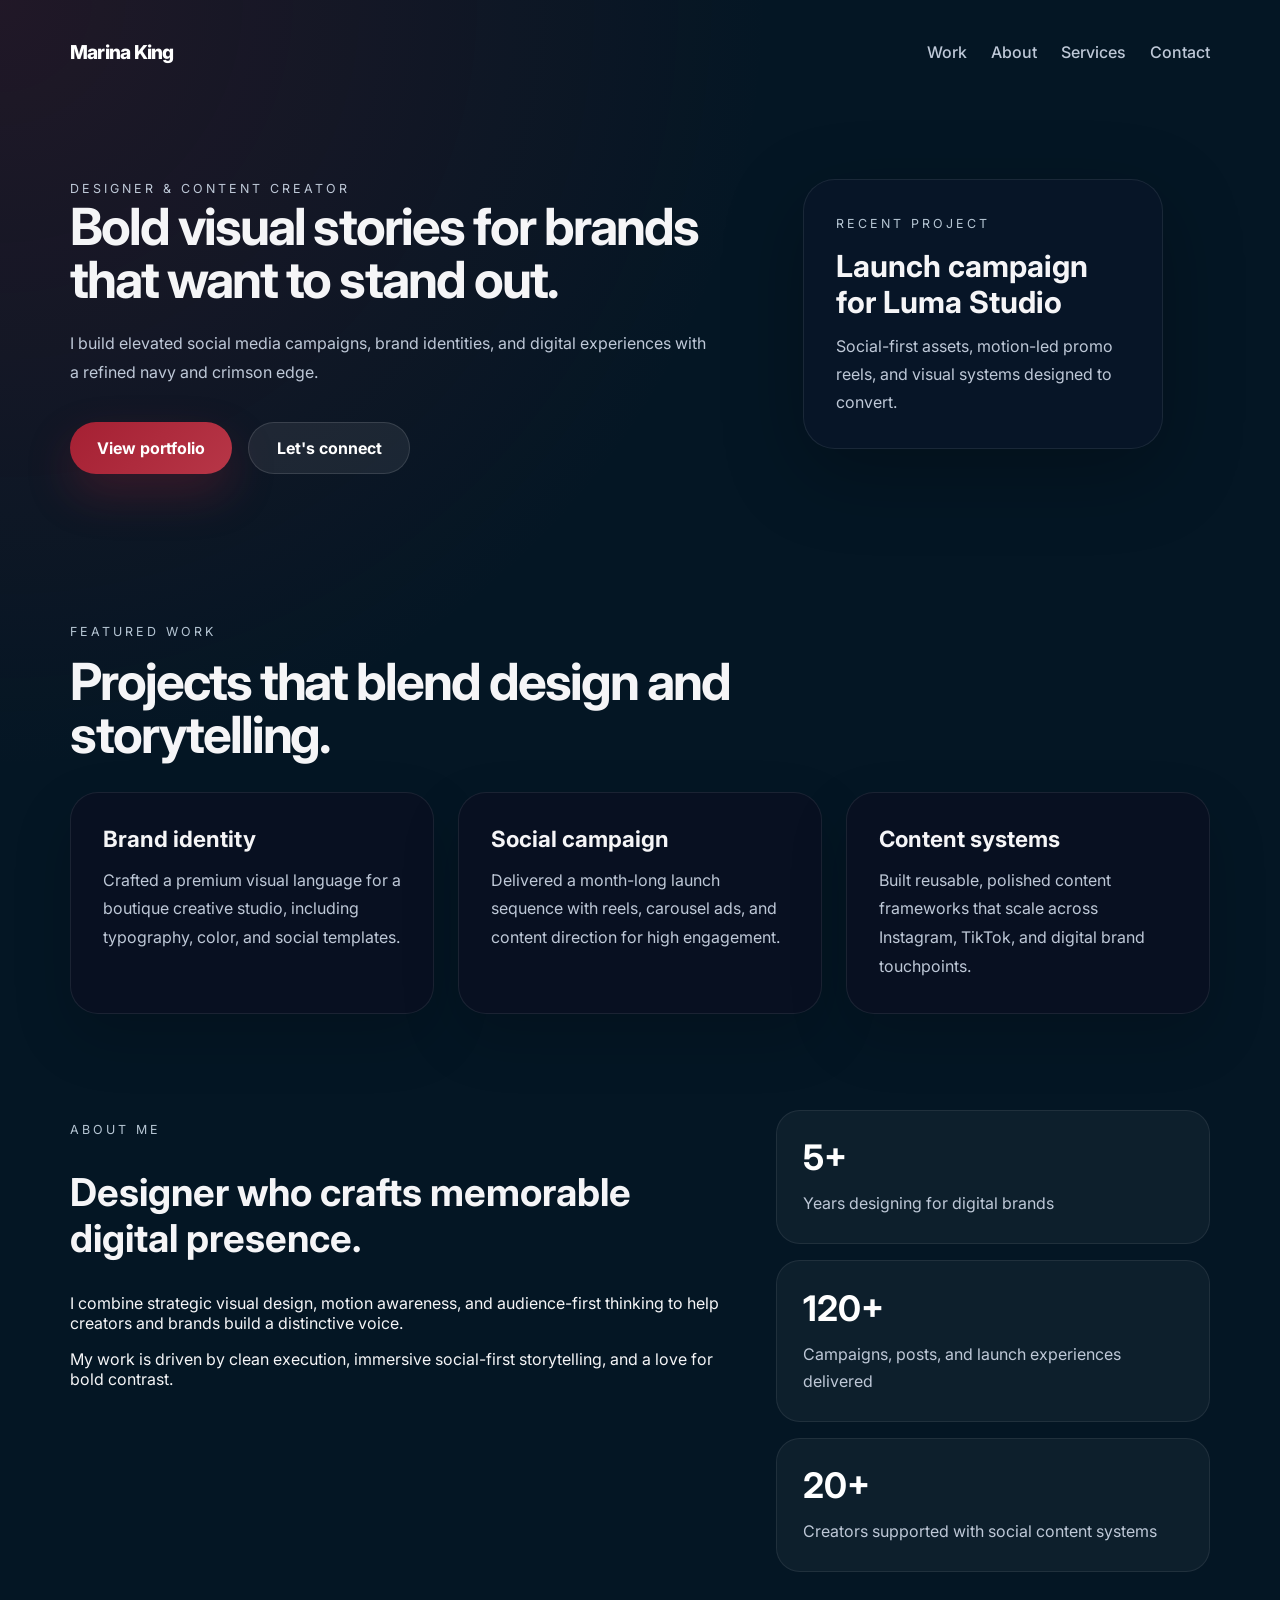
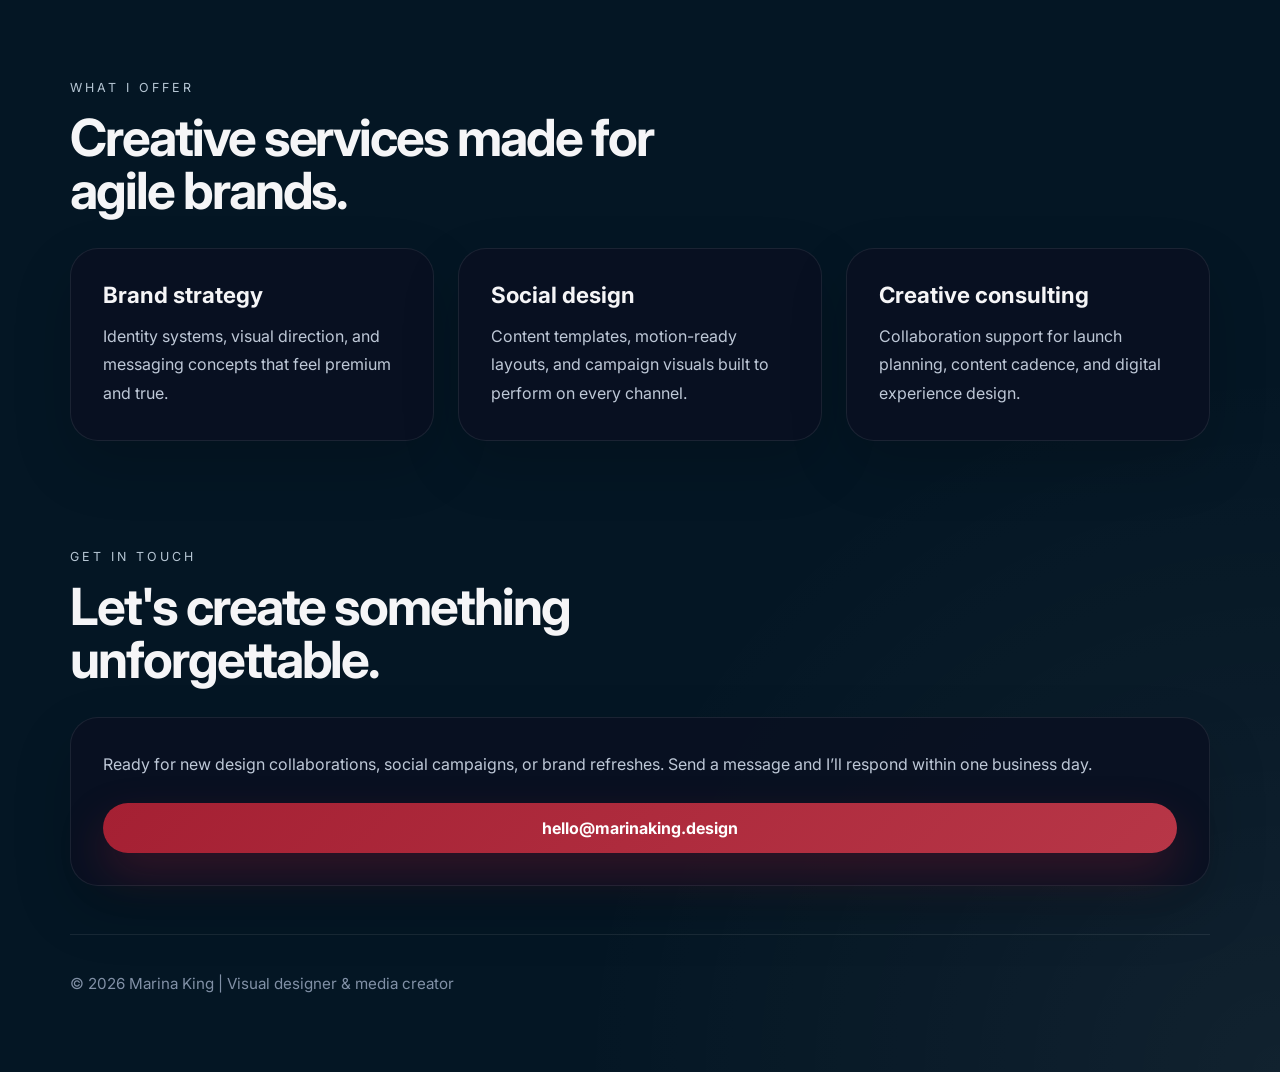
==== index.html @ f8dbf06d "Add navy and crimson designer portfolio website" ====
<!DOCTYPE html>
<html lang="en">
  <head>
    <meta charset="UTF-8" />
    <meta name="viewport" content="width=device-width, initial-scale=1.0" />
    <title>Marina King | Designer & Content Creator</title>
    <link rel="preconnect" href="https://fonts.googleapis.com" />
    <link rel="preconnect" href="https://fonts.gstatic.com" crossorigin />
    <link
      href="https://fonts.googleapis.com/css2?family=Inter:wght@400;500;600;700;800&display=swap"
      rel="stylesheet"
    />
    <link rel="stylesheet" href="styles.css" />
  </head>
  <body>
    <div class="page-shell">
      <header class="topbar">
        <a class="brand" href="#home">Marina King</a>
        <nav class="nav-links" aria-label="Primary navigation">
          <a href="#work">Work</a>
          <a href="#about">About</a>
          <a href="#services">Services</a>
          <a href="#contact">Contact</a>
        </nav>
      </header>

      <main>
        <section class="hero" id="home">
          <div class="hero-copy">
            <p class="eyebrow">Designer & content creator</p>
            <h1>Bold visual stories for brands that want to stand out.</h1>
            <p>
              I build elevated social media campaigns, brand identities, and
              digital experiences with a refined navy and crimson edge.
            </p>
            <div class="hero-actions">
              <a class="btn btn-primary" href="#work">View portfolio</a>
              <a class="btn btn-secondary" href="#contact">Let's connect</a>
            </div>
          </div>
          <div class="hero-splash">
            <div class="splash-card">
              <span>Recent project</span>
              <h2>Launch campaign for Luma Studio</h2>
              <p>
                Social-first assets, motion-led promo reels, and visual systems
                designed to convert.
              </p>
            </div>
          </div>
        </section>

        <section class="section" id="work">
          <div class="section-heading">
            <p class="section-eyebrow">Featured work</p>
            <h2>Projects that blend design and storytelling.</h2>
          </div>
          <div class="grid cards-grid">
            <article class="card">
              <h3>Brand identity</h3>
              <p>
                Crafted a premium visual language for a boutique creative studio,
                including typography, color, and social templates.
              </p>
            </article>
            <article class="card">
              <h3>Social campaign</h3>
              <p>
                Delivered a month-long launch sequence with reels, carousel ads,
                and content direction for high engagement.
              </p>
            </article>
            <article class="card">
              <h3>Content systems</h3>
              <p>
                Built reusable, polished content frameworks that scale across
                Instagram, TikTok, and digital brand touchpoints.
              </p>
            </article>
          </div>
        </section>

        <section class="section" id="about">
          <div class="about-layout">
            <div>
              <p class="section-eyebrow">About me</p>
              <h2>Designer who crafts memorable digital presence.</h2>
              <p>
                I combine strategic visual design, motion awareness, and
                audience-first thinking to help creators and brands build a
                distinctive voice.
              </p>
              <p>
                My work is driven by clean execution, immersive social-first
                storytelling, and a love for bold contrast.
              </p>
            </div>
            <div class="about-stats">
              <div>
                <span>5+</span>
                <p>Years designing for digital brands</p>
              </div>
              <div>
                <span>120+</span>
                <p>Campaigns, posts, and launch experiences delivered</p>
              </div>
              <div>
                <span>20+</span>
                <p>Creators supported with social content systems</p>
              </div>
            </div>
          </div>
        </section>

        <section class="section" id="services">
          <div class="section-heading">
            <p class="section-eyebrow">What I offer</p>
            <h2>Creative services made for agile brands.</h2>
          </div>
          <div class="grid services-grid">
            <article class="service-card">
              <h3>Brand strategy</h3>
              <p>
                Identity systems, visual direction, and messaging concepts that
                feel premium and true.
              </p>
            </article>
            <article class="service-card">
              <h3>Social design</h3>
              <p>
                Content templates, motion-ready layouts, and campaign visuals
                built to perform on every channel.
              </p>
            </article>
            <article class="service-card">
              <h3>Creative consulting</h3>
              <p>
                Collaboration support for launch planning, content cadence, and
                digital experience design.
              </p>
            </article>
          </div>
        </section>

        <section class="section contact-section" id="contact">
          <div class="section-heading">
            <p class="section-eyebrow">Get in touch</p>
            <h2>Let's create something unforgettable.</h2>
          </div>
          <div class="contact-card">
            <p>
              Ready for new design collaborations, social campaigns, or brand
              refreshes. Send a message and I’ll respond within one business day.
            </p>
            <a class="btn btn-primary" href="mailto:hello@marinaking.design">hello@marinaking.design</a>
          </div>
        </section>
      </main>

      <footer class="footer">
        <p>© 2026 Marina King | Visual designer & media creator</p>
      </footer>
    </div>
  </body>
</html>
---- styles.css ----
:root {
  color-scheme: dark;
  font-family: "Inter", system-ui, sans-serif;
  font-size: 16px;
  background: #041624;
  color: #f5f5f7;
  --bg: #041624;
  --panel: rgba(10, 28, 51, 0.92);
  --nav: rgba(21, 47, 75, 0.92);
  --border: rgba(255, 255, 255, 0.08);
  --primary: #a52033;
  --primary-soft: rgba(165, 32, 51, 0.16);
  --muted: #bec8d7;
  --shadow: 0 24px 80px rgba(0, 0, 0, 0.25);
}

* {
  box-sizing: border-box;
}

html {
  scroll-behavior: smooth;
}

body {
  margin: 0;
  min-height: 100vh;
  background: radial-gradient(circle at top left, rgba(165, 32, 51, 0.18), transparent 26%),
    radial-gradient(circle at bottom right, rgba(255, 255, 255, 0.05), transparent 24%),
    var(--bg);
}

img,
svg {
  display: block;
  max-width: 100%;
}

.page-shell {
  width: min(1140px, calc(100% - 2rem));
  margin: 0 auto;
  padding: 1.5rem 0 4rem;
}

.topbar {
  display: flex;
  align-items: center;
  justify-content: space-between;
  gap: 1rem;
  padding: 1rem 0;
}

.brand {
  font-weight: 800;
  letter-spacing: -0.04em;
  font-size: 1.2rem;
  text-decoration: none;
  color: #ffffff;
}

.nav-links {
  display: flex;
  align-items: center;
  gap: 1.5rem;
  flex-wrap: wrap;
}

.nav-links a {
  color: var(--muted);
  text-decoration: none;
  font-weight: 500;
}

.nav-links a:hover {
  color: #ffffff;
}

.hero {
  display: grid;
  grid-template-columns: 1.3fr 0.9fr;
  gap: 2rem;
  align-items: center;
  padding: 4rem 0 5rem;
}

.hero-copy {
  max-width: 640px;
}

.eyebrow,
.section-eyebrow {
  text-transform: uppercase;
  letter-spacing: 0.24em;
  font-size: 0.78rem;
  color: #b6c6d4;
  margin-bottom: 1rem;
}

.hero h1,
.section-heading h2 {
  margin: 0;
  font-size: clamp(2.4rem, 4vw, 4.4rem);
  line-height: 1.02;
  letter-spacing: -0.04em;
}

.hero-copy p {
  max-width: 44rem;
  line-height: 1.8;
  margin: 1.5rem 0 0;
  color: var(--muted);
}

.hero-actions {
  display: flex;
  flex-wrap: wrap;
  gap: 1rem;
  margin-top: 2.2rem;
}

.btn {
  display: inline-flex;
  align-items: center;
  justify-content: center;
  border-radius: 999px;
  padding: 0.95rem 1.7rem;
  font-weight: 700;
  text-decoration: none;
  transition: transform 0.25s ease, box-shadow 0.25s ease, background-color 0.25s ease;
}

.btn:hover {
  transform: translateY(-2px);
}

.btn-primary {
  background: linear-gradient(135deg, #a52033 0%, #b73647 100%);
  color: white;
  box-shadow: 0 20px 45px rgba(165, 32, 51, 0.28);
}

.btn-secondary {
  background: rgba(255, 255, 255, 0.07);
  color: #ffffff;
  border: 1px solid rgba(255, 255, 255, 0.12);
}

.hero-splash {
  position: relative;
  min-height: 340px;
  display: grid;
  place-items: center;
}

.splash-card {
  width: 100%;
  max-width: 360px;
  padding: 2rem;
  border-radius: 32px;
  border: 1px solid var(--border);
  background: rgba(9, 22, 41, 0.84);
  box-shadow: var(--shadow);
}

.splash-card span {
  text-transform: uppercase;
  color: #b6c6d4;
  font-size: 0.78rem;
  letter-spacing: 0.24em;
}

.splash-card h2 {
  margin: 1rem 0 0.8rem;
  font-size: 1.9rem;
}

.splash-card p {
  margin: 0;
  line-height: 1.75;
  color: var(--muted);
}

.section {
  padding: 3rem 0;
}

.section-heading {
  max-width: 680px;
  margin-bottom: 2rem;
}

.cards-grid,
.services-grid {
  display: grid;
  gap: 1.5rem;
}

.cards-grid {
  grid-template-columns: repeat(3, minmax(0, 1fr));
}

.card,
.service-card,
.contact-card {
  border-radius: 28px;
  padding: 2rem;
  background: rgba(10, 17, 33, 0.88);
  border: 1px solid var(--border);
  box-shadow: 0 24px 60px rgba(0, 0, 0, 0.16);
}

.card h3,
.service-card h3 {
  margin: 0 0 0.85rem;
  font-size: 1.4rem;
}

.card p,
.service-card p,
.contact-card p {
  margin: 0;
  line-height: 1.8;
  color: var(--muted);
}

.about-layout {
  display: grid;
  grid-template-columns: 1.4fr 0.9fr;
  gap: 2rem;
  align-items: flex-start;
}

.about-layout h2 {
  font-size: clamp(2rem, 3vw, 2.8rem);
}

.about-stats {
  display: grid;
  gap: 1rem;
}

.about-stats div {
  padding: 1.6rem;
  border-radius: 24px;
  background: rgba(255, 255, 255, 0.04);
  border: 1px solid rgba(255, 255, 255, 0.08);
}

.about-stats span {
  display: block;
  font-size: 2.2rem;
  font-weight: 700;
  color: #ffffff;
}

.about-stats p {
  margin: 0.75rem 0 0;
  color: var(--muted);
  line-height: 1.7;
}

.services-grid {
  grid-template-columns: repeat(3, minmax(0, 1fr));
}

.contact-section {
  padding-bottom: 1rem;
}

.contact-card {
  display: grid;
  gap: 1.5rem;
}

.footer {
  margin-top: 2rem;
  padding-top: 1.5rem;
  border-top: 1px solid rgba(255, 255, 255, 0.08);
  color: #8190a6;
  font-size: 0.95rem;
}

@media (max-width: 900px) {
  .hero,
  .about-layout,
  .cards-grid,
  .services-grid {
    grid-template-columns: 1fr;
  }

  .hero {
    gap: 3rem;
  }
}

@media (max-width: 640px) {
  .page-shell {
    width: min(100%, calc(100% - 1.5rem));
  }

  .topbar {
    flex-direction: column;
    align-items: flex-start;
  }

  .nav-links {
    gap: 1rem;
  }

  .splash-card {
    padding: 1.75rem;
  }

  .hero h1,
  .section-heading h2 {
    font-size: clamp(2.2rem, 9vw, 3rem);
  }

  .card,
  .service-card,
  .about-stats div {
    padding: 1.5rem;
  }
}
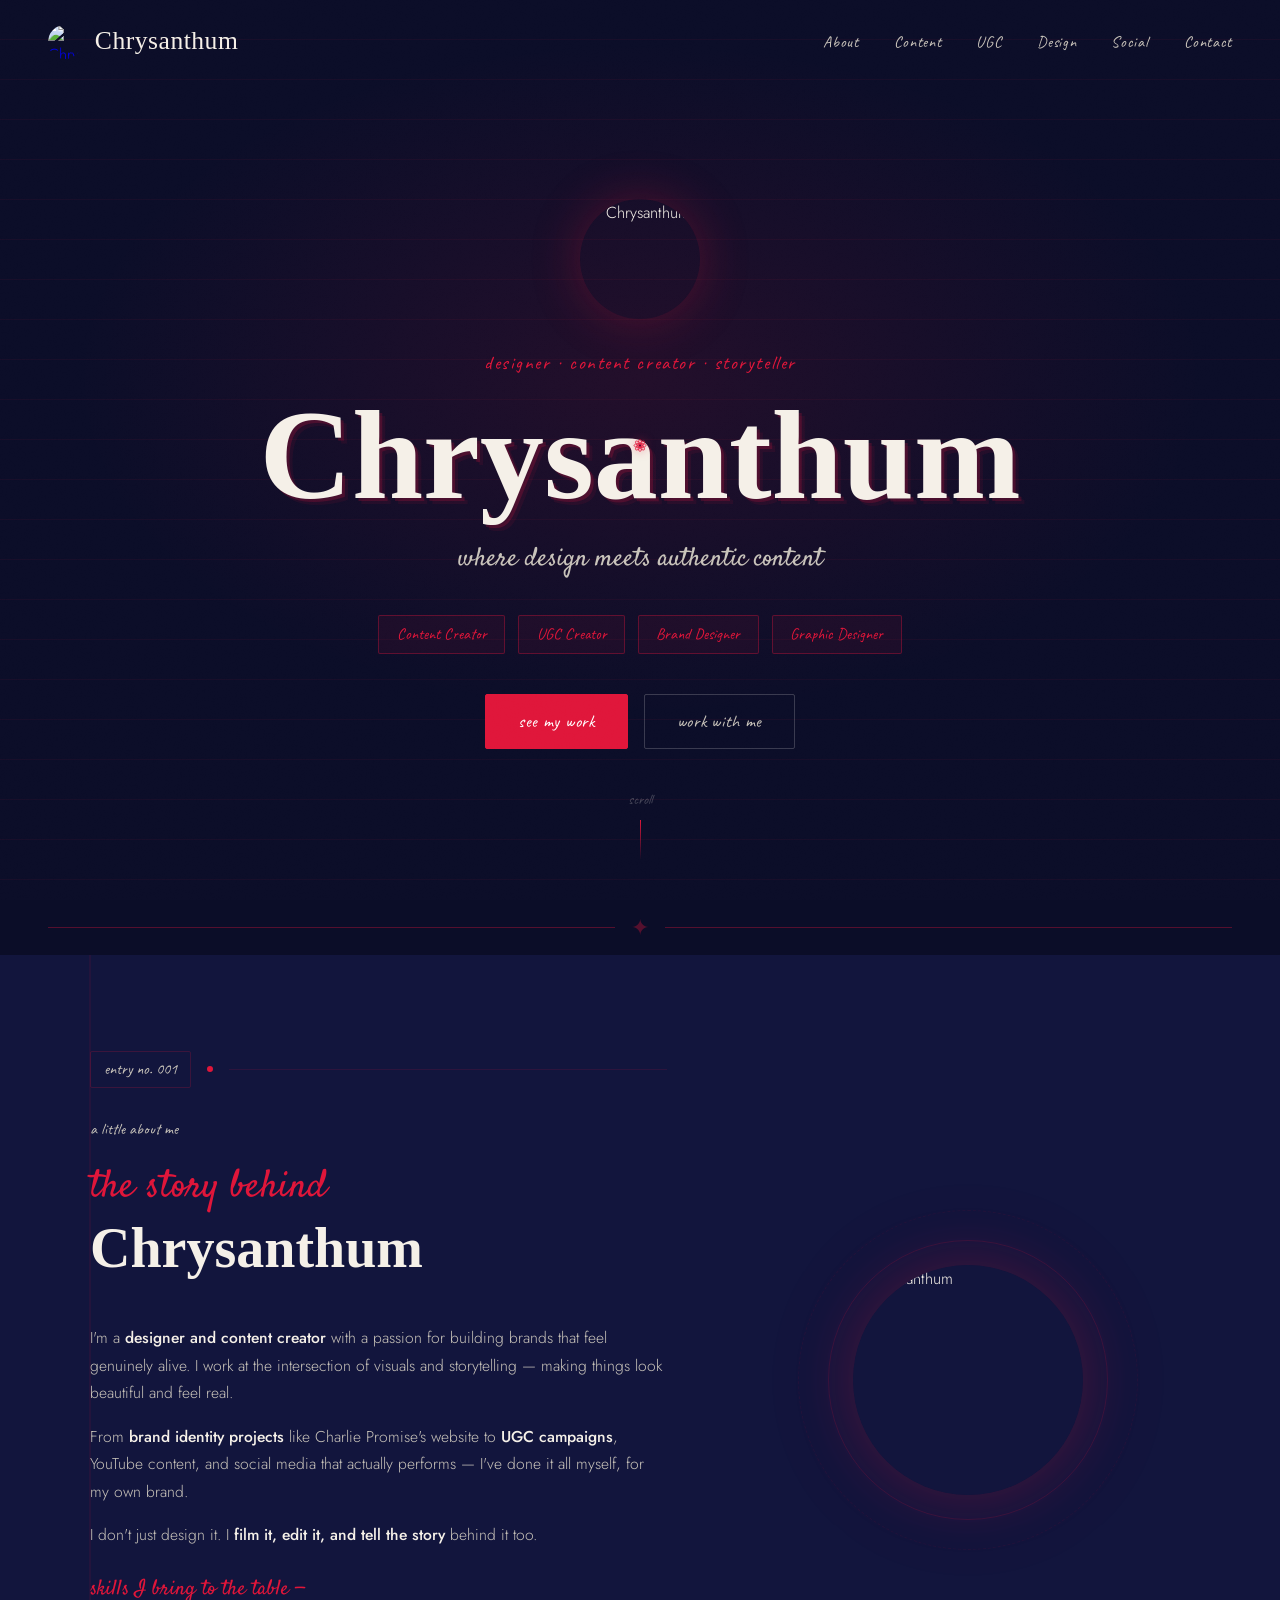
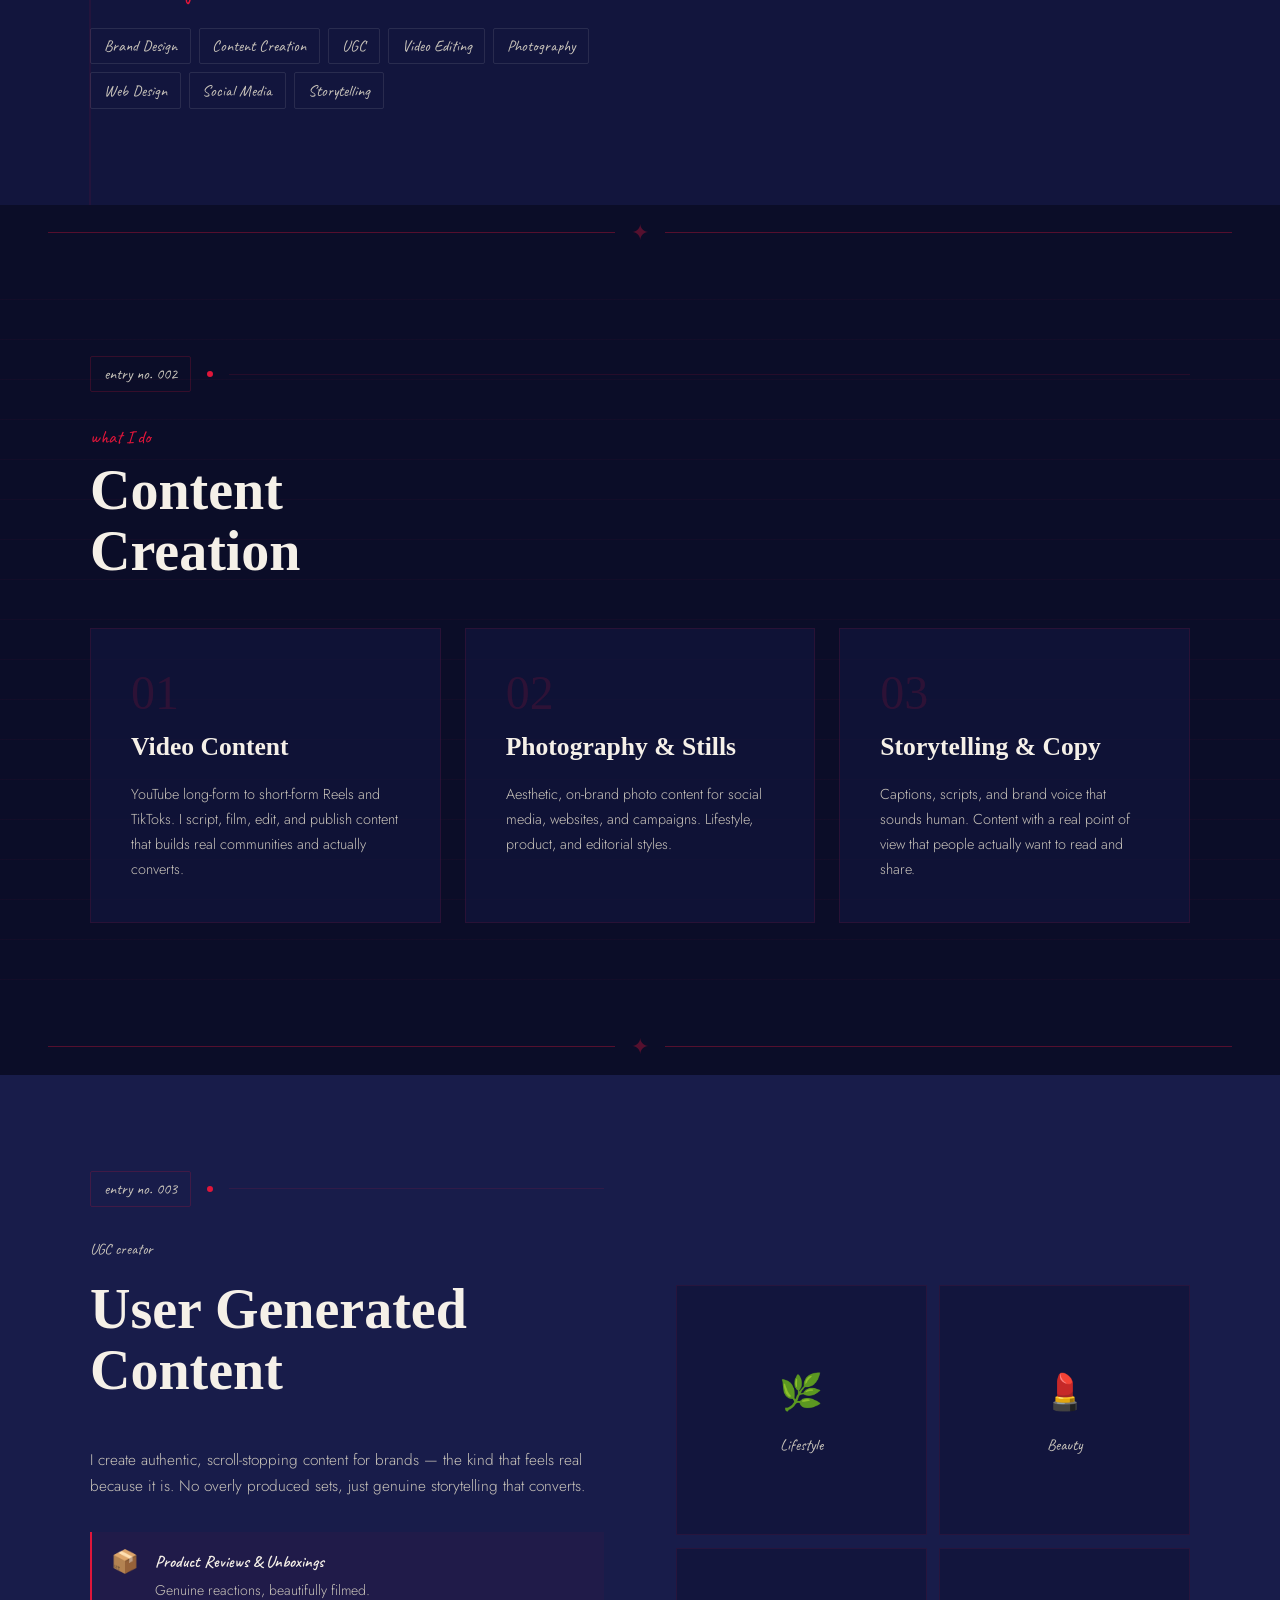
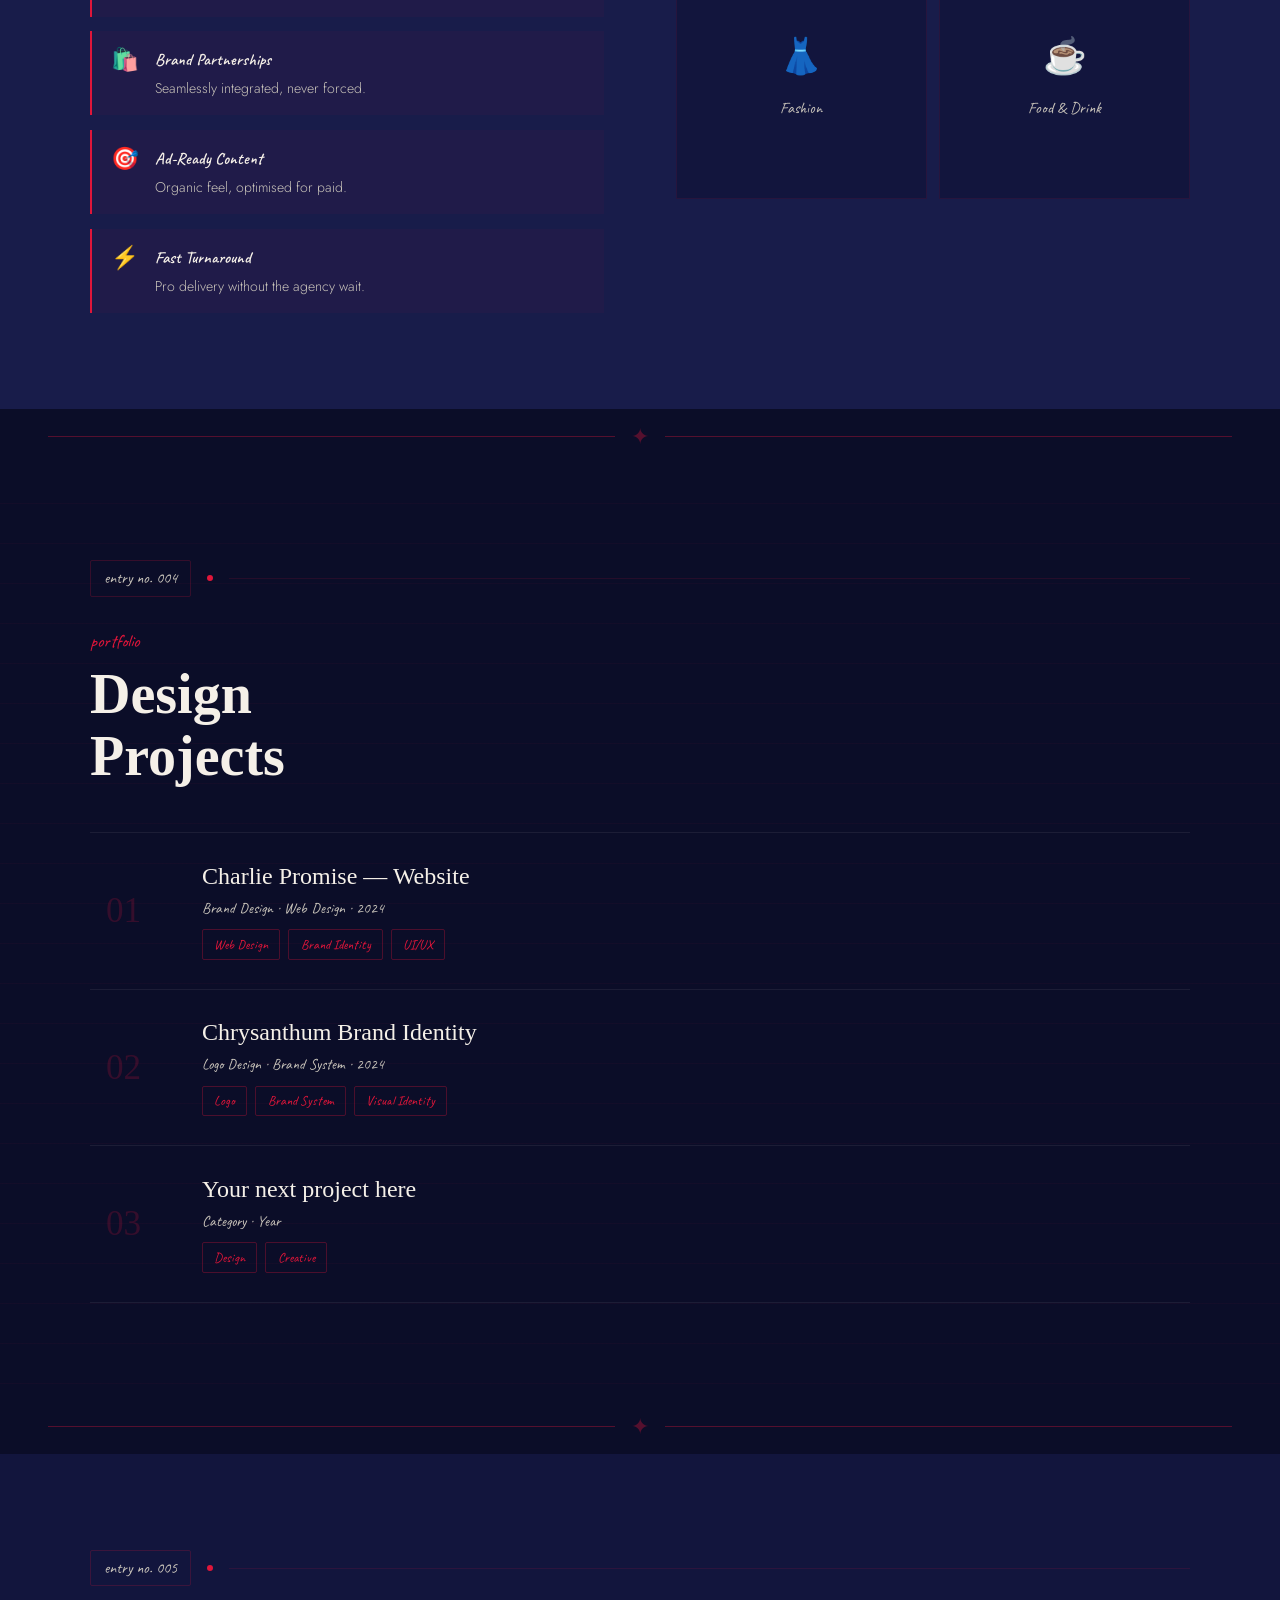
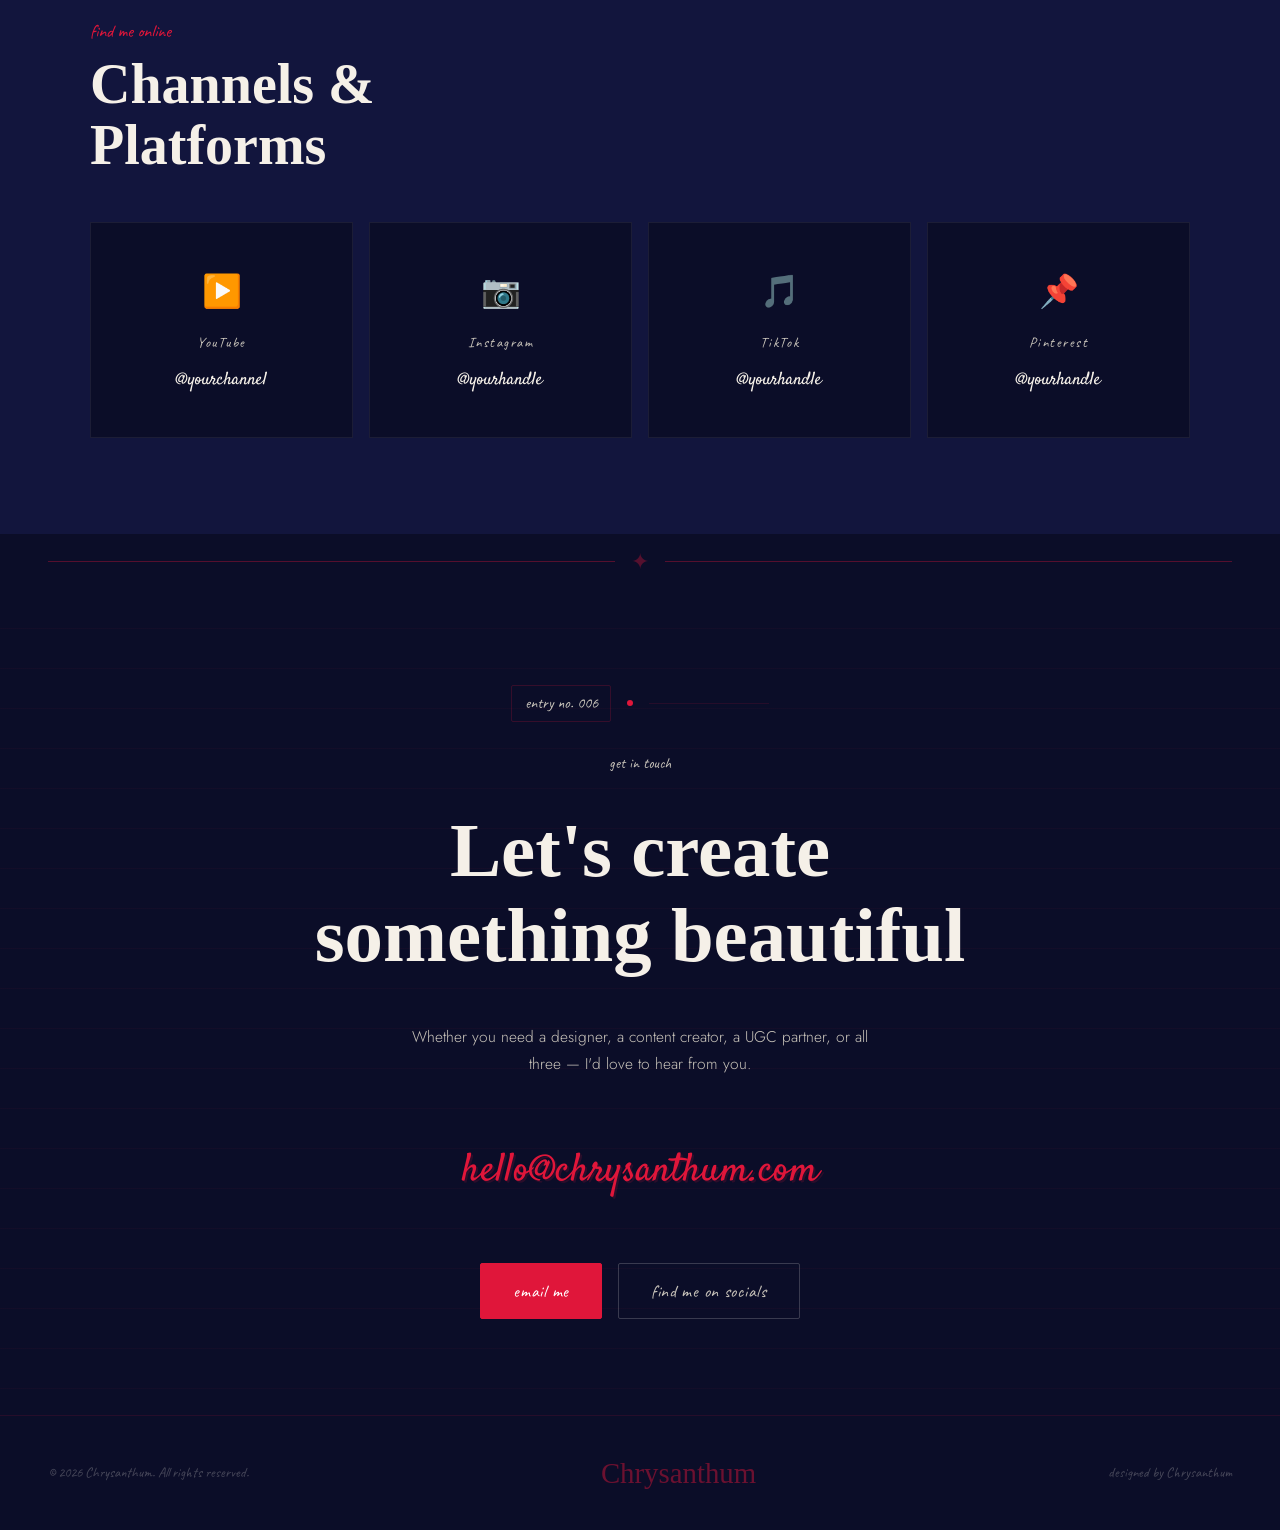
==== commit 83999aad: "Update portfolio site" ====
--- a/index.html
+++ b/index.html
@@ -1,165 +1,677 @@
 <!DOCTYPE html>
 <html lang="en">
-  <head>
-    <meta charset="UTF-8" />
-    <meta name="viewport" content="width=device-width, initial-scale=1.0" />
-    <title>Marina King | Designer & Content Creator</title>
-    <link rel="preconnect" href="https://fonts.googleapis.com" />
-    <link rel="preconnect" href="https://fonts.gstatic.com" crossorigin />
-    <link
-      href="https://fonts.googleapis.com/css2?family=Inter:wght@400;500;600;700;800&display=swap"
-      rel="stylesheet"
-    />
-    <link rel="stylesheet" href="styles.css" />
-  </head>
-  <body>
-    <div class="page-shell">
-      <header class="topbar">
-        <a class="brand" href="#home">Marina King</a>
-        <nav class="nav-links" aria-label="Primary navigation">
-          <a href="#work">Work</a>
-          <a href="#about">About</a>
-          <a href="#services">Services</a>
-          <a href="#contact">Contact</a>
-        </nav>
-      </header>
-
-      <main>
-        <section class="hero" id="home">
-          <div class="hero-copy">
-            <p class="eyebrow">Designer & content creator</p>
-            <h1>Bold visual stories for brands that want to stand out.</h1>
-            <p>
-              I build elevated social media campaigns, brand identities, and
-              digital experiences with a refined navy and crimson edge.
-            </p>
-            <div class="hero-actions">
-              <a class="btn btn-primary" href="#work">View portfolio</a>
-              <a class="btn btn-secondary" href="#contact">Let's connect</a>
+<head>
+  <meta charset="UTF-8" />
+  <meta name="viewport" content="width=device-width, initial-scale=1.0" />
+  <title>Chrysanthum — Designer & Content Creator</title>
+  <link rel="preconnect" href="https://fonts.googleapis.com" />
+  <link rel="preconnect" href="https://fonts.gstatic.com" crossorigin />
+  <link href="https://fonts.googleapis.com/css2?family=Caveat:wght@400;500;600;700&family=Permanent+Marker&family=Satisfy&family=Jost:wght@300;400;500&family=Cormorant+Garamond:ital,wght@0,300;1,300&display=swap" rel="stylesheet" />
+  <style>
+    *, *::before, *::after { box-sizing: border-box; margin: 0; padding: 0; }
+
+    :root {
+      --navy:      #12153d;
+      --navy-deep: #0b0d28;
+      --navy-mid:  #181c4a;
+      --crimson:   #e0163a;
+      --cream:     #f5f0e8;
+      --cream-dim: #c8c3ba;
+      --cream-faint: rgba(245,240,232,0.06);
+      --ink:       #e8e3db;
+      --gold:      #c9a55a;
+      --brush:     'Permanent Marker', cursive;
+      --script:    'Caveat', cursive;
+      --satisfy:   'Satisfy', cursive;
+      --body:      'Jost', sans-serif;
+      --editorial: 'Cormorant Garamond', Georgia, serif;
+    }
+
+    html { scroll-behavior: smooth; }
+
+    body {
+      background: var(--navy-deep);
+      color: var(--cream);
+      font-family: var(--body);
+      font-weight: 300;
+      line-height: 1.75;
+      cursor: none;
+      overflow-x: hidden;
+    }
+
+    /* paper texture overlay */
+    body::after {
+      content: '';
+      position: fixed; inset: 0; z-index: 900;
+      pointer-events: none;
+      background-image: url("data:image/svg+xml,%3Csvg xmlns='http://www.w3.org/2000/svg' width='300' height='300'%3E%3Cfilter id='n'%3E%3CfeTurbulence type='fractalNoise' baseFrequency='0.75' numOctaves='4' stitchTiles='stitch'/%3E%3CfeColorMatrix type='saturate' values='0'/%3E%3C/filter%3E%3Crect width='300' height='300' filter='url(%23n)' opacity='0.03'/%3E%3C/svg%3E");
+      background-size: 300px;
+      mix-blend-mode: overlay;
+    }
+
+    /* ── CURSOR ── */
+    #cur {
+      position: fixed; pointer-events: none; z-index: 9999;
+      transform: translate(-50%,-50%);
+    }
+    #cur svg { width: 30px; height: 30px; animation: spin 10s linear infinite; filter: drop-shadow(0 0 5px rgba(224,22,58,0.5)); transition: width .2s, height .2s; }
+    body:has(a:hover) #cur svg, body:has(button:hover) #cur svg { width: 44px; height: 44px; }
+    @keyframes spin { to { transform: rotate(360deg); } }
+
+    /* ── NAV ── */
+    nav {
+      position: fixed; top: 0; left: 0; right: 0; z-index: 500;
+      padding: 1.2rem 3rem;
+      display: flex; justify-content: space-between; align-items: center;
+      border-bottom: 1px solid transparent;
+      transition: background .4s, border-color .4s;
+    }
+    nav.scrolled { background: rgba(11,13,40,.95); backdrop-filter: blur(14px); border-color: rgba(224,22,58,.18); }
+    .nav-logo { display: flex; align-items: center; gap: .8rem; text-decoration: none; }
+    .nav-logo img { width: 34px; height: 34px; border-radius: 50%; }
+    .nav-logo span { font-family: var(--brush); font-size: 1.6rem; color: var(--cream); letter-spacing: .02em; }
+    .nav-links { display: flex; gap: 2.2rem; list-style: none; }
+    .nav-links a { font-family: var(--script); font-size: 1rem; letter-spacing: .04em; color: var(--cream-dim); text-decoration: none; transition: color .2s; }
+    .nav-links a:hover { color: var(--crimson); }
+
+    /* ── HERO ── */
+    #hero {
+      min-height: 100vh;
+      display: flex; flex-direction: column; justify-content: center; align-items: center;
+      text-align: center; padding: 8rem 2rem 5rem;
+      position: relative; overflow: hidden;
+    }
+    /* rough notebook lines */
+    #hero::before {
+      content: '';
+      position: absolute; inset: 0;
+      background-image: repeating-linear-gradient(
+        to bottom,
+        transparent,
+        transparent 39px,
+        rgba(224,22,58,.06) 39px,
+        rgba(224,22,58,.06) 40px
+      );
+      pointer-events: none;
+    }
+    .hero-glow {
+      position: absolute; inset: 0;
+      background: radial-gradient(ellipse 65% 55% at 50% 42%, rgba(224,22,58,.11) 0%, transparent 68%);
+      pointer-events: none;
+    }
+
+    .hero-logo {
+      width: 120px; height: 120px; border-radius: 50%;
+      box-shadow: 0 0 50px rgba(224,22,58,.28);
+      position: relative; z-index: 1; margin-bottom: 1.8rem;
+      opacity: 0; animation: fadeDown .9s .2s forwards;
+    }
+    .hero-eyebrow {
+      font-family: var(--script); font-size: 1.2rem;
+      color: var(--crimson); letter-spacing: .08em;
+      position: relative; z-index: 1; margin-bottom: .6rem;
+      opacity: 0; animation: fadeUp .8s .5s forwards;
+    }
+    .hero-name {
+      font-family: var(--brush);
+      font-size: clamp(3.5rem, 10vw, 8rem);
+      line-height: 1; color: var(--cream);
+      position: relative; z-index: 1;
+      text-shadow: 3px 3px 0 rgba(224,22,58,.2), 6px 6px 0 rgba(224,22,58,.08);
+      opacity: 0; animation: fadeUp .9s .7s forwards;
+    }
+    .hero-tagline {
+      font-family: var(--satisfy); font-size: clamp(1.1rem, 2.5vw, 1.6rem);
+      color: var(--cream-dim); margin: 1.2rem 0 .5rem;
+      position: relative; z-index: 1;
+      opacity: 0; animation: fadeUp .8s .9s forwards;
+    }
+    .hero-roles {
+      display: flex; gap: .8rem; justify-content: center; flex-wrap: wrap;
+      margin: 1.5rem 0 2.5rem; position: relative; z-index: 1;
+      opacity: 0; animation: fadeUp .8s 1.1s forwards;
+    }
+    .role-pill {
+      font-family: var(--script); font-size: 1rem;
+      padding: .3rem 1.1rem;
+      border: 1.5px solid rgba(224,22,58,.35);
+      color: var(--crimson); background: rgba(224,22,58,.07);
+      border-radius: 2px;
+    }
+    .hero-cta {
+      display: flex; gap: 1rem; flex-wrap: wrap; justify-content: center;
+      position: relative; z-index: 1;
+      opacity: 0; animation: fadeUp .8s 1.3s forwards;
+    }
+    .btn {
+      font-family: var(--script); font-size: 1.1rem; letter-spacing: .04em;
+      padding: .7rem 2rem; text-decoration: none; border: 1.5px solid;
+      transition: all .28s; border-radius: 2px;
+    }
+    .btn-crimson { background: var(--crimson); color: white; border-color: var(--crimson); }
+    .btn-crimson:hover { background: transparent; color: var(--crimson); }
+    .btn-ghost { color: var(--cream-dim); border-color: rgba(245,240,232,.2); }
+    .btn-ghost:hover { color: var(--cream); border-color: rgba(245,240,232,.5); }
+
+    .scroll-hint {
+      position: absolute; bottom: 2.5rem; left: 50%; transform: translateX(-50%);
+      display: flex; flex-direction: column; align-items: center; gap: .5rem;
+      z-index: 1; animation: fadeIn 1s 2s both;
+      font-family: var(--script); font-size: .9rem; color: rgba(245,240,232,.25);
+    }
+    .scroll-line { width: 1px; height: 40px; background: linear-gradient(to bottom, var(--crimson), transparent); animation: pulse 2s ease-in-out infinite; }
+    @keyframes pulse { 0%,100%{opacity:.35;} 50%{opacity:1;} }
+
+    /* ── SHARED SECTION ── */
+    section { padding: 6rem 3rem; }
+    .section-inner { max-width: 1100px; margin: 0 auto; }
+    .section-eyebrow { font-family: var(--script); font-size: 1.15rem; color: var(--crimson); margin-bottom: .4rem; }
+    .section-title {
+      font-family: var(--brush);
+      font-size: clamp(2.2rem, 4.5vw, 3.5rem);
+      line-height: 1.1; margin-bottom: 2.8rem;
+      color: var(--cream);
+    }
+    .section-title .script-accent {
+      font-family: var(--satisfy); font-size: .7em;
+      color: var(--crimson); display: block; font-weight: 400;
+      line-height: 1.4; margin-bottom: .2rem;
+    }
+
+    /* ink-stroke divider */
+    .ink-divider {
+      display: flex; align-items: center; gap: 1rem;
+      padding: .5rem 3rem; opacity: .35;
+    }
+    .ink-divider span { font-family: var(--brush); font-size: 1.4rem; color: var(--crimson); }
+    .ink-line { flex: 1; height: 1px; background: var(--crimson); }
+
+    /* torn-paper section transition */
+    .tear {
+      width: 100%; overflow: hidden; line-height: 0;
+    }
+    .tear svg { display: block; width: 100%; }
+
+    /* ── JOURNAL ENTRY LABEL ── */
+    .journal-meta {
+      display: flex; align-items: center; gap: 1rem; margin-bottom: 1.8rem;
+    }
+    .journal-date {
+      font-family: var(--script); font-size: 1rem; color: var(--cream-dim);
+      border: 1px solid rgba(224,22,58,.2); padding: .2rem .8rem; border-radius: 2px;
+    }
+    .journal-dot { width: 6px; height: 6px; background: var(--crimson); border-radius: 50%; flex-shrink: 0; }
+    .journal-line { flex: 1; height: 1px; background: rgba(224,22,58,.12); }
+
+    /* ── ABOUT ── */
+    #about { background: var(--navy); position: relative; }
+    /* notebook left margin rule */
+    #about::before {
+      content: '';
+      position: absolute; top: 0; bottom: 0; left: calc((100% - 1100px)/2 - 1px);
+      width: 2px; background: rgba(224,22,58,.08);
+      pointer-events: none;
+    }
+    .about-grid { display: grid; grid-template-columns: 1.3fr 1fr; gap: 5rem; align-items: center; }
+    .about-text p { color: var(--cream-dim); margin-bottom: 1rem; font-size: .98rem; }
+    .about-text p strong { color: var(--cream); font-weight: 500; }
+    .about-text .handnote {
+      font-family: var(--satisfy); font-size: 1.3rem;
+      color: var(--crimson); margin: 1.5rem 0 .8rem;
+      display: block;
+    }
+    .skill-scrawl {
+      display: flex; flex-wrap: wrap; gap: .5rem; margin-top: 1.2rem;
+    }
+    .skill-tag {
+      font-family: var(--script); font-size: 1rem;
+      color: var(--cream-dim); padding: .2rem .8rem;
+      border: 1px solid rgba(245,240,232,.1);
+      border-radius: 2px; transition: all .2s;
+    }
+    .skill-tag:hover { color: var(--crimson); border-color: rgba(224,22,58,.4); }
+
+    .about-visual { display: flex; justify-content: center; align-items: center; position: relative; }
+    .about-logo { width: 230px; height: 230px; border-radius: 50%; box-shadow: 0 0 60px rgba(224,22,58,.22), 0 0 120px rgba(224,22,58,.07); position: relative; z-index: 1; }
+    .ring { position: absolute; top: 50%; left: 50%; border-radius: 50%; border: 1px solid rgba(224,22,58,.15); transform: translate(-50%,-50%); }
+    .ring-1 { width: 280px; height: 280px; animation: spin2 22s linear infinite; }
+    .ring-2 { width: 340px; height: 340px; border-style: dashed; border-color: rgba(224,22,58,.07); animation: spin2 38s linear infinite reverse; }
+    @keyframes spin2 { to { transform: translate(-50%,-50%) rotate(360deg); } }
+
+    /* ── CONTENT CREATOR ── */
+    #creator { background: var(--navy-deep); }
+    /* lined paper look */
+    #creator { background-image: repeating-linear-gradient(to bottom, transparent, transparent 39px, rgba(224,22,58,.04) 39px, rgba(224,22,58,.04) 40px); }
+    .creator-grid { display: grid; grid-template-columns: repeat(auto-fit, minmax(280px, 1fr)); gap: 1.5rem; }
+    .creator-card {
+      background: rgba(18,21,61,.7); border: 1px solid rgba(224,22,58,.12);
+      padding: 2.5rem; position: relative; overflow: hidden;
+      transition: border-color .3s, transform .3s;
+    }
+    .creator-card::after {
+      content: '';
+      position: absolute; bottom: 0; left: 0; right: 0; height: 2px;
+      background: linear-gradient(90deg, transparent, var(--crimson), transparent);
+      transform: scaleX(0); transition: transform .4s;
+    }
+    .creator-card:hover { border-color: rgba(224,22,58,.4); transform: translateY(-5px); }
+    .creator-card:hover::after { transform: scaleX(1); }
+    .card-num { font-family: var(--brush); font-size: 3rem; color: rgba(224,22,58,.15); line-height: 1; margin-bottom: .5rem; }
+    .card-title { font-family: var(--brush); font-size: 1.6rem; margin-bottom: .75rem; }
+    .card-desc { color: var(--cream-dim); font-size: .9rem; line-height: 1.75; }
+
+    /* ── UGC ── */
+    #ugc { background: var(--navy-mid); }
+    .ugc-layout { display: grid; grid-template-columns: 1fr 1fr; gap: 4.5rem; align-items: center; }
+    .ugc-text p { color: var(--cream-dim); margin-bottom: 1rem; font-size: .96rem; }
+    .ugc-features { margin-top: 2rem; display: flex; flex-direction: column; gap: .9rem; }
+    .ugc-feature {
+      display: flex; gap: 1rem; align-items: flex-start;
+      padding: .9rem 1.2rem;
+      border-left: 2.5px solid var(--crimson);
+      background: rgba(224,22,58,.04);
+    }
+    .ugc-feature-icon { font-family: var(--script); font-size: 1.4rem; color: var(--crimson); flex-shrink: 0; line-height: 1.3; }
+    .ugc-feature-text { font-size: .88rem; color: var(--cream-dim); }
+    .ugc-feature-text strong { font-family: var(--script); font-size: 1.05rem; color: var(--cream); display: block; margin-bottom: .1rem; font-weight: 600; }
+    .ugc-tiles { display: grid; grid-template-columns: 1fr 1fr; gap: .8rem; }
+    .ugc-tile {
+      aspect-ratio: 1; background: var(--navy);
+      border: 1px solid rgba(224,22,58,.1);
+      display: flex; flex-direction: column; align-items: center; justify-content: center;
+      gap: .5rem; position: relative; overflow: hidden; transition: border-color .3s;
+    }
+    .ugc-tile-emoji { font-size: 2.2rem; }
+    .ugc-tile-label { font-family: var(--script); font-size: 1rem; color: var(--cream-dim); }
+    .ugc-tile::after {
+      content: '';
+      position: absolute; inset: 0;
+      background: rgba(224,22,58,.08);
+      opacity: 0; transition: opacity .3s;
+    }
+    .ugc-tile:hover { border-color: rgba(224,22,58,.45); }
+    .ugc-tile:hover::after { opacity: 1; }
+
+    /* ── DESIGN PROJECTS ── */
+    #design { background: var(--navy-deep); }
+    #design { background-image: repeating-linear-gradient(to bottom, transparent, transparent 39px, rgba(224,22,58,.04) 39px, rgba(224,22,58,.04) 40px); }
+    .project-row {
+      display: grid; grid-template-columns: 64px 1fr 30px;
+      align-items: center; gap: 2rem;
+      padding: 1.8rem 1rem;
+      border-bottom: 1px solid rgba(245,240,232,.07);
+      text-decoration: none; color: inherit;
+      transition: all .3s;
+    }
+    .project-row:first-of-type { border-top: 1px solid rgba(245,240,232,.07); }
+    .project-row:hover { padding-left: 2rem; background: rgba(224,22,58,.04); }
+    .project-num { font-family: var(--brush); font-size: 2.2rem; color: rgba(224,22,58,.2); line-height: 1; transition: color .3s; }
+    .project-row:hover .project-num { color: var(--crimson); }
+    .project-name { font-family: var(--brush); font-size: 1.5rem; margin-bottom: .25rem; line-height: 1.2; }
+    .project-meta { font-family: var(--script); font-size: .95rem; color: var(--cream-dim); }
+    .project-tags-row { display: flex; gap: .5rem; flex-wrap: wrap; margin-top: .5rem; }
+    .tag { font-family: var(--script); font-size: .85rem; padding: .15rem .7rem; border: 1px solid rgba(224,22,58,.3); color: var(--crimson); border-radius: 2px; }
+    .project-arrow { color: var(--crimson); font-size: 1.3rem; opacity: 0; transition: opacity .3s, transform .3s; }
+    .project-row:hover .project-arrow { opacity: 1; transform: translateX(5px); }
+
+    /* ── SOCIAL ── */
+    #social { background: var(--navy); }
+    .social-grid { display: grid; grid-template-columns: repeat(auto-fit, minmax(200px, 1fr)); gap: 1rem; }
+    .social-card {
+      display: flex; flex-direction: column; align-items: center; justify-content: center;
+      gap: .7rem; padding: 2.5rem 1.5rem;
+      border: 1px solid rgba(245,240,232,.07);
+      text-decoration: none; color: var(--cream);
+      background: var(--navy-deep);
+      transition: all .3s; position: relative; overflow: hidden;
+    }
+    .social-card::before { content: ''; position: absolute; inset: 0; background: rgba(224,22,58,.07); opacity: 0; transition: opacity .3s; }
+    .social-card:hover { border-color: rgba(224,22,58,.4); transform: translateY(-5px); }
+    .social-card:hover::before { opacity: 1; }
+    .social-icon { font-size: 2rem; }
+    .social-name { font-family: var(--script); font-size: .9rem; letter-spacing: .1em; color: var(--cream-dim); }
+    .social-handle { font-family: var(--satisfy); font-size: 1.1rem; color: var(--cream); }
+
+    /* ── CONTACT ── */
+    #contact { background: var(--navy-deep); text-align: center; }
+    #contact { background-image: repeating-linear-gradient(to bottom, transparent, transparent 39px, rgba(224,22,58,.04) 39px, rgba(224,22,58,.04) 40px); }
+    #contact .section-title { font-size: clamp(2.5rem, 6vw, 5rem); }
+    #contact > .section-inner > p { color: var(--cream-dim); max-width: 480px; margin: 0 auto 2rem; font-size: .97rem; }
+    .contact-email {
+      display: inline-block;
+      font-family: var(--satisfy); font-size: 2.5rem;
+      color: var(--crimson); text-decoration: none;
+      transition: color .3s; margin-bottom: 2.5rem;
+      text-shadow: 2px 2px 0 rgba(224,22,58,.15);
+    }
+    .contact-email:hover { color: var(--gold); }
+
+    /* ── FOOTER ── */
+    footer {
+      padding: 2rem 3rem; border-top: 1px solid rgba(224,22,58,.12);
+      display: flex; justify-content: space-between; align-items: center;
+      flex-wrap: wrap; gap: 1rem;
+    }
+    footer p { font-family: var(--script); font-size: .9rem; color: rgba(245,240,232,.25); }
+    .footer-brand { font-family: var(--brush); font-size: 1.8rem; color: var(--crimson); opacity: .45; }
+
+    /* ── ANIMS ── */
+    @keyframes fadeUp   { from { opacity:0; transform:translateY(28px); } to { opacity:1; transform:none; } }
+    @keyframes fadeDown { from { opacity:0; transform:translateY(-20px); } to { opacity:1; transform:none; } }
+    @keyframes fadeIn   { from { opacity:0; } to { opacity:1; } }
+    .reveal { opacity:0; transform:translateY(28px); transition:opacity .8s ease,transform .8s ease; }
+    .reveal.visible { opacity:1; transform:none; }
+    .d1{transition-delay:.1s;} .d2{transition-delay:.2s;} .d3{transition-delay:.3s;} .d4{transition-delay:.4s;}
+
+    /* ── RESPONSIVE ── */
+    @media(max-width:768px){
+      nav { padding:1.2rem 1.5rem; }
+      .nav-links { display:none; }
+      section { padding:4rem 1.5rem; }
+      .about-grid,.ugc-layout { grid-template-columns:1fr; gap:3rem; }
+      .about-visual { order:-1; }
+      .about-logo { width:170px; height:170px; }
+      .ring-1{width:210px;height:210px;} .ring-2{width:260px;height:260px;}
+      .project-row { grid-template-columns:44px 1fr; }
+      .project-arrow { display:none; }
+      #about::before { display:none; }
+      footer { flex-direction:column; text-align:center; }
+    }
+  </style>
+</head>
+<body>
+
+  <!-- FLOWER CURSOR -->
+  <div id="cur">
+    <svg viewBox="0 0 100 100" xmlns="http://www.w3.org/2000/svg">
+      <g transform="translate(50,50)">
+        <ellipse rx="7" ry="20" fill="none" stroke="#e0163a" stroke-width="2.5" transform="rotate(0)"/>
+        <ellipse rx="7" ry="20" fill="none" stroke="#e0163a" stroke-width="2.5" transform="rotate(45)"/>
+        <ellipse rx="7" ry="20" fill="none" stroke="#e0163a" stroke-width="2.5" transform="rotate(90)"/>
+        <ellipse rx="7" ry="20" fill="none" stroke="#e0163a" stroke-width="2.5" transform="rotate(135)"/>
+        <circle r="5.5" fill="#e0163a"/>
+        <circle r="2.5" fill="#12153d"/>
+      </g>
+    </svg>
+  </div>
+
+  <!-- NAV -->
+  <nav id="nav">
+    <a href="#hero" class="nav-logo">
+      <img src="chrysanthum_crest_logo_symetrical.png" alt="Chrysanthum" />
+      <span>Chrysanthum</span>
+    </a>
+    <ul class="nav-links">
+      <li><a href="#about">About</a></li>
+      <li><a href="#creator">Content</a></li>
+      <li><a href="#ugc">UGC</a></li>
+      <li><a href="#design">Design</a></li>
+      <li><a href="#social">Social</a></li>
+      <li><a href="#contact">Contact</a></li>
+    </ul>
+  </nav>
+
+  <!-- HERO -->
+  <section id="hero">
+    <div class="hero-glow"></div>
+    <img src="chrysanthum_crest_logo_symetrical.png" alt="Chrysanthum" class="hero-logo" />
+    <p class="hero-eyebrow">designer · content creator · storyteller</p>
+    <h1 class="hero-name">Chrysanthum</h1>
+    <p class="hero-tagline">where design meets authentic content</p>
+    <div class="hero-roles">
+      <span class="role-pill">Content Creator</span>
+      <span class="role-pill">UGC Creator</span>
+      <span class="role-pill">Brand Designer</span>
+      <span class="role-pill">Graphic Designer</span>
+    </div>
+    <div class="hero-cta">
+      <a href="#design" class="btn btn-crimson">see my work</a>
+      <a href="#contact" class="btn btn-ghost">work with me</a>
+    </div>
+    <div class="scroll-hint"><span>scroll</span><div class="scroll-line"></div></div>
+  </section>
+
+  <div class="ink-divider"><div class="ink-line"></div><span>✦</span><div class="ink-line"></div></div>
+
+  <!-- ABOUT -->
+  <section id="about">
+    <div class="section-inner">
+      <div class="about-grid">
+        <div class="about-text reveal">
+          <div class="journal-meta">
+            <span class="journal-date">entry no. 001</span>
+            <div class="journal-dot"></div>
+            <div class="journal-line"></div>
+          </div>
+          <p class="section-eyebrow">a little about me</p>
+          <h2 class="section-title">
+            <span class="script-accent">the story behind</span>
+            Chrysanthum
+          </h2>
+          <p>I'm a <strong>designer and content creator</strong> with a passion for building brands that feel genuinely alive. I work at the intersection of visuals and storytelling — making things look beautiful and feel real.</p>
+          <p>From <strong>brand identity projects</strong> like Charlie Promise's website to <strong>UGC campaigns</strong>, YouTube content, and social media that actually performs — I've done it all myself, for my own brand.</p>
+          <p>I don't just design it. I <strong>film it, edit it, and tell the story</strong> behind it too.</p>
+          <span class="handnote">skills I bring to the table —</span>
+          <div class="skill-scrawl">
+            <span class="skill-tag">Brand Design</span>
+            <span class="skill-tag">Content Creation</span>
+            <span class="skill-tag">UGC</span>
+            <span class="skill-tag">Video Editing</span>
+            <span class="skill-tag">Photography</span>
+            <span class="skill-tag">Web Design</span>
+            <span class="skill-tag">Social Media</span>
+            <span class="skill-tag">Storytelling</span>
+          </div>
+        </div>
+        <div class="about-visual reveal">
+          <img src="chrysanthum_crest_logo_symetrical.png" alt="Chrysanthum" class="about-logo" />
+          <div class="ring ring-1"></div>
+          <div class="ring ring-2"></div>
+        </div>
+      </div>
+    </div>
+  </section>
+
+  <div class="ink-divider"><div class="ink-line"></div><span>✦</span><div class="ink-line"></div></div>
+
+  <!-- CONTENT CREATOR -->
+  <section id="creator">
+    <div class="section-inner">
+      <div class="journal-meta reveal">
+        <span class="journal-date">entry no. 002</span>
+        <div class="journal-dot"></div>
+        <div class="journal-line"></div>
+      </div>
+      <p class="section-eyebrow reveal">what I do</p>
+      <h2 class="section-title reveal">Content<br/>Creation</h2>
+      <div class="creator-grid">
+        <div class="creator-card reveal d1">
+          <div class="card-num">01</div>
+          <h3 class="card-title">Video Content</h3>
+          <p class="card-desc">YouTube long-form to short-form Reels and TikToks. I script, film, edit, and publish content that builds real communities and actually converts.</p>
+        </div>
+        <div class="creator-card reveal d2">
+          <div class="card-num">02</div>
+          <h3 class="card-title">Photography & Stills</h3>
+          <p class="card-desc">Aesthetic, on-brand photo content for social media, websites, and campaigns. Lifestyle, product, and editorial styles.</p>
+        </div>
+        <div class="creator-card reveal d3">
+          <div class="card-num">03</div>
+          <h3 class="card-title">Storytelling & Copy</h3>
+          <p class="card-desc">Captions, scripts, and brand voice that sounds human. Content with a real point of view that people actually want to read and share.</p>
+        </div>
+      </div>
+    </div>
+  </section>
+
+  <div class="ink-divider"><div class="ink-line"></div><span>✦</span><div class="ink-line"></div></div>
+
+  <!-- UGC -->
+  <section id="ugc">
+    <div class="section-inner">
+      <div class="ugc-layout">
+        <div class="ugc-text reveal">
+          <div class="journal-meta">
+            <span class="journal-date">entry no. 003</span>
+            <div class="journal-dot"></div>
+            <div class="journal-line"></div>
+          </div>
+          <p class="section-eyebrow">UGC creator</p>
+          <h2 class="section-title">User Generated<br/>Content</h2>
+          <p>I create authentic, scroll-stopping content for brands — the kind that feels real because it is. No overly produced sets, just genuine storytelling that converts.</p>
+          <div class="ugc-features">
+            <div class="ugc-feature">
+              <span class="ugc-feature-icon">📦</span>
+              <div class="ugc-feature-text"><strong>Product Reviews & Unboxings</strong>Genuine reactions, beautifully filmed.</div>
+            </div>
+            <div class="ugc-feature">
+              <span class="ugc-feature-icon">🛍️</span>
+              <div class="ugc-feature-text"><strong>Brand Partnerships</strong>Seamlessly integrated, never forced.</div>
+            </div>
+            <div class="ugc-feature">
+              <span class="ugc-feature-icon">🎯</span>
+              <div class="ugc-feature-text"><strong>Ad-Ready Content</strong>Organic feel, optimised for paid.</div>
+            </div>
+            <div class="ugc-feature">
+              <span class="ugc-feature-icon">⚡</span>
+              <div class="ugc-feature-text"><strong>Fast Turnaround</strong>Pro delivery without the agency wait.</div>
             </div>
           </div>
-          <div class="hero-splash">
-            <div class="splash-card">
-              <span>Recent project</span>
-              <h2>Launch campaign for Luma Studio</h2>
-              <p>
-                Social-first assets, motion-led promo reels, and visual systems
-                designed to convert.
-              </p>
-            </div>
-          </div>
-        </section>
-
-        <section class="section" id="work">
-          <div class="section-heading">
-            <p class="section-eyebrow">Featured work</p>
-            <h2>Projects that blend design and storytelling.</h2>
-          </div>
-          <div class="grid cards-grid">
-            <article class="card">
-              <h3>Brand identity</h3>
-              <p>
-                Crafted a premium visual language for a boutique creative studio,
-                including typography, color, and social templates.
-              </p>
-            </article>
-            <article class="card">
-              <h3>Social campaign</h3>
-              <p>
-                Delivered a month-long launch sequence with reels, carousel ads,
-                and content direction for high engagement.
-              </p>
-            </article>
-            <article class="card">
-              <h3>Content systems</h3>
-              <p>
-                Built reusable, polished content frameworks that scale across
-                Instagram, TikTok, and digital brand touchpoints.
-              </p>
-            </article>
-          </div>
-        </section>
-
-        <section class="section" id="about">
-          <div class="about-layout">
-            <div>
-              <p class="section-eyebrow">About me</p>
-              <h2>Designer who crafts memorable digital presence.</h2>
-              <p>
-                I combine strategic visual design, motion awareness, and
-                audience-first thinking to help creators and brands build a
-                distinctive voice.
-              </p>
-              <p>
-                My work is driven by clean execution, immersive social-first
-                storytelling, and a love for bold contrast.
-              </p>
-            </div>
-            <div class="about-stats">
-              <div>
-                <span>5+</span>
-                <p>Years designing for digital brands</p>
-              </div>
-              <div>
-                <span>120+</span>
-                <p>Campaigns, posts, and launch experiences delivered</p>
-              </div>
-              <div>
-                <span>20+</span>
-                <p>Creators supported with social content systems</p>
-              </div>
-            </div>
-          </div>
-        </section>
-
-        <section class="section" id="services">
-          <div class="section-heading">
-            <p class="section-eyebrow">What I offer</p>
-            <h2>Creative services made for agile brands.</h2>
-          </div>
-          <div class="grid services-grid">
-            <article class="service-card">
-              <h3>Brand strategy</h3>
-              <p>
-                Identity systems, visual direction, and messaging concepts that
-                feel premium and true.
-              </p>
-            </article>
-            <article class="service-card">
-              <h3>Social design</h3>
-              <p>
-                Content templates, motion-ready layouts, and campaign visuals
-                built to perform on every channel.
-              </p>
-            </article>
-            <article class="service-card">
-              <h3>Creative consulting</h3>
-              <p>
-                Collaboration support for launch planning, content cadence, and
-                digital experience design.
-              </p>
-            </article>
-          </div>
-        </section>
-
-        <section class="section contact-section" id="contact">
-          <div class="section-heading">
-            <p class="section-eyebrow">Get in touch</p>
-            <h2>Let's create something unforgettable.</h2>
-          </div>
-          <div class="contact-card">
-            <p>
-              Ready for new design collaborations, social campaigns, or brand
-              refreshes. Send a message and I’ll respond within one business day.
-            </p>
-            <a class="btn btn-primary" href="mailto:hello@marinaking.design">hello@marinaking.design</a>
-          </div>
-        </section>
-      </main>
-
-      <footer class="footer">
-        <p>© 2026 Marina King | Visual designer & media creator</p>
-      </footer>
-    </div>
-  </body>
-</html>
+        </div>
+        <div class="ugc-tiles reveal">
+          <div class="ugc-tile"><span class="ugc-tile-emoji">🌿</span><span class="ugc-tile-label">Lifestyle</span></div>
+          <div class="ugc-tile"><span class="ugc-tile-emoji">💄</span><span class="ugc-tile-label">Beauty</span></div>
+          <div class="ugc-tile"><span class="ugc-tile-emoji">👗</span><span class="ugc-tile-label">Fashion</span></div>
+          <div class="ugc-tile"><span class="ugc-tile-emoji">☕</span><span class="ugc-tile-label">Food & Drink</span></div>
+        </div>
+      </div>
+    </div>
+  </section>
+
+  <div class="ink-divider"><div class="ink-line"></div><span>✦</span><div class="ink-line"></div></div>
+
+  <!-- DESIGN PROJECTS -->
+  <section id="design">
+    <div class="section-inner">
+      <div class="journal-meta reveal">
+        <span class="journal-date">entry no. 004</span>
+        <div class="journal-dot"></div>
+        <div class="journal-line"></div>
+      </div>
+      <p class="section-eyebrow reveal">portfolio</p>
+      <h2 class="section-title reveal">Design<br/>Projects</h2>
+
+      <a href="#" class="project-row reveal">
+        <div class="project-num">01</div>
+        <div>
+          <div class="project-name">Charlie Promise — Website</div>
+          <div class="project-meta">Brand Design · Web Design · 2024</div>
+          <div class="project-tags-row"><span class="tag">Web Design</span><span class="tag">Brand Identity</span><span class="tag">UI/UX</span></div>
+        </div>
+        <div class="project-arrow">→</div>
+      </a>
+
+      <a href="#" class="project-row reveal d1">
+        <div class="project-num">02</div>
+        <div>
+          <div class="project-name">Chrysanthum Brand Identity</div>
+          <div class="project-meta">Logo Design · Brand System · 2024</div>
+          <div class="project-tags-row"><span class="tag">Logo</span><span class="tag">Brand System</span><span class="tag">Visual Identity</span></div>
+        </div>
+        <div class="project-arrow">→</div>
+      </a>
+
+      <a href="#" class="project-row reveal d2">
+        <div class="project-num">03</div>
+        <div>
+          <div class="project-name">Your next project here</div>
+          <div class="project-meta">Category · Year</div>
+          <div class="project-tags-row"><span class="tag">Design</span><span class="tag">Creative</span></div>
+        </div>
+        <div class="project-arrow">→</div>
+      </a>
+    </div>
+  </section>
+
+  <div class="ink-divider"><div class="ink-line"></div><span>✦</span><div class="ink-line"></div></div>
+
+  <!-- SOCIAL -->
+  <section id="social">
+    <div class="section-inner">
+      <div class="journal-meta reveal">
+        <span class="journal-date">entry no. 005</span>
+        <div class="journal-dot"></div>
+        <div class="journal-line"></div>
+      </div>
+      <p class="section-eyebrow reveal">find me online</p>
+      <h2 class="section-title reveal">Channels &<br/>Platforms</h2>
+      <div class="social-grid">
+        <a href="https://youtube.com/@yourchannel" target="_blank" class="social-card reveal d1">
+          <span class="social-icon">▶️</span>
+          <span class="social-name">YouTube</span>
+          <span class="social-handle">@yourchannel</span>
+        </a>
+        <a href="https://instagram.com/yourhandle" target="_blank" class="social-card reveal d2">
+          <span class="social-icon">📷</span>
+          <span class="social-name">Instagram</span>
+          <span class="social-handle">@yourhandle</span>
+        </a>
+        <a href="https://tiktok.com/@yourhandle" target="_blank" class="social-card reveal d3">
+          <span class="social-icon">🎵</span>
+          <span class="social-name">TikTok</span>
+          <span class="social-handle">@yourhandle</span>
+        </a>
+        <a href="https://pinterest.com/yourhandle" target="_blank" class="social-card reveal d4">
+          <span class="social-icon">📌</span>
+          <span class="social-name">Pinterest</span>
+          <span class="social-handle">@yourhandle</span>
+        </a>
+      </div>
+    </div>
+  </section>
+
+  <div class="ink-divider"><div class="ink-line"></div><span>✦</span><div class="ink-line"></div></div>
+
+  <!-- CONTACT -->
+  <section id="contact">
+    <div class="section-inner">
+      <div class="journal-meta reveal" style="justify-content:center;">
+        <span class="journal-date">entry no. 006</span>
+        <div class="journal-dot"></div>
+        <div class="journal-line" style="max-width:120px;"></div>
+      </div>
+      <p class="section-eyebrow reveal">get in touch</p>
+      <h2 class="section-title reveal">Let's create<br/>something beautiful</h2>
+      <p class="reveal">Whether you need a designer, a content creator, a UGC partner, or all three — I'd love to hear from you.</p>
+      <br/>
+      <a href="mailto:hello@chrysanthum.com" class="contact-email reveal">hello@chrysanthum.com</a>
+      <br/>
+      <div class="hero-cta reveal" style="justify-content:center; margin-top:1rem;">
+        <a href="mailto:hello@chrysanthum.com" class="btn btn-crimson">email me</a>
+        <a href="#social" class="btn btn-ghost">find me on socials</a>
+      </div>
+    </div>
+  </section>
+
+  <!-- FOOTER -->
+  <footer>
+    <p>© 2026 Chrysanthum. All rights reserved.</p>
+    <span class="footer-brand">Chrysanthum</span>
+    <p>designed by Chrysanthum</p>
+  </footer>
+
+  <script>
+    const cur = document.getElementById('cur');
+    let mx = innerWidth/2, my = innerHeight/2;
+    document.addEventListener('mousemove', e => { mx = e.clientX; my = e.clientY; });
+    (function move(){ cur.style.left = mx+'px'; cur.style.top = my+'px'; requestAnimationFrame(move); })();
+
+    window.addEventListener('scroll', () => { document.getElementById('nav').classList.toggle('scrolled', scrollY > 50); });
+
+    const obs = new IntersectionObserver(entries => {
+      entries.forEach(e => { if(e.isIntersecting){ e.target.classList.add('visible'); obs.unobserve(e.target); } });
+    }, { threshold: 0.1 });
+    document.querySelectorAll('.reveal').forEach(el => obs.observe(el));
+  </script>
+</body>
+</html>
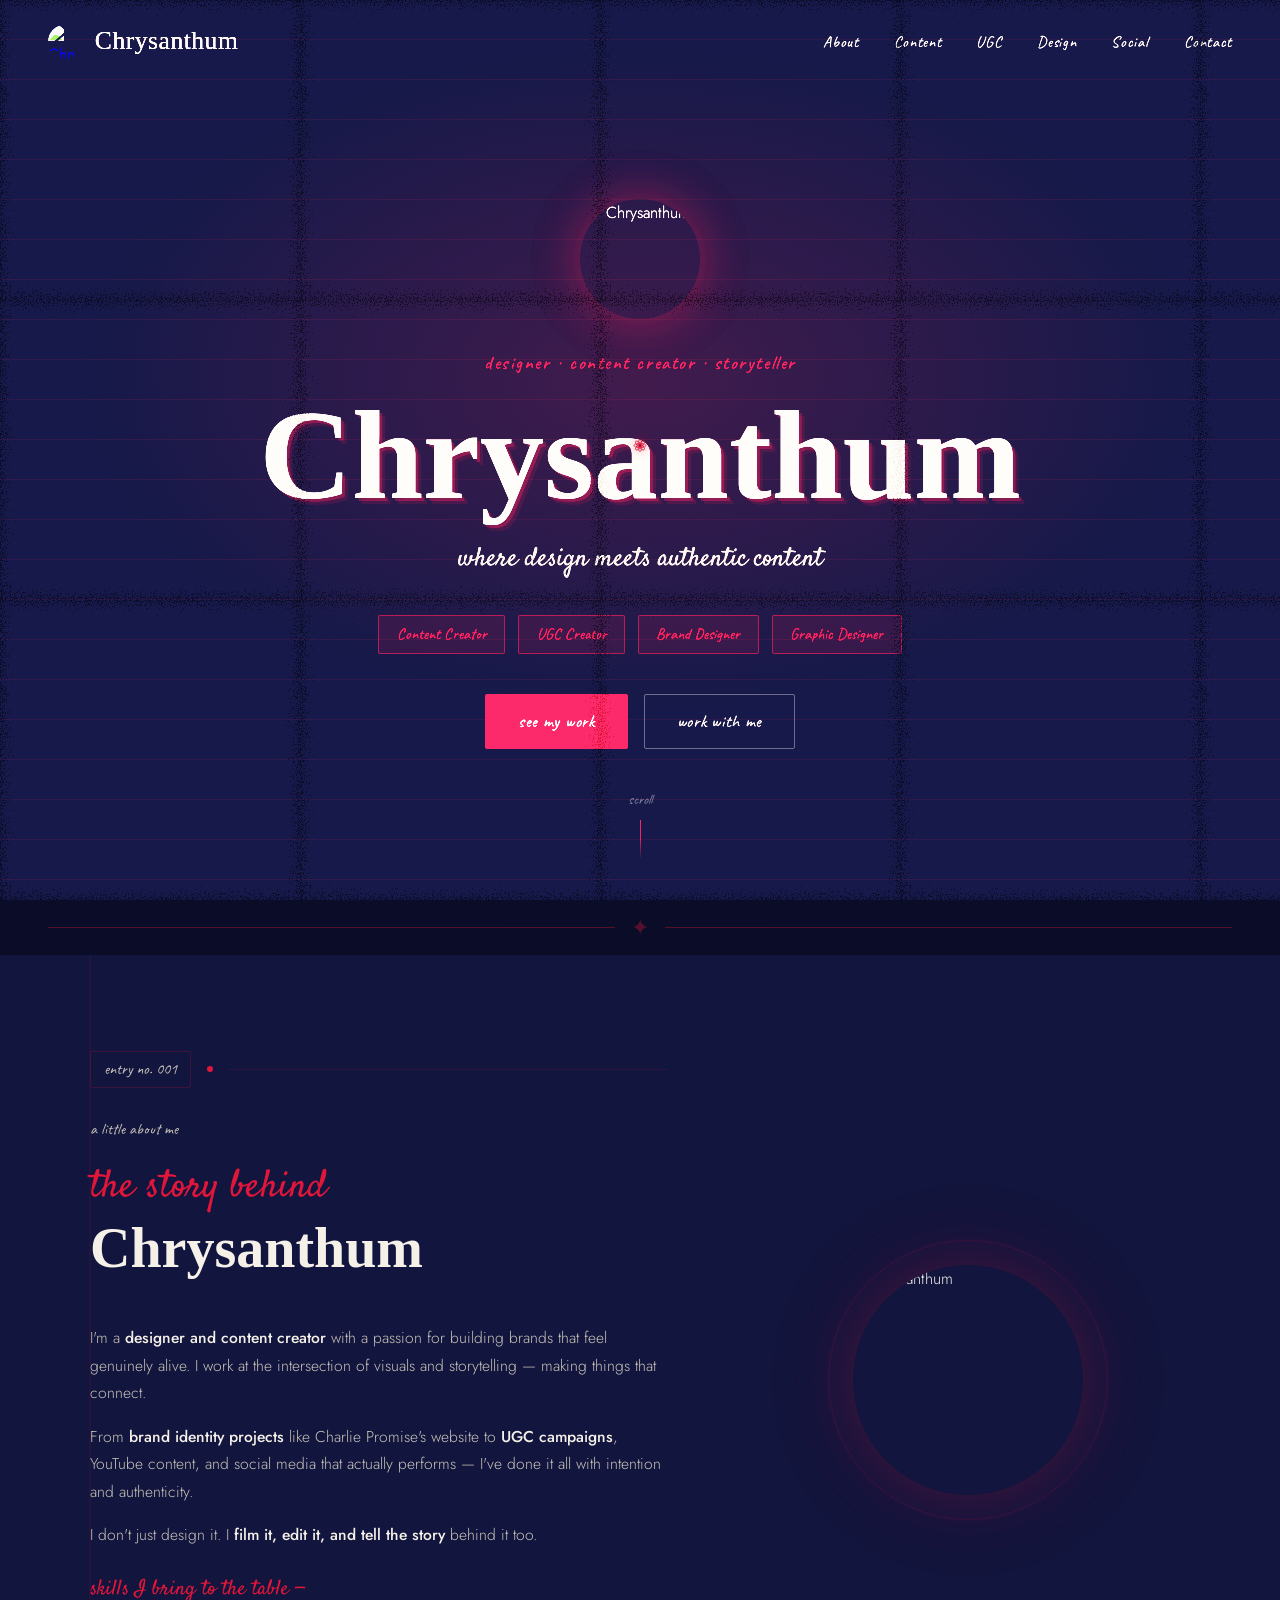
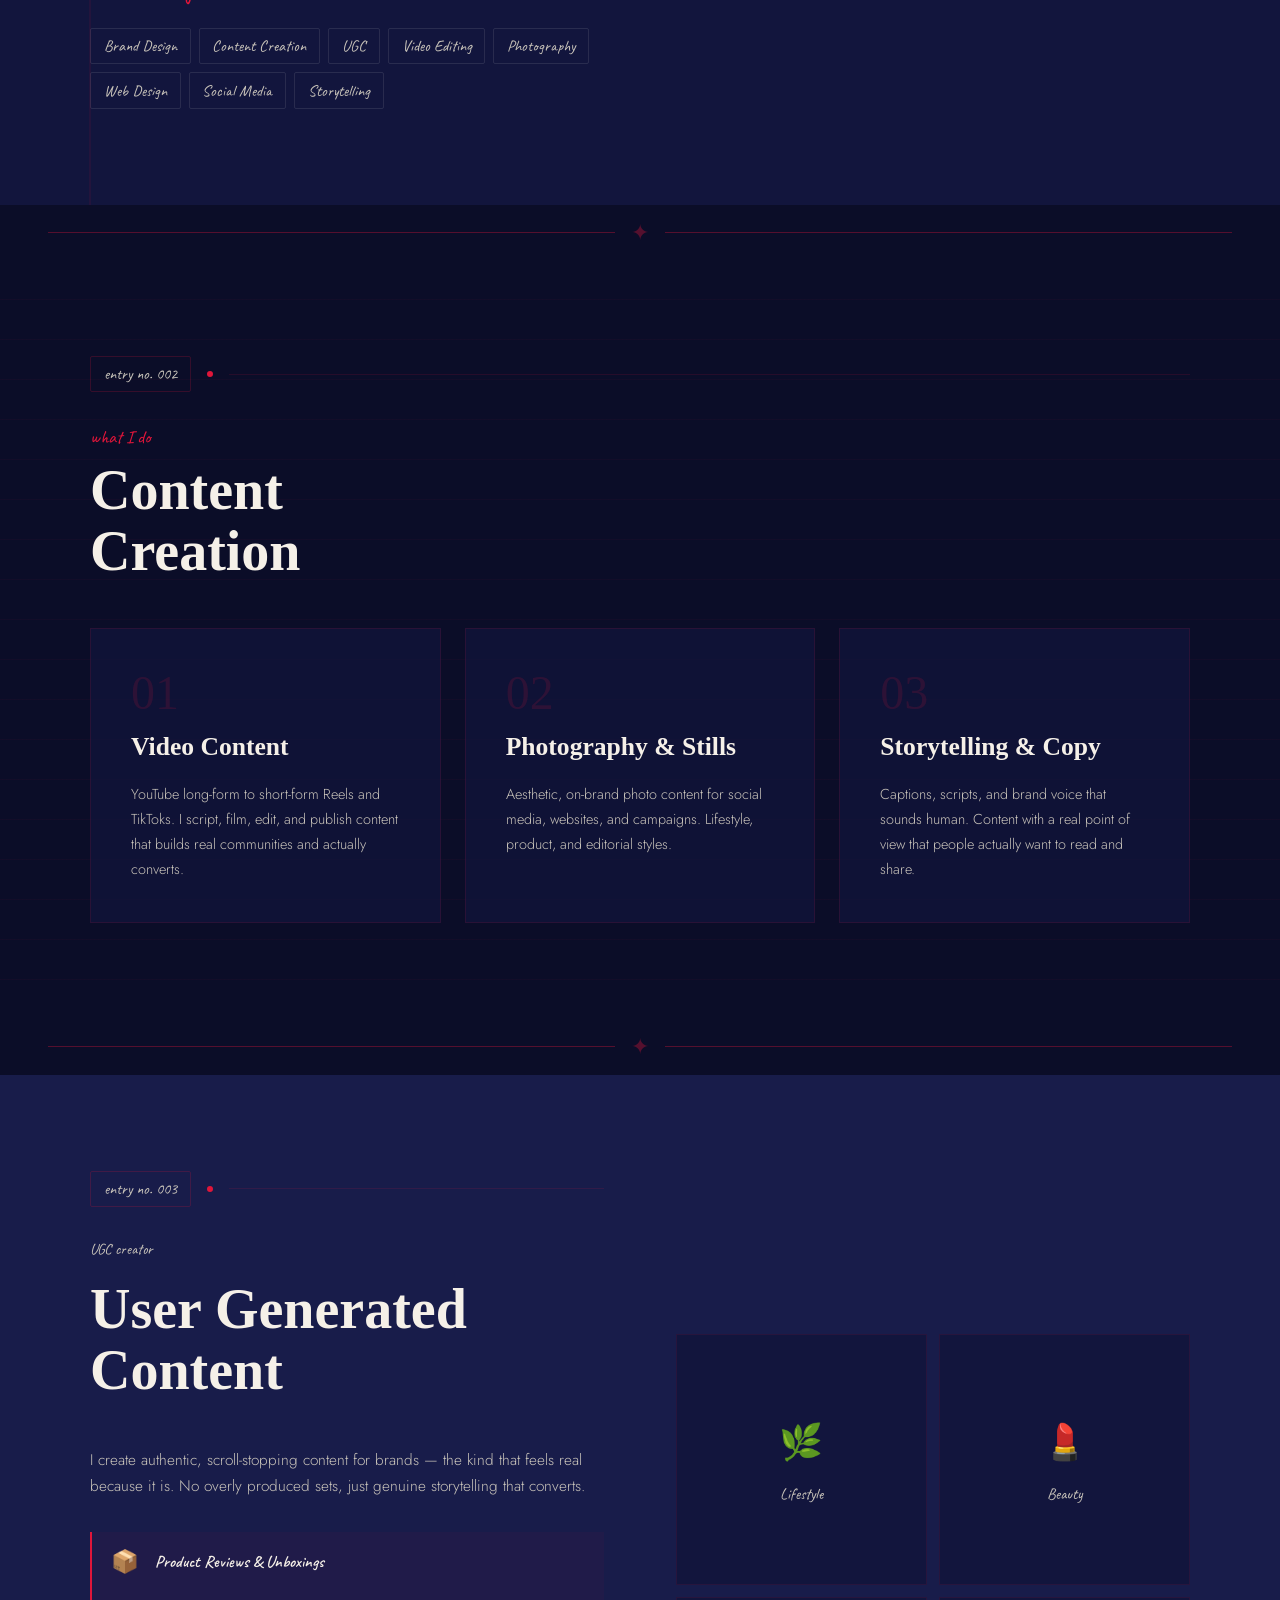
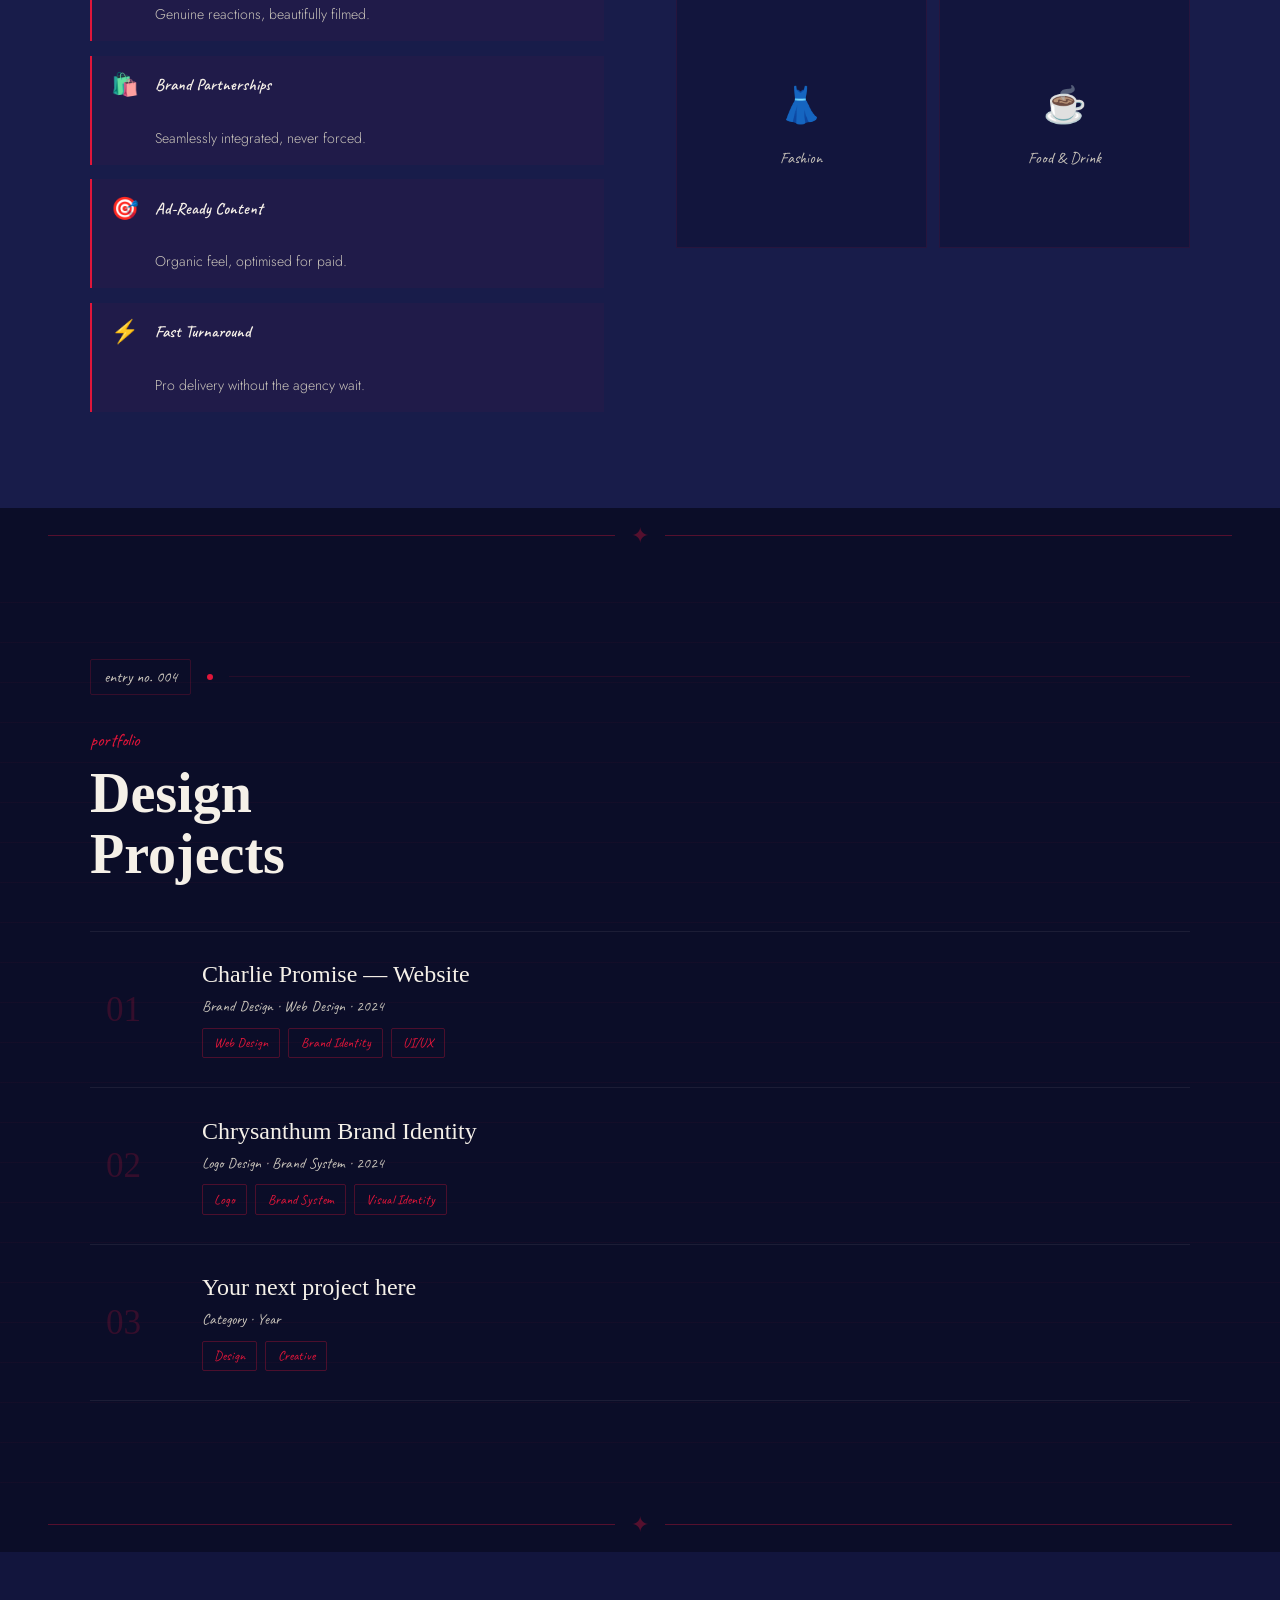
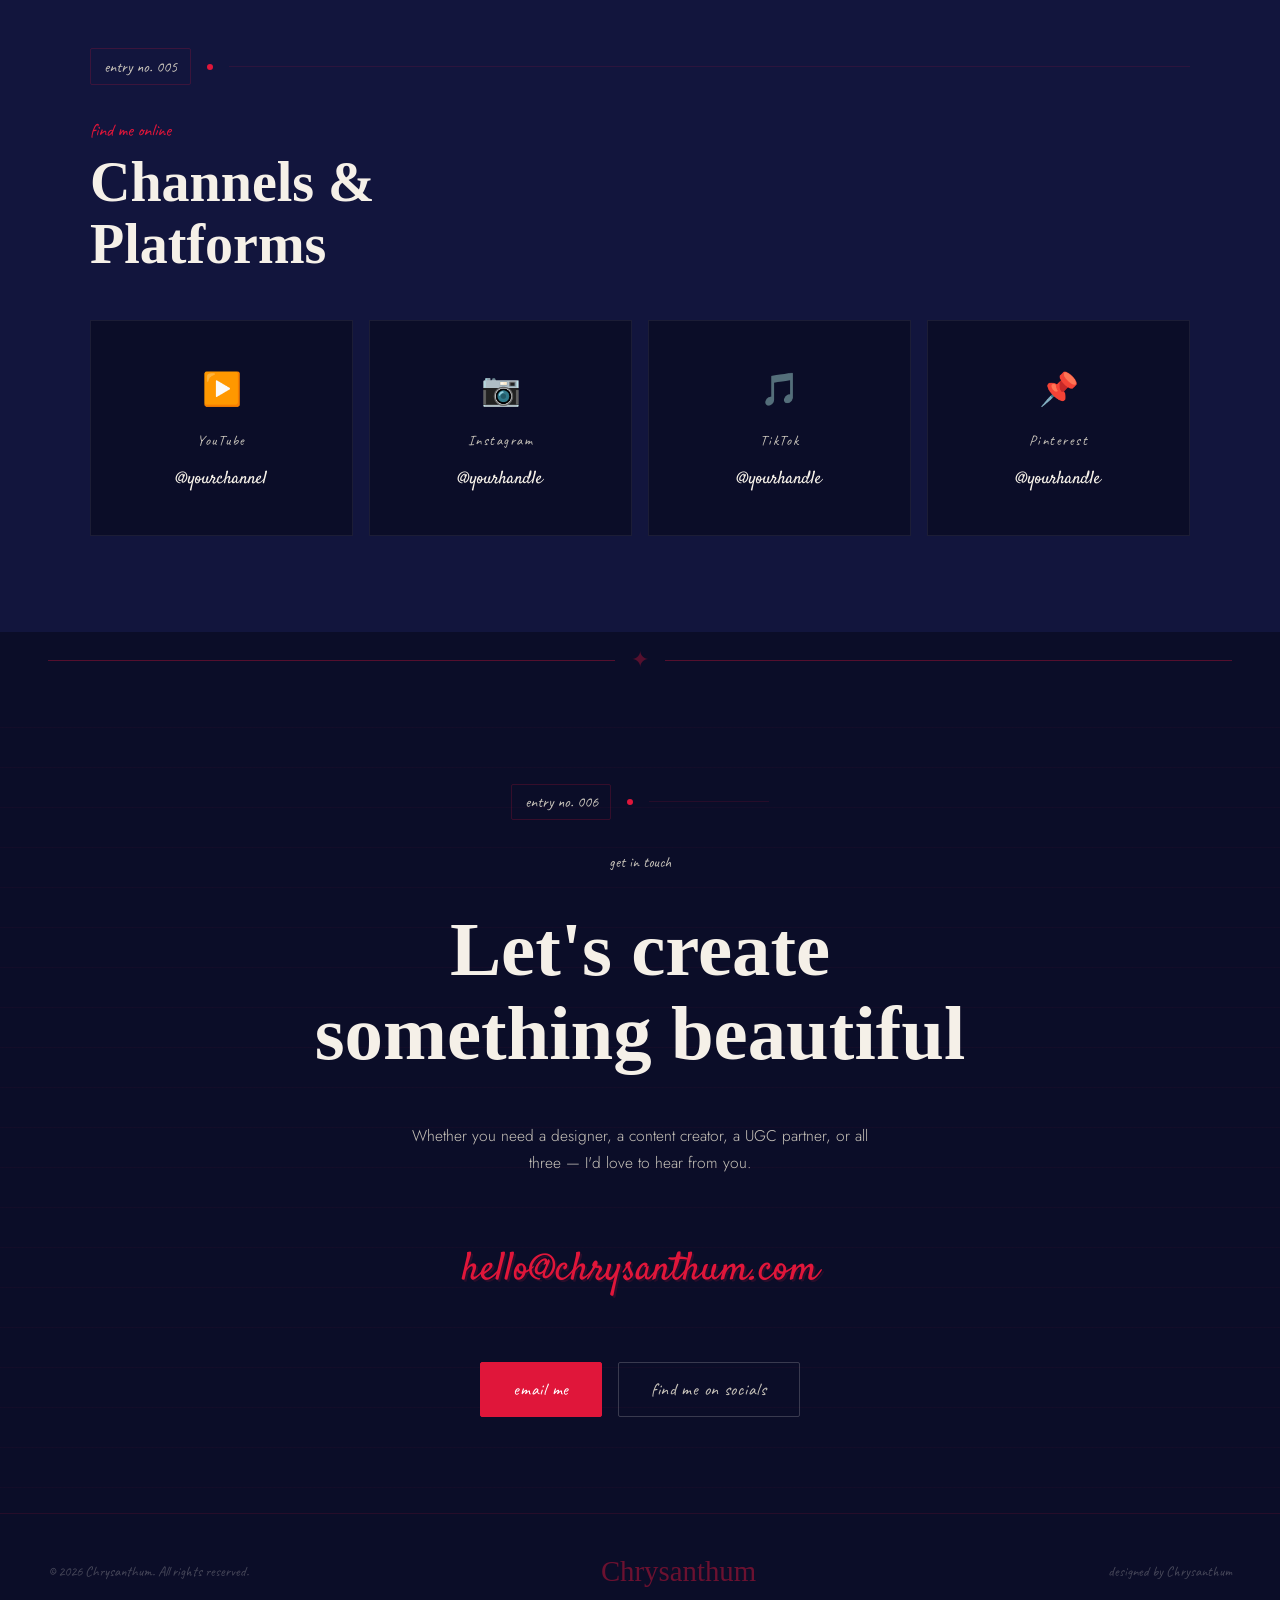
==== commit 43827743: "Fix: Restore complete HTML content (remove truncations)" ====
--- a/index.html
+++ b/index.html
@@ -44,7 +44,7 @@
       content: '';
       position: fixed; inset: 0; z-index: 900;
       pointer-events: none;
-      background-image: url("data:image/svg+xml,%3Csvg xmlns='http://www.w3.org/2000/svg' width='300' height='300'%3E%3Cfilter id='n'%3E%3CfeTurbulence type='fractalNoise' baseFrequency='0.75' numOctaves='4' stitchTiles='stitch'/%3E%3CfeColorMatrix type='saturate' values='0'/%3E%3C/filter%3E%3Crect width='300' height='300' filter='url(%23n)' opacity='0.03'/%3E%3C/svg%3E");
+      background-image: url("data:image/svg+xml,%3Csvg xmlns='http://www.w3.org/2000/svg' width='300' height='300'%3E%3Cfilter id='n'%3E%3CfeTurbulence type='fractalNoise' baseFrequency='0.75' numOctaves='4' result='noise'/%3E%3CfeDisplacementMap in='SourceGraphic' in2='noise' scale='50'/%3E%3C/filter%3E%3Crect width='300' height='300' fill='%23f5f0e8' filter='url(%23n)'/%3E%3C/svg%3E");
       background-size: 300px;
       mix-blend-mode: overlay;
     }
@@ -448,8 +448,8 @@
             <span class="script-accent">the story behind</span>
             Chrysanthum
           </h2>
-          <p>I'm a <strong>designer and content creator</strong> with a passion for building brands that feel genuinely alive. I work at the intersection of visuals and storytelling — making things look beautiful and feel real.</p>
-          <p>From <strong>brand identity projects</strong> like Charlie Promise's website to <strong>UGC campaigns</strong>, YouTube content, and social media that actually performs — I've done it all myself, for my own brand.</p>
+          <p>I'm a <strong>designer and content creator</strong> with a passion for building brands that feel genuinely alive. I work at the intersection of visuals and storytelling — making things that connect.</p>
+          <p>From <strong>brand identity projects</strong> like Charlie Promise's website to <strong>UGC campaigns</strong>, YouTube content, and social media that actually performs — I've done it all with intention and authenticity.</p>
           <p>I don't just design it. I <strong>film it, edit it, and tell the story</strong> behind it too.</p>
           <span class="handnote">skills I bring to the table —</span>
           <div class="skill-scrawl">
@@ -522,19 +522,19 @@
           <div class="ugc-features">
             <div class="ugc-feature">
               <span class="ugc-feature-icon">📦</span>
-              <div class="ugc-feature-text"><strong>Product Reviews & Unboxings</strong>Genuine reactions, beautifully filmed.</div>
+              <div class="ugc-feature-text"><strong>Product Reviews & Unboxings</strong><br/>Genuine reactions, beautifully filmed.</div>
             </div>
             <div class="ugc-feature">
               <span class="ugc-feature-icon">🛍️</span>
-              <div class="ugc-feature-text"><strong>Brand Partnerships</strong>Seamlessly integrated, never forced.</div>
+              <div class="ugc-feature-text"><strong>Brand Partnerships</strong><br/>Seamlessly integrated, never forced.</div>
             </div>
             <div class="ugc-feature">
               <span class="ugc-feature-icon">🎯</span>
-              <div class="ugc-feature-text"><strong>Ad-Ready Content</strong>Organic feel, optimised for paid.</div>
+              <div class="ugc-feature-text"><strong>Ad-Ready Content</strong><br/>Organic feel, optimised for paid.</div>
             </div>
             <div class="ugc-feature">
               <span class="ugc-feature-icon">⚡</span>
-              <div class="ugc-feature-text"><strong>Fast Turnaround</strong>Pro delivery without the agency wait.</div>
+              <div class="ugc-feature-text"><strong>Fast Turnaround</strong><br/>Pro delivery without the agency wait.</div>
             </div>
           </div>
         </div>
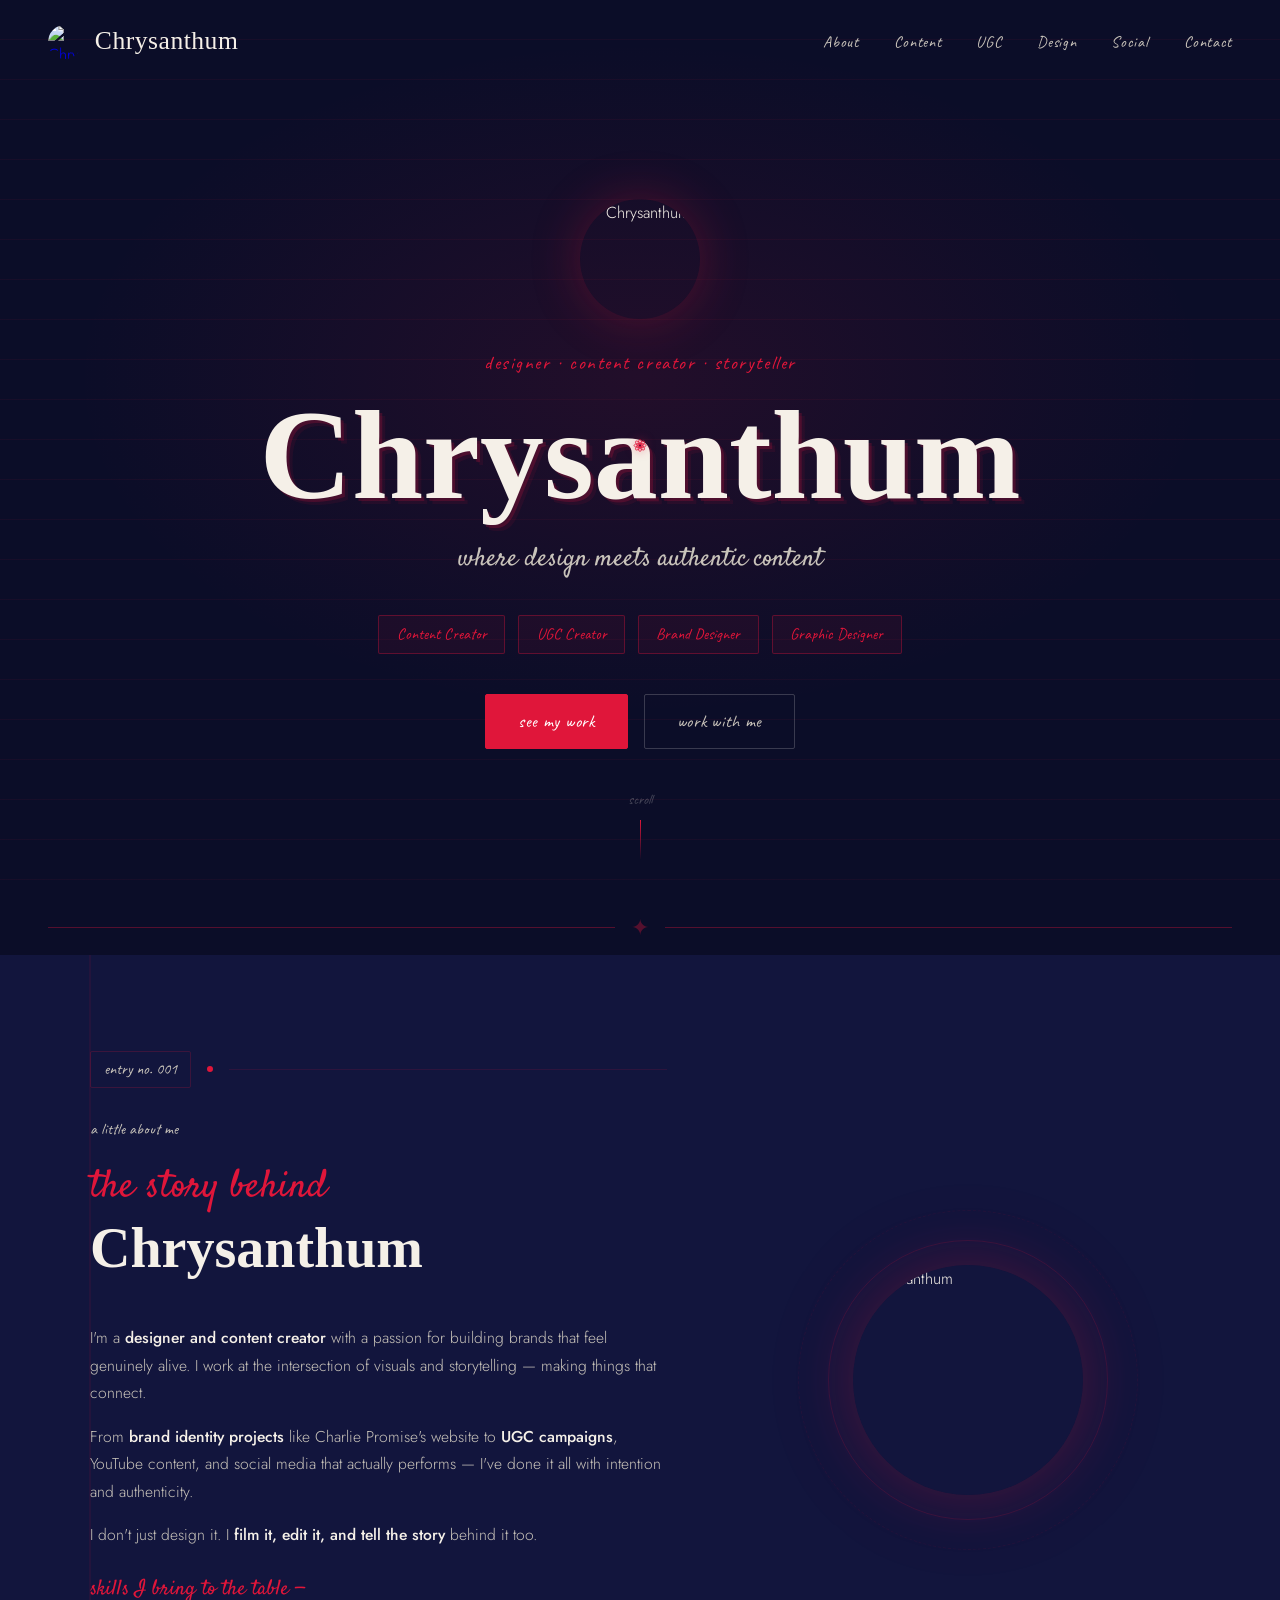
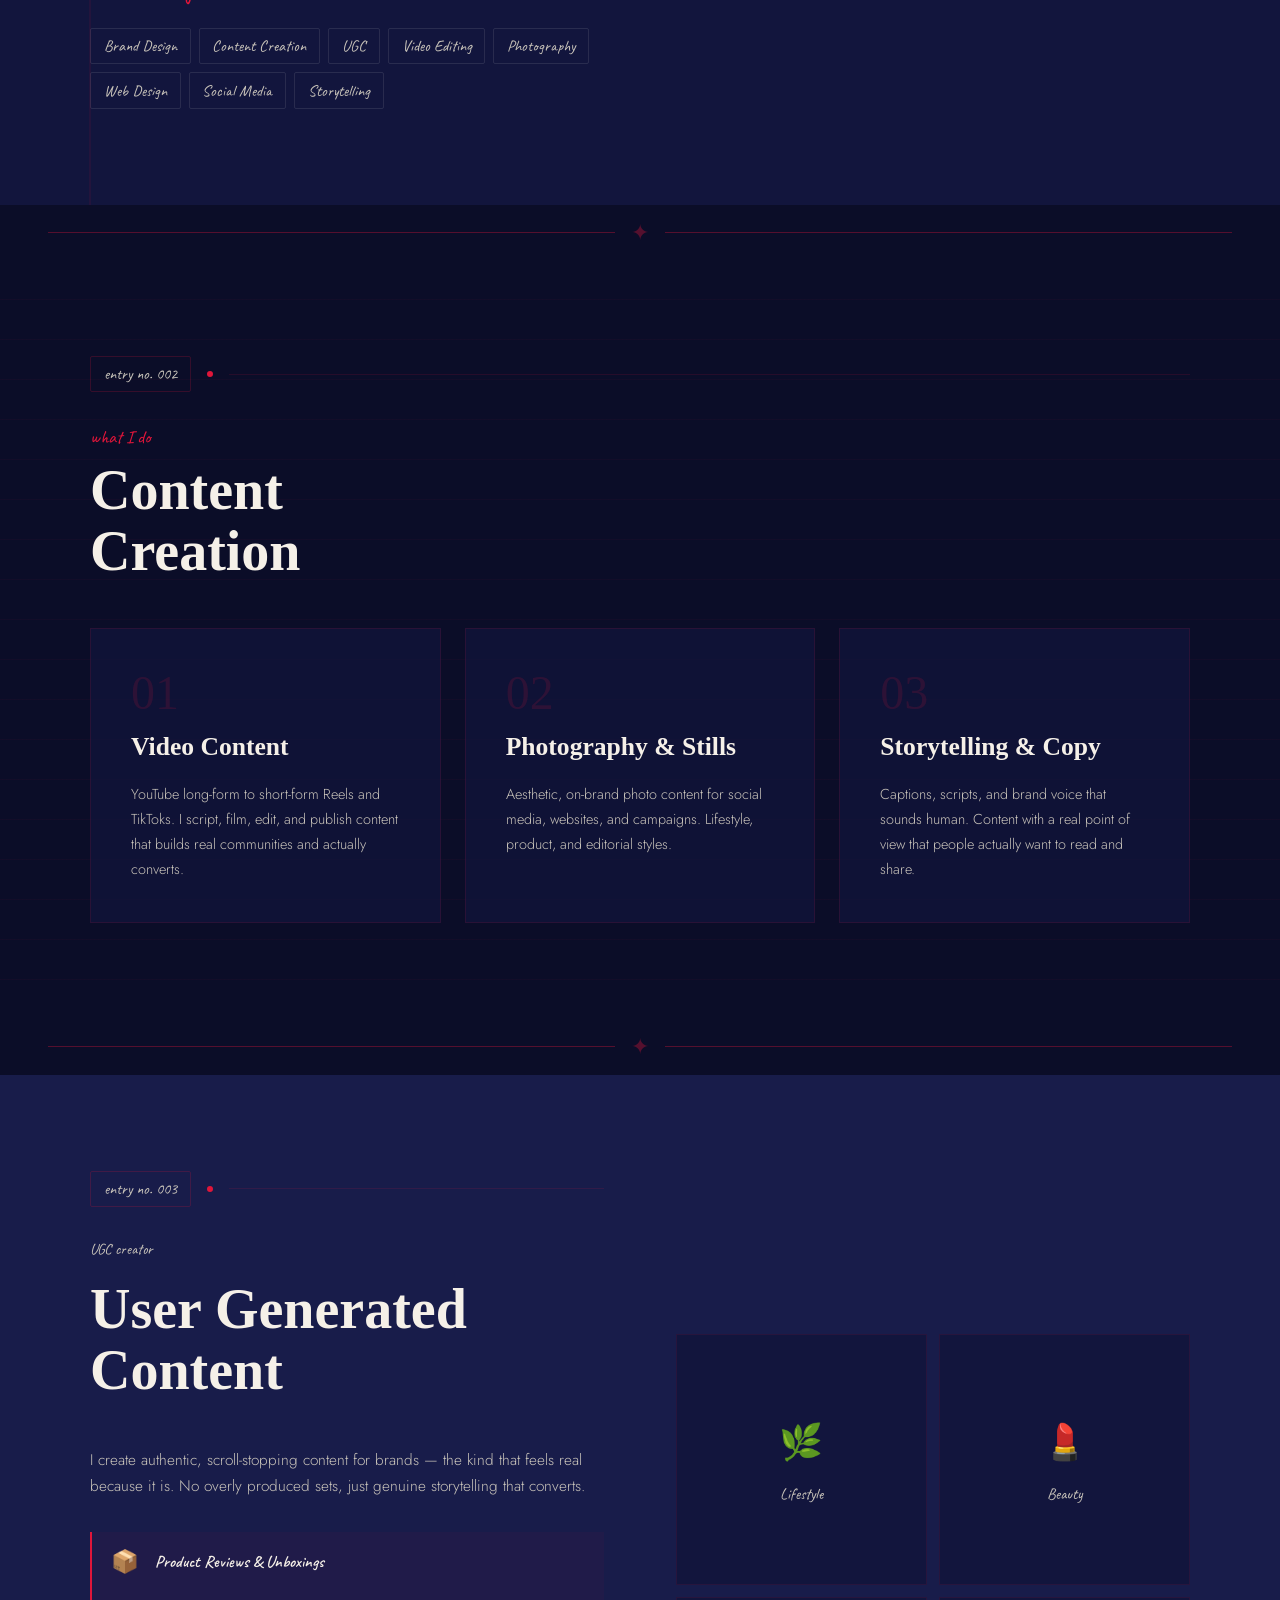
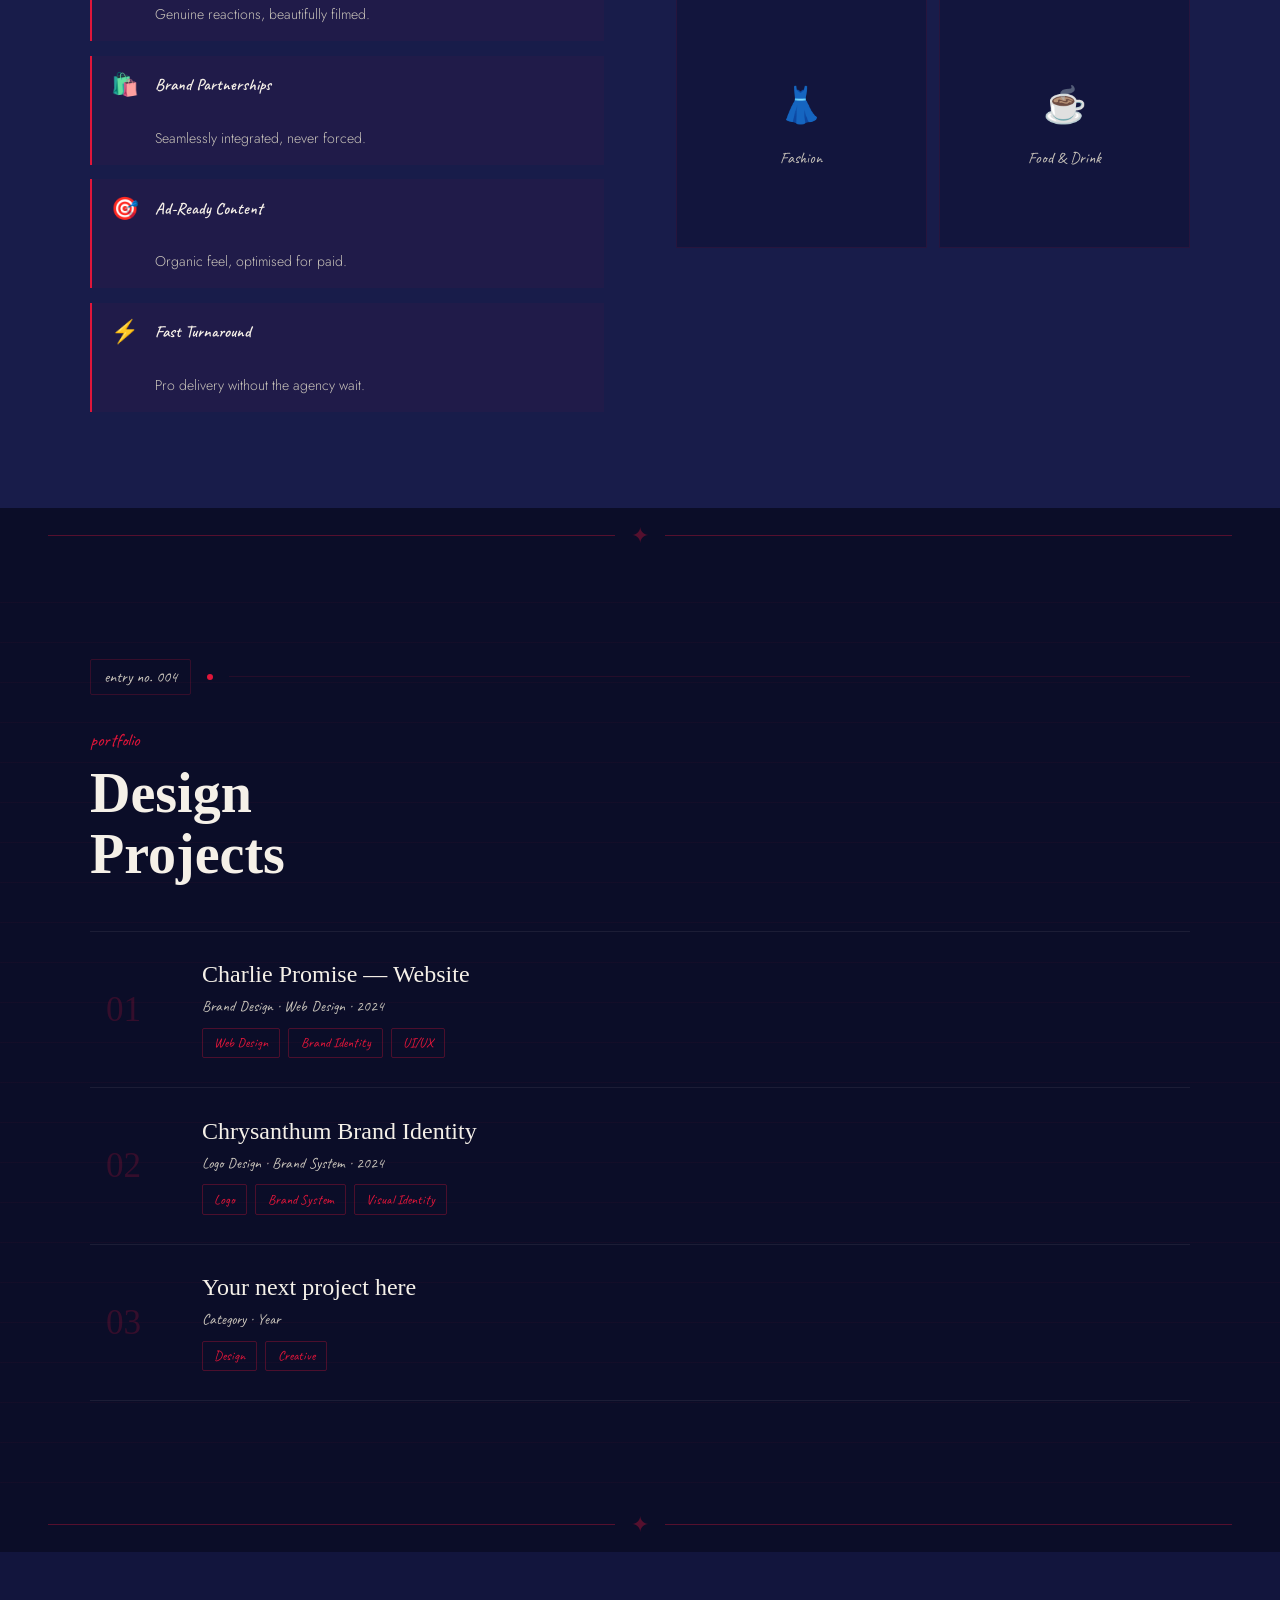
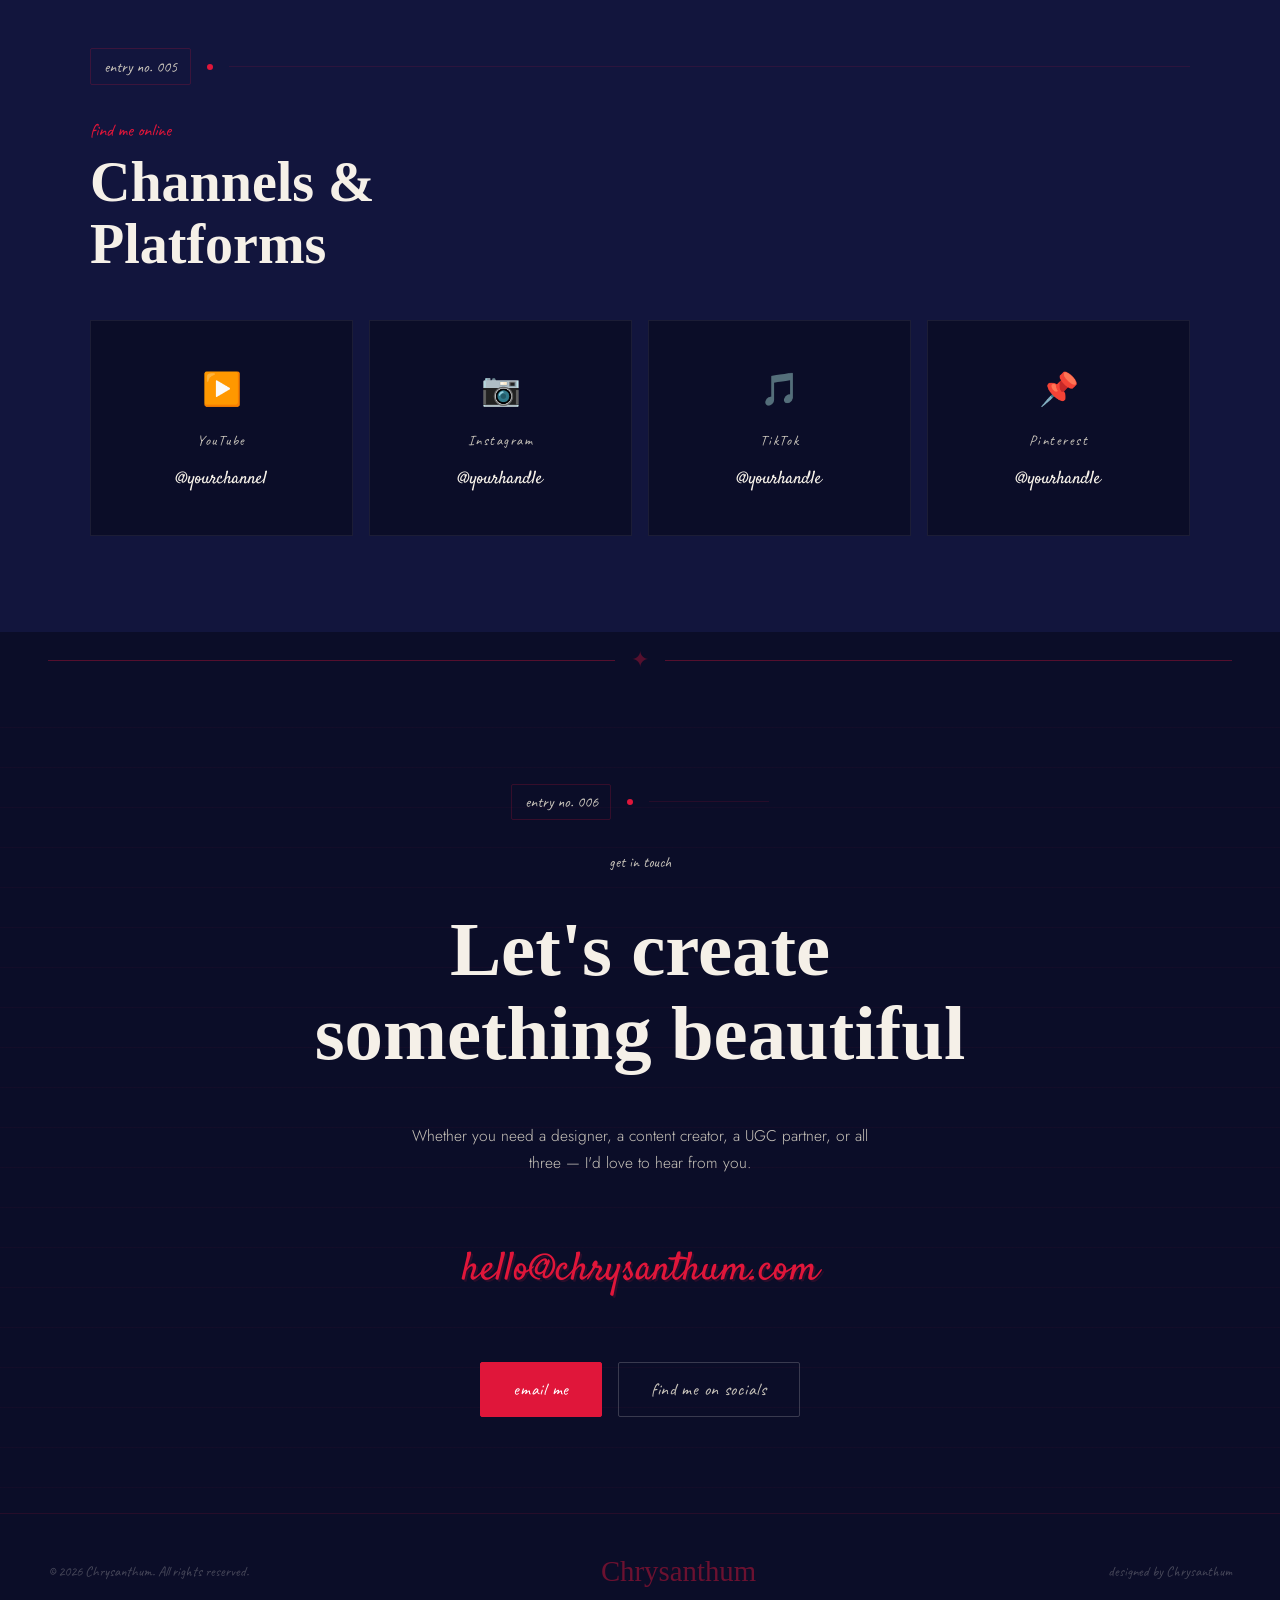
==== commit 9fbe982b: "Comment out body::after for paper texture overlay Comment out the paper texture overlay in the body." ====
--- a/index.html
+++ b/index.html
@@ -40,14 +40,14 @@
     }
 
     /* paper texture overlay */
-    body::after {
+   /* body::after {
       content: '';
       position: fixed; inset: 0; z-index: 900;
       pointer-events: none;
       background-image: url("data:image/svg+xml,%3Csvg xmlns='http://www.w3.org/2000/svg' width='300' height='300'%3E%3Cfilter id='n'%3E%3CfeTurbulence type='fractalNoise' baseFrequency='0.75' numOctaves='4' result='noise'/%3E%3CfeDisplacementMap in='SourceGraphic' in2='noise' scale='50'/%3E%3C/filter%3E%3Crect width='300' height='300' fill='%23f5f0e8' filter='url(%23n)'/%3E%3C/svg%3E");
       background-size: 300px;
       mix-blend-mode: overlay;
-    }
+    }*/
 
     /* ── CURSOR ── */
     #cur {
@@ -674,4 +674,4 @@
     document.querySelectorAll('.reveal').forEach(el => obs.observe(el));
   </script>
 </body>
-</html>+</html>
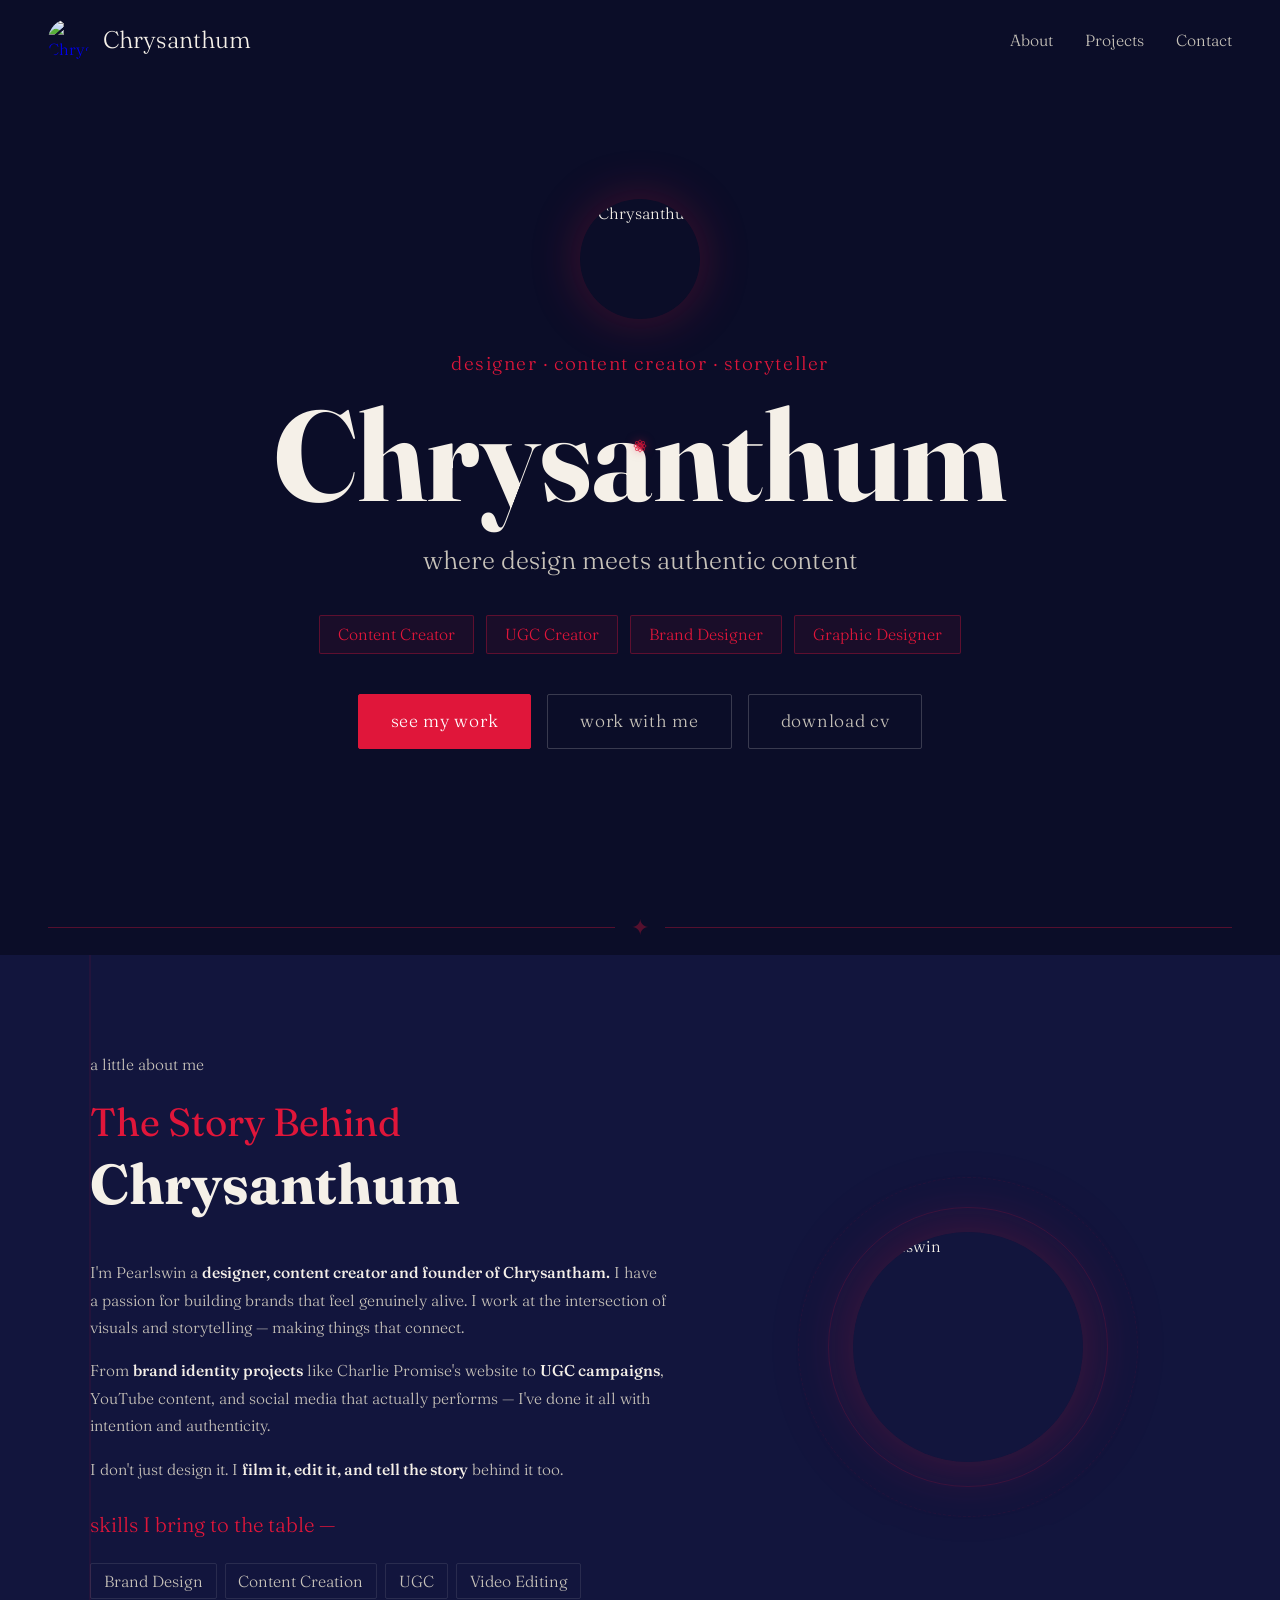
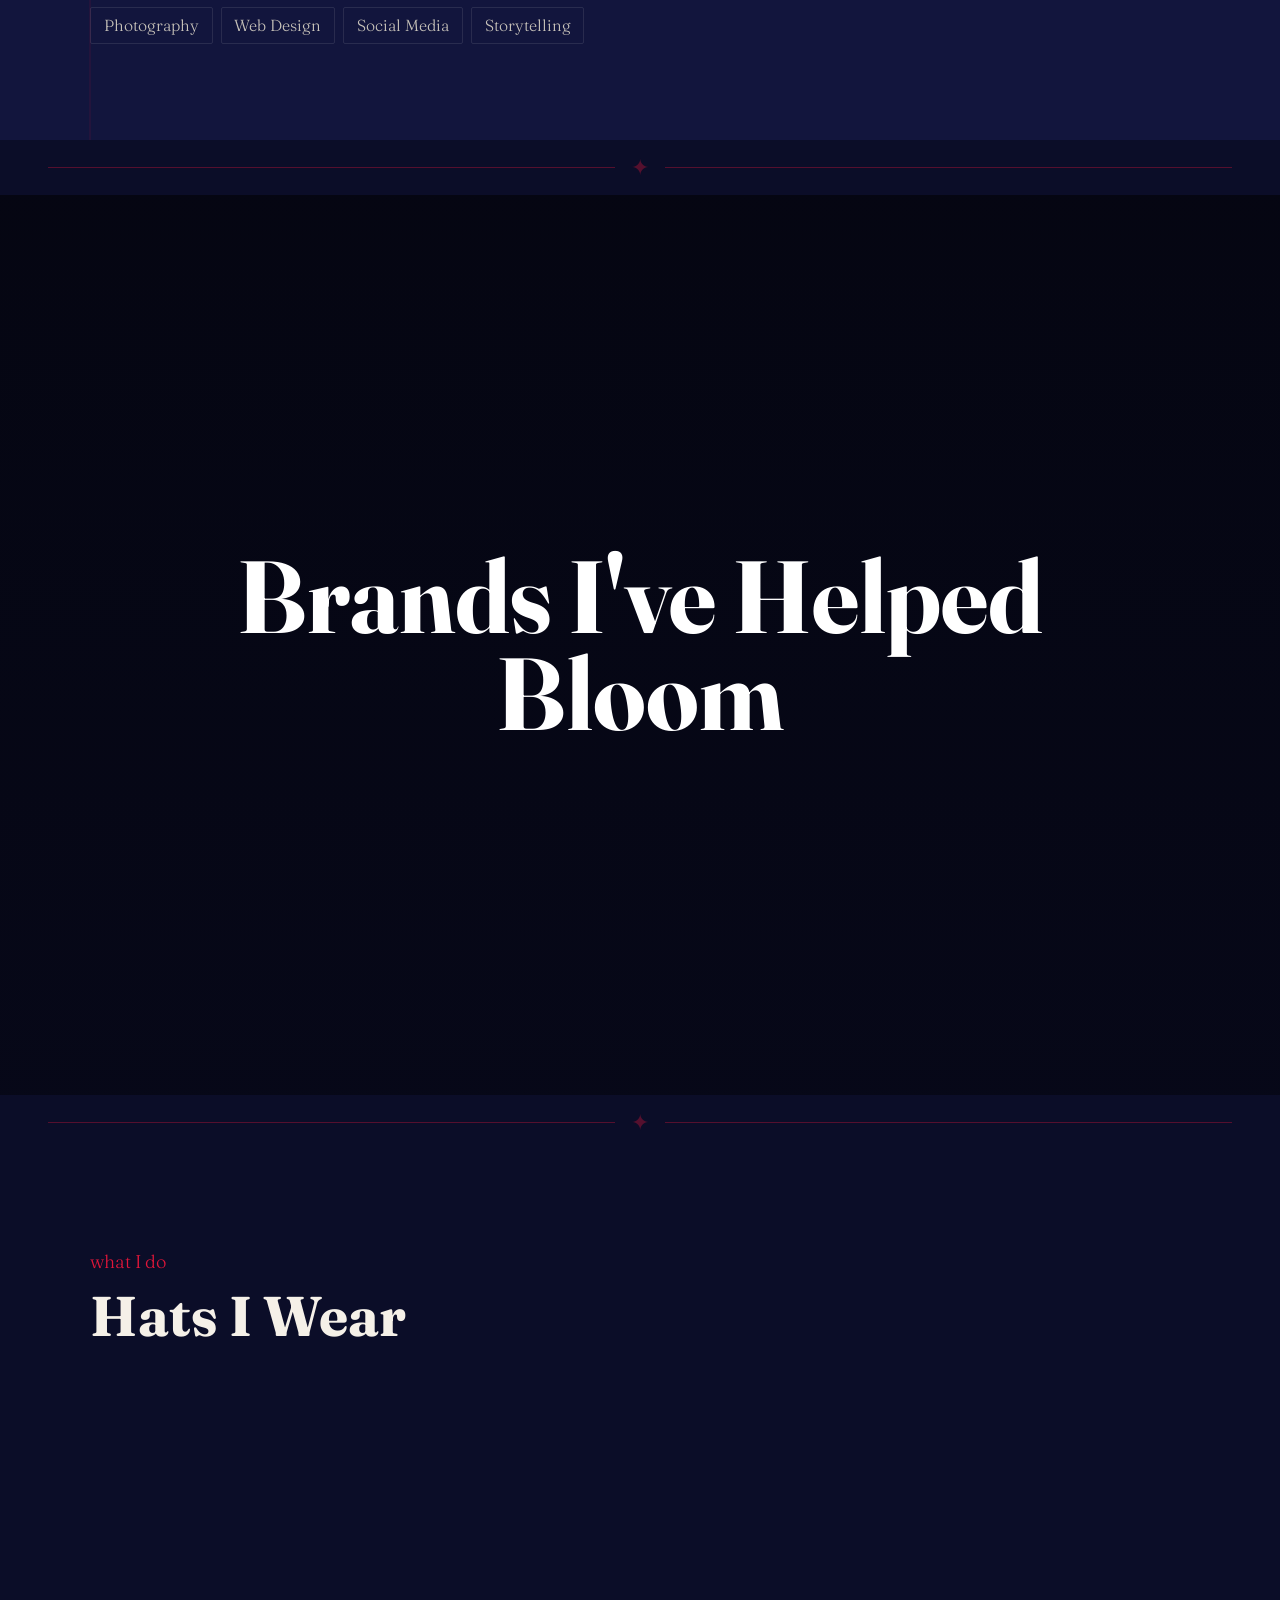
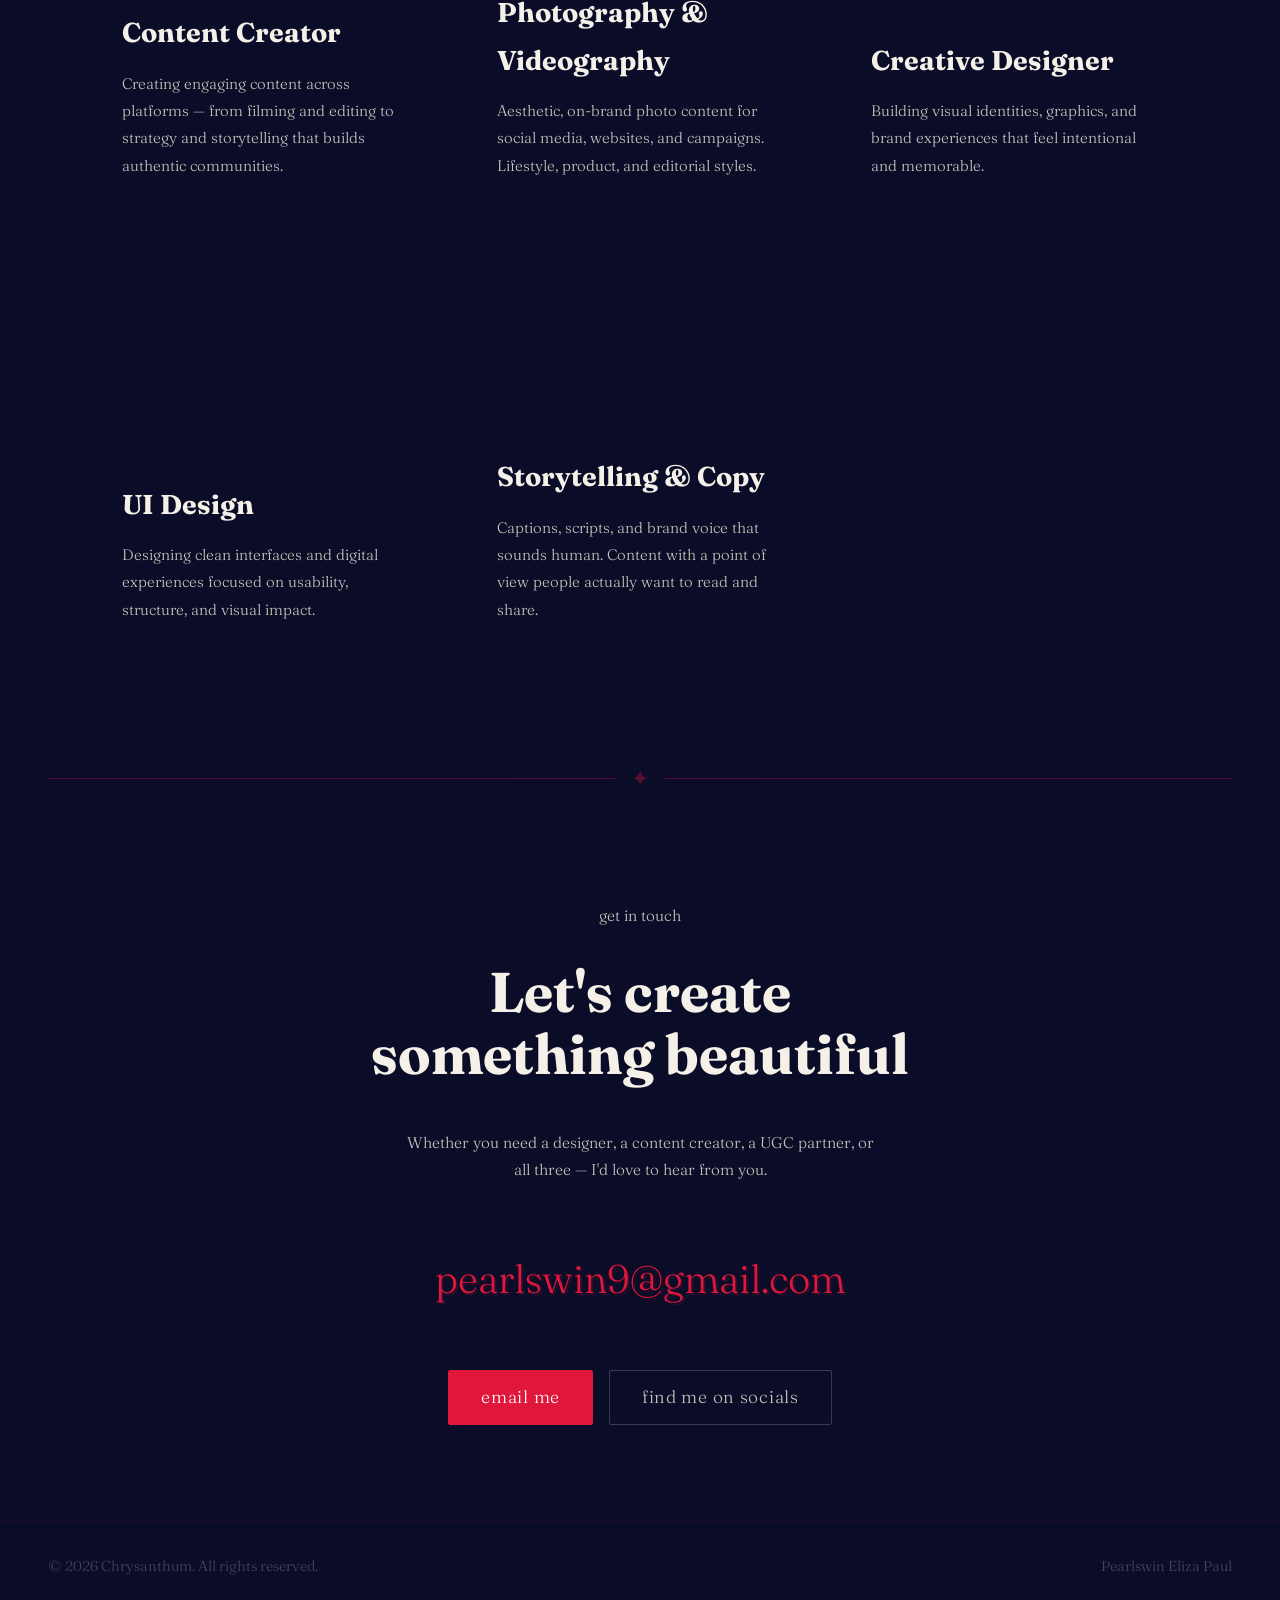
==== commit e5a46032: "Update" ====
--- a/index.html
+++ b/index.html
@@ -3,28 +3,29 @@
 <head>
   <meta charset="UTF-8" />
   <meta name="viewport" content="width=device-width, initial-scale=1.0" />
-  <title>Chrysanthum — Designer & Content Creator</title>
-  <link rel="preconnect" href="https://fonts.googleapis.com" />
-  <link rel="preconnect" href="https://fonts.gstatic.com" crossorigin />
-  <link href="https://fonts.googleapis.com/css2?family=Caveat:wght@400;500;600;700&family=Permanent+Marker&family=Satisfy&family=Jost:wght@300;400;500&family=Cormorant+Garamond:ital,wght@0,300;1,300&display=swap" rel="stylesheet" />
+  <title>Chrysanthum  Designer & Content Creator</title> 
+  <link rel="preconnect" href="https://fonts.googleapis.com">
+<link rel="preconnect" href="https://fonts.gstatic.com" crossorigin>
+<link href="https://fonts.googleapis.com/css2?family=Fraunces:opsz,wght@9..144,100..900&display=swap" rel="stylesheet">
   <style>
     *, *::before, *::after { box-sizing: border-box; margin: 0; padding: 0; }
 
     :root {
       --navy:      #12153d;
-      --navy-deep: #0b0d28;
-      --navy-mid:  #181c4a;
-      --crimson:   #e0163a;
-      --cream:     #f5f0e8;
-      --cream-dim: #c8c3ba;
-      --cream-faint: rgba(245,240,232,0.06);
-      --ink:       #e8e3db;
-      --gold:      #c9a55a;
-      --brush:     'Permanent Marker', cursive;
-      --script:    'Caveat', cursive;
-      --satisfy:   'Satisfy', cursive;
-      --body:      'Jost', sans-serif;
-      --editorial: 'Cormorant Garamond', Georgia, serif;
+  --navy-deep: #0b0d28;
+  --navy-mid:  #181c4a;
+  --crimson:   #e0163a;
+  --cream:     #f5f0e8;
+  --cream-dim: #c8c3ba;
+  --cream-faint: rgba(245,240,232,0.06);
+  --ink:       #e8e3db;
+  --gold:      #c9a55a;
+
+  --brush:     'Fraunces', serif;
+  --script:    'Fraunces', serif;
+  --satisfy:   'Fraunces', serif;
+  --body:      'Fraunces', serif;
+  --editorial: 'Fraunces', serif;
     }
 
     html { scroll-behavior: smooth; }
@@ -59,30 +60,92 @@
     @keyframes spin { to { transform: rotate(360deg); } }
 
     /* ── NAV ── */
-    nav {
-      position: fixed; top: 0; left: 0; right: 0; z-index: 500;
-      padding: 1.2rem 3rem;
-      display: flex; justify-content: space-between; align-items: center;
-      border-bottom: 1px solid transparent;
-      transition: background .4s, border-color .4s;
-    }
-    nav.scrolled { background: rgba(11,13,40,.95); backdrop-filter: blur(14px); border-color: rgba(224,22,58,.18); }
-    .nav-logo { display: flex; align-items: center; gap: .8rem; text-decoration: none; }
-    .nav-logo img { width: 34px; height: 34px; border-radius: 50%; }
-    .nav-logo span { font-family: var(--brush); font-size: 1.6rem; color: var(--cream); letter-spacing: .02em; }
-    .nav-links { display: flex; gap: 2.2rem; list-style: none; }
-    .nav-links a { font-family: var(--script); font-size: 1rem; letter-spacing: .04em; color: var(--cream-dim); text-decoration: none; transition: color .2s; }
-    .nav-links a:hover { color: var(--crimson); }
+   /* ── NAV ── */
+nav{
+    position:fixed;
+    top:0;
+    left:0;
+    right:0;
+    z-index:500;
+
+    height:80px;              /* fixed navbar height */
+    padding:0 3rem;           /* only horizontal padding */
+
+    display:flex;
+    justify-content:space-between;
+    align-items:center;
+
+    background:transparent;
+    border-bottom:1px solid transparent;
+    transition:background .4s,border-color .4s;
+}
+
+nav.scrolled{
+    background:rgba(11,13,40,.95);
+    backdrop-filter:blur(14px);
+    border-color:rgba(224,22,58,.18);
+}
+
+.nav-logo{
+    display:flex;
+    align-items:center;
+    gap:.8rem;
+    text-decoration:none;
+}
+
+.nav-logo img{
+    width:42px;
+    height:42px;
+    object-fit:cover;
+    border-radius:50%;
+}
+
+.nav-logo span{
+    font-family:var(--brush);
+    font-size:1.5rem;
+    line-height:1;
+    color:var(--cream);
+}
+
+.nav-links{
+    display:flex;
+    align-items:center;
+    gap:2rem;
+    list-style:none;
+}
+
+.nav-links a{
+    font-family:var(--script);
+    font-size:1rem;
+    color:var(--cream-dim);
+    text-decoration:none;
+    transition:.2s;
+}
+
+.nav-links a:hover{
+    color:var(--crimson);
+}
+
+@media(max-width:768px){
+    nav{
+        height:70px;
+        padding:0 1.5rem;
+    }
+}
 
     /* ── HERO ── */
+    
     #hero {
+     
+    padding-top:120px;
+
       min-height: 100vh;
       display: flex; flex-direction: column; justify-content: center; align-items: center;
       text-align: center; padding: 8rem 2rem 5rem;
       position: relative; overflow: hidden;
     }
     /* rough notebook lines */
-    #hero::before {
+    /*#hero::before {
       content: '';
       position: absolute; inset: 0;
       background-image: repeating-linear-gradient(
@@ -92,7 +155,7 @@
         rgba(224,22,58,.06) 39px,
         rgba(224,22,58,.06) 40px
       );
-      pointer-events: none;
+      pointer-events: none;*/
     }
     .hero-glow {
       position: absolute; inset: 0;
@@ -117,7 +180,7 @@
       font-size: clamp(3.5rem, 10vw, 8rem);
       line-height: 1; color: var(--cream);
       position: relative; z-index: 1;
-      text-shadow: 3px 3px 0 rgba(224,22,58,.2), 6px 6px 0 rgba(224,22,58,.08);
+     /*  text-shadow: 3px 3px 0 rgb(255, 255, 255), 6px 6px 0 rgba(255, 255, 255, 0.582); */
       opacity: 0; animation: fadeUp .9s .7s forwards;
     }
     .hero-tagline {
@@ -153,14 +216,8 @@
     .btn-ghost { color: var(--cream-dim); border-color: rgba(245,240,232,.2); }
     .btn-ghost:hover { color: var(--cream); border-color: rgba(245,240,232,.5); }
 
-    .scroll-hint {
-      position: absolute; bottom: 2.5rem; left: 50%; transform: translateX(-50%);
-      display: flex; flex-direction: column; align-items: center; gap: .5rem;
-      z-index: 1; animation: fadeIn 1s 2s both;
-      font-family: var(--script); font-size: .9rem; color: rgba(245,240,232,.25);
-    }
-    .scroll-line { width: 1px; height: 40px; background: linear-gradient(to bottom, var(--crimson), transparent); animation: pulse 2s ease-in-out infinite; }
-    @keyframes pulse { 0%,100%{opacity:.35;} 50%{opacity:1;} }
+    
+   
 
     /* ── SHARED SECTION ── */
     section { padding: 6rem 3rem; }
@@ -192,16 +249,7 @@
     }
     .tear svg { display: block; width: 100%; }
 
-    /* ── JOURNAL ENTRY LABEL ── */
-    .journal-meta {
-      display: flex; align-items: center; gap: 1rem; margin-bottom: 1.8rem;
-    }
-    .journal-date {
-      font-family: var(--script); font-size: 1rem; color: var(--cream-dim);
-      border: 1px solid rgba(224,22,58,.2); padding: .2rem .8rem; border-radius: 2px;
-    }
-    .journal-dot { width: 6px; height: 6px; background: var(--crimson); border-radius: 50%; flex-shrink: 0; }
-    .journal-line { flex: 1; height: 1px; background: rgba(224,22,58,.12); }
+
 
     /* ── ABOUT ── */
     #about { background: var(--navy); position: relative; }
@@ -239,103 +287,341 @@
     @keyframes spin2 { to { transform: translate(-50%,-50%) rotate(360deg); } }
 
     /* ── CONTENT CREATOR ── */
-    #creator { background: var(--navy-deep); }
-    /* lined paper look */
-    #creator { background-image: repeating-linear-gradient(to bottom, transparent, transparent 39px, rgba(224,22,58,.04) 39px, rgba(224,22,58,.04) 40px); }
-    .creator-grid { display: grid; grid-template-columns: repeat(auto-fit, minmax(280px, 1fr)); gap: 1.5rem; }
-    .creator-card {
-      background: rgba(18,21,61,.7); border: 1px solid rgba(224,22,58,.12);
-      padding: 2.5rem; position: relative; overflow: hidden;
-      transition: border-color .3s, transform .3s;
-    }
-    .creator-card::after {
-      content: '';
-      position: absolute; bottom: 0; left: 0; right: 0; height: 2px;
-      background: linear-gradient(90deg, transparent, var(--crimson), transparent);
-      transform: scaleX(0); transition: transform .4s;
-    }
-    .creator-card:hover { border-color: rgba(224,22,58,.4); transform: translateY(-5px); }
-    .creator-card:hover::after { transform: scaleX(1); }
-    .card-num { font-family: var(--brush); font-size: 3rem; color: rgba(224,22,58,.15); line-height: 1; margin-bottom: .5rem; }
-    .card-title { font-family: var(--brush); font-size: 1.6rem; margin-bottom: .75rem; }
-    .card-desc { color: var(--cream-dim); font-size: .9rem; line-height: 1.75; }
+
+
+  
+.creator-grid {
+  display: grid;
+  grid-template-columns: repeat(auto-fit, minmax(280px, 1fr));
+  gap: 1.5rem;
+}
+
+.creator-card {
+  position: relative;
+
+  min-height: 420px;
+
+  overflow: hidden;
+
+  display: flex;
+  align-items: flex-end;
+
+  padding: 0;
+
+  background-size: cover;
+  background-position: center;
+
+  transition: transform .35s ease;
+}
+
+.creator-card:hover {
+  transform: translateY(-6px);
+}
+
+.creator-overlay {
+  position: absolute;
+  inset: 0;
+
+  background:
+    linear-gradient(
+      to top,
+      rgba(11,13,40,.97) 8%,
+      rgba(11,13,40,.72) 45%,
+      rgba(11,13,40,.18) 100%
+    );
+}
+
+.creator-content {
+  position: relative;
+  z-index: 2;
+
+  padding: 2rem;
+}
+
+.card-num {
+  font-family: var(--brush);
+
+  font-size: 3rem;
+
+  color: rgba(245,240,232,.22);
+
+  line-height: 1;
+
+  margin-bottom: .6rem;
+}
+
+.card-title {
+  font-family: var(--brush);
+
+  font-size: 1.7rem;
+
+  margin-bottom: .8rem;
+
+  color: var(--cream);
+}
+
+.card-desc {
+  color: var(--cream-dim);
+
+  font-size: .95rem;
+
+  line-height: 1.8;
+}
+
+
+/* BACKGROUND IMAGES */
+.creator-video {
+  background-image: url('assets/content.png');
+}
+
+.creator-photo {
+  background-image: url('assets/photography.jpg');
+}
+
+.creator-writing {
+  background-image: url('assets/writing.png');
+}
+
+  .creator-design{
+  background-image:url('assets/design.png');
+}
+
+.creator-ui{
+  background-image:url('assets/ui.png');
+}
 
     /* ── UGC ── */
-    #ugc { background: var(--navy-mid); }
-    .ugc-layout { display: grid; grid-template-columns: 1fr 1fr; gap: 4.5rem; align-items: center; }
-    .ugc-text p { color: var(--cream-dim); margin-bottom: 1rem; font-size: .96rem; }
-    .ugc-features { margin-top: 2rem; display: flex; flex-direction: column; gap: .9rem; }
-    .ugc-feature {
-      display: flex; gap: 1rem; align-items: flex-start;
-      padding: .9rem 1.2rem;
-      border-left: 2.5px solid var(--crimson);
-      background: rgba(224,22,58,.04);
-    }
-    .ugc-feature-icon { font-family: var(--script); font-size: 1.4rem; color: var(--crimson); flex-shrink: 0; line-height: 1.3; }
-    .ugc-feature-text { font-size: .88rem; color: var(--cream-dim); }
-    .ugc-feature-text strong { font-family: var(--script); font-size: 1.05rem; color: var(--cream); display: block; margin-bottom: .1rem; font-weight: 600; }
-    .ugc-tiles { display: grid; grid-template-columns: 1fr 1fr; gap: .8rem; }
-    .ugc-tile {
-      aspect-ratio: 1; background: var(--navy);
-      border: 1px solid rgba(224,22,58,.1);
-      display: flex; flex-direction: column; align-items: center; justify-content: center;
-      gap: .5rem; position: relative; overflow: hidden; transition: border-color .3s;
-    }
-    .ugc-tile-emoji { font-size: 2.2rem; }
-    .ugc-tile-label { font-family: var(--script); font-size: 1rem; color: var(--cream-dim); }
-    .ugc-tile::after {
-      content: '';
-      position: absolute; inset: 0;
-      background: rgba(224,22,58,.08);
-      opacity: 0; transition: opacity .3s;
-    }
-    .ugc-tile:hover { border-color: rgba(224,22,58,.45); }
-    .ugc-tile:hover::after { opacity: 1; }
-
-    /* ── DESIGN PROJECTS ── */
-    #design { background: var(--navy-deep); }
-    #design { background-image: repeating-linear-gradient(to bottom, transparent, transparent 39px, rgba(224,22,58,.04) 39px, rgba(224,22,58,.04) 40px); }
-    .project-row {
-      display: grid; grid-template-columns: 64px 1fr 30px;
-      align-items: center; gap: 2rem;
-      padding: 1.8rem 1rem;
-      border-bottom: 1px solid rgba(245,240,232,.07);
-      text-decoration: none; color: inherit;
-      transition: all .3s;
-    }
-    .project-row:first-of-type { border-top: 1px solid rgba(245,240,232,.07); }
-    .project-row:hover { padding-left: 2rem; background: rgba(224,22,58,.04); }
-    .project-num { font-family: var(--brush); font-size: 2.2rem; color: rgba(224,22,58,.2); line-height: 1; transition: color .3s; }
-    .project-row:hover .project-num { color: var(--crimson); }
-    .project-name { font-family: var(--brush); font-size: 1.5rem; margin-bottom: .25rem; line-height: 1.2; }
-    .project-meta { font-family: var(--script); font-size: .95rem; color: var(--cream-dim); }
-    .project-tags-row { display: flex; gap: .5rem; flex-wrap: wrap; margin-top: .5rem; }
-    .tag { font-family: var(--script); font-size: .85rem; padding: .15rem .7rem; border: 1px solid rgba(224,22,58,.3); color: var(--crimson); border-radius: 2px; }
-    .project-arrow { color: var(--crimson); font-size: 1.3rem; opacity: 0; transition: opacity .3s, transform .3s; }
-    .project-row:hover .project-arrow { opacity: 1; transform: translateX(5px); }
+   #ugc {
+  position: relative;
+  height: 100vh;
+  overflow: hidden;
+  padding: 0;
+  display: flex;
+  align-items: center;
+  justify-content: center;
+  background: black;
+}
+
+.ugc-video {
+  position: absolute;
+  inset: 0;
+  width: 100%;
+  height: 100%;
+  object-fit: cover;
+}
+
+.ugc-overlay {
+  position: absolute;
+  inset: 0;
+  background:
+    linear-gradient(
+      to bottom,
+      rgba(11,13,40,0.45),
+      rgba(11,13,40,0.6)
+    );
+}
+
+.ugc-content {
+  position: relative;
+  z-index: 2;
+  text-align: center;
+  padding: 2rem;
+}
+
+#ugc .section-eyebrow {
+  color: var(--cream);
+  margin-bottom: 1rem;
+}
+
+#ugc .section-title {
+  
+  color: white;
+  margin-bottom: 0;
+  font-size: clamp(3rem, 8vw, 7rem);
+  line-height: 0.95;
+}
+
+/* ── DESIGN SOFTWARE ── */
+#design {
+  background: var(--navy-deep);
+}
+
+.design-heading {
+  text-align: center;
+  margin-bottom: 3rem;
+}
+
+.design-heading .section-title {
+  margin-bottom: 1rem;
+}
+
+.software-intro {
+  max-width: 700px;
+
+  margin-inline: auto;
+
+  color: var(--cream-dim);
+
+  font-size: 1rem;
+  line-height: 1.9;
+}
+
+/* SOFTWARE LIST */
+.software-list {
+  display: flex;
+  flex-wrap: wrap;
+  justify-content: center;
+
+  gap: 1rem;
+
+  max-width: 1100px;
+
+  margin-inline: auto;
+
+  padding-inline: 2rem;
+}
+
+.software-item {
+  display: flex;
+  align-items: center;
+  gap: .85rem;
+
+  padding: .9rem 1.3rem;
+
+  border: 1px solid rgba(245,240,232,.08);
+
+  background:
+    linear-gradient(
+      145deg,
+      rgba(245,240,232,0.03),
+      rgba(245,240,232,0.01)
+    );
+
+  transition:
+    transform .3s ease,
+    border-color .3s ease,
+    background .3s ease;
+}
+
+.software-item:hover {
+  transform: translateY(-3px);
+
+  border-color: rgba(224,22,58,.35);
+
+  background:
+    linear-gradient(
+      145deg,
+      rgba(224,22,58,0.08),
+      rgba(245,240,232,0.02)
+    );
+}
+
+.software-item img {
+  width: 26px;
+  height: 26px;
+
+  object-fit: contain;
+}
+
+.software-item span {
+  color: var(--cream-dim);
+
+  font-size: 1rem;
+  letter-spacing: .02em;
+}
+
+.software-item:hover span {
+  color: var(--cream);
+}
 
     /* ── SOCIAL ── */
     #social { background: var(--navy); }
     .social-grid { display: grid; grid-template-columns: repeat(auto-fit, minmax(200px, 1fr)); gap: 1rem; }
-    .social-card {
-      display: flex; flex-direction: column; align-items: center; justify-content: center;
-      gap: .7rem; padding: 2.5rem 1.5rem;
-      border: 1px solid rgba(245,240,232,.07);
-      text-decoration: none; color: var(--cream);
-      background: var(--navy-deep);
-      transition: all .3s; position: relative; overflow: hidden;
-    }
-    .social-card::before { content: ''; position: absolute; inset: 0; background: rgba(224,22,58,.07); opacity: 0; transition: opacity .3s; }
-    .social-card:hover { border-color: rgba(224,22,58,.4); transform: translateY(-5px); }
-    .social-card:hover::before { opacity: 1; }
-    .social-icon { font-size: 2rem; }
+   /* ── SOCIAL ── */
+.social-grid {
+  display: flex;
+  flex-wrap: wrap;
+  justify-content: center;
+  
+  
+  gap: 8rem; 
+  
+ 
+  margin-top: 6rem; 
+}
+
+.social-link {
+  display: flex;
+  align-items: center;
+  gap: 1rem;
+
+  text-decoration: none;
+
+  transition:
+    transform .3s ease,
+    opacity .3s ease;
+}
+
+.social-link:hover {
+  transform: translateY(-3px);
+  opacity: .9;
+}
+
+.social-logo {
+  width: 48px;
+  height: 48px;
+
+  object-fit: contain;
+
+  transition: transform .3s ease;
+}
+
+.social-link:hover .social-logo {
+  transform: scale(1.08);
+}
+
+.social-name {
+  display: block;
+
+  font-size: .85rem;
+  letter-spacing: .12em;
+
+  text-transform: uppercase;
+
+  color: var(--cream-dim);
+
+  margin-bottom: .2rem;
+}
+
+.social-handle {
+  display: block;
+
+  font-family: var(--brush);
+
+  font-size: 1rem;
+
+  color: var(--cream);
+}
     .social-name { font-family: var(--script); font-size: .9rem; letter-spacing: .1em; color: var(--cream-dim); }
     .social-handle { font-family: var(--satisfy); font-size: 1.1rem; color: var(--cream); }
 
+    .social-logo {
+  width: 48px;
+  height: 48px;
+  object-fit: contain;
+  position: relative;
+  z-index: 1;
+  transition: transform .3s ease;
+}
+
+.social-card:hover .social-logo {
+  transform: scale(1.08);
+}
+
     /* ── CONTACT ── */
     #contact { background: var(--navy-deep); text-align: center; }
-    #contact { background-image: repeating-linear-gradient(to bottom, transparent, transparent 39px, rgba(224,22,58,.04) 39px, rgba(224,22,58,.04) 40px); }
-    #contact .section-title { font-size: clamp(2.5rem, 6vw, 5rem); }
+    /*#contact { background-image: repeating-linear-gradient(to bottom, transparent, transparent 39px, rgba(224,22,58,.04) 39px, rgba(224,22,58,.04) 40px); 
+    */ /#contact .section-title { font-size: clamp(2.5rem, 6vw, 5rem); }
     #contact > .section-inner > p { color: var(--cream-dim); max-width: 480px; margin: 0 auto 2rem; font-size: .97rem; }
     .contact-email {
       display: inline-block;
@@ -398,15 +684,12 @@
   <!-- NAV -->
   <nav id="nav">
     <a href="#hero" class="nav-logo">
-      <img src="chrysanthum_crest_logo_symetrical.png" alt="Chrysanthum" />
-      <span>Chrysanthum</span>
+      <img src="assets/logo.png" alt="Chrysanthum" />
+    <span>Chrysanthum</span>
     </a>
     <ul class="nav-links">
       <li><a href="#about">About</a></li>
-      <li><a href="#creator">Content</a></li>
-      <li><a href="#ugc">UGC</a></li>
-      <li><a href="#design">Design</a></li>
-      <li><a href="#social">Social</a></li>
+      <li><a href="projects.html">Projects</a></li>
       <li><a href="#contact">Contact</a></li>
     </ul>
   </nav>
@@ -414,7 +697,7 @@
   <!-- HERO -->
   <section id="hero">
     <div class="hero-glow"></div>
-    <img src="chrysanthum_crest_logo_symetrical.png" alt="Chrysanthum" class="hero-logo" />
+    <img src="assets/logo.png" alt="Chrysanthum" class="hero-logo" />
     <p class="hero-eyebrow">designer · content creator · storyteller</p>
     <h1 class="hero-name">Chrysanthum</h1>
     <p class="hero-tagline">where design meets authentic content</p>
@@ -425,10 +708,11 @@
       <span class="role-pill">Graphic Designer</span>
     </div>
     <div class="hero-cta">
-      <a href="#design" class="btn btn-crimson">see my work</a>
+      <a href="projects.html" class="btn btn-crimson">see my work</a>
       <a href="#contact" class="btn btn-ghost">work with me</a>
+      <a href="assets/CV Pearlswin Eliza Paul.pdf" download class="btn btn-ghost">download cv</a>
     </div>
-    <div class="scroll-hint"><span>scroll</span><div class="scroll-line"></div></div>
+  
   </section>
 
   <div class="ink-divider"><div class="ink-line"></div><span>✦</span><div class="ink-line"></div></div>
@@ -439,16 +723,16 @@
       <div class="about-grid">
         <div class="about-text reveal">
           <div class="journal-meta">
-            <span class="journal-date">entry no. 001</span>
+         
             <div class="journal-dot"></div>
             <div class="journal-line"></div>
           </div>
           <p class="section-eyebrow">a little about me</p>
           <h2 class="section-title">
-            <span class="script-accent">the story behind</span>
+            <span class="script-accent">The Story Behind</span>
             Chrysanthum
           </h2>
-          <p>I'm a <strong>designer and content creator</strong> with a passion for building brands that feel genuinely alive. I work at the intersection of visuals and storytelling — making things that connect.</p>
+          <p>I'm Pearlswin a <strong>designer, content creator and founder of Chrysantham.</strong> I have a passion for building brands that feel genuinely alive. I work at the intersection of visuals and storytelling — making things that connect.</p>
           <p>From <strong>brand identity projects</strong> like Charlie Promise's website to <strong>UGC campaigns</strong>, YouTube content, and social media that actually performs — I've done it all with intention and authenticity.</p>
           <p>I don't just design it. I <strong>film it, edit it, and tell the story</strong> behind it too.</p>
           <span class="handnote">skills I bring to the table —</span>
@@ -464,7 +748,7 @@
           </div>
         </div>
         <div class="about-visual reveal">
-          <img src="chrysanthum_crest_logo_symetrical.png" alt="Chrysanthum" class="about-logo" />
+          <img src="assets/face.png" alt="pearlswin" class="about-logo" />
           <div class="ring ring-1"></div>
           <div class="ring ring-2"></div>
         </div>
@@ -474,161 +758,114 @@
 
   <div class="ink-divider"><div class="ink-line"></div><span>✦</span><div class="ink-line"></div></div>
 
+
+  
+  <!-- UGC VIDEO -->
+<section id="ugc">
+  <video class="ugc-video" autoplay muted loop playsinline>
+    <source src="assets/trailer.mp4" type="video/mp4">
+  </video>
+
+  <div class="ugc-overlay"></div>
+
+  <div class="ugc-content reveal">
+    <!-- <p class="section-eyebrow">UGC creator</p> -->
+    <h2 class="section-title">
+      Brands I've Helped<br/>Bloom
+    </h2>
+  </div>
+</section>
+
+<div class="ink-divider"><div class="ink-line"></div><span>✦</span><div class="ink-line"></div></div>
+
   <!-- CONTENT CREATOR -->
-  <section id="creator">
+<section id="creator">
     <div class="section-inner">
       <div class="journal-meta reveal">
-        <span class="journal-date">entry no. 002</span>
+       
         <div class="journal-dot"></div>
         <div class="journal-line"></div>
       </div>
       <p class="section-eyebrow reveal">what I do</p>
-      <h2 class="section-title reveal">Content<br/>Creation</h2>
+      <h2 class="section-title reveal">Hats I Wear</h2>
       <div class="creator-grid">
-        <div class="creator-card reveal d1">
-          <div class="card-num">01</div>
-          <h3 class="card-title">Video Content</h3>
-          <p class="card-desc">YouTube long-form to short-form Reels and TikToks. I script, film, edit, and publish content that builds real communities and actually converts.</p>
-        </div>
-        <div class="creator-card reveal d2">
-          <div class="card-num">02</div>
-          <h3 class="card-title">Photography & Stills</h3>
-          <p class="card-desc">Aesthetic, on-brand photo content for social media, websites, and campaigns. Lifestyle, product, and editorial styles.</p>
-        </div>
-        <div class="creator-card reveal d3">
-          <div class="card-num">03</div>
-          <h3 class="card-title">Storytelling & Copy</h3>
-          <p class="card-desc">Captions, scripts, and brand voice that sounds human. Content with a real point of view that people actually want to read and share.</p>
-        </div>
-      </div>
+<div class="creator-grid">
+
+  <!-- CONTENT CREATOR -->
+  <div class="creator-card creator-video reveal d1">
+    <div class="creator-overlay"></div>
+
+    <div class="creator-content">
+      <h3 class="card-title">Content Creator</h3>
+
+      <p class="card-desc">
+        Creating engaging content across platforms —
+        from filming and editing to strategy and storytelling
+        that builds authentic communities.
+      </p>
     </div>
-  </section>
-
-  <div class="ink-divider"><div class="ink-line"></div><span>✦</span><div class="ink-line"></div></div>
-
-  <!-- UGC -->
-  <section id="ugc">
-    <div class="section-inner">
-      <div class="ugc-layout">
-        <div class="ugc-text reveal">
-          <div class="journal-meta">
-            <span class="journal-date">entry no. 003</span>
-            <div class="journal-dot"></div>
-            <div class="journal-line"></div>
-          </div>
-          <p class="section-eyebrow">UGC creator</p>
-          <h2 class="section-title">User Generated<br/>Content</h2>
-          <p>I create authentic, scroll-stopping content for brands — the kind that feels real because it is. No overly produced sets, just genuine storytelling that converts.</p>
-          <div class="ugc-features">
-            <div class="ugc-feature">
-              <span class="ugc-feature-icon">📦</span>
-              <div class="ugc-feature-text"><strong>Product Reviews & Unboxings</strong><br/>Genuine reactions, beautifully filmed.</div>
-            </div>
-            <div class="ugc-feature">
-              <span class="ugc-feature-icon">🛍️</span>
-              <div class="ugc-feature-text"><strong>Brand Partnerships</strong><br/>Seamlessly integrated, never forced.</div>
-            </div>
-            <div class="ugc-feature">
-              <span class="ugc-feature-icon">🎯</span>
-              <div class="ugc-feature-text"><strong>Ad-Ready Content</strong><br/>Organic feel, optimised for paid.</div>
-            </div>
-            <div class="ugc-feature">
-              <span class="ugc-feature-icon">⚡</span>
-              <div class="ugc-feature-text"><strong>Fast Turnaround</strong><br/>Pro delivery without the agency wait.</div>
-            </div>
-          </div>
-        </div>
-        <div class="ugc-tiles reveal">
-          <div class="ugc-tile"><span class="ugc-tile-emoji">🌿</span><span class="ugc-tile-label">Lifestyle</span></div>
-          <div class="ugc-tile"><span class="ugc-tile-emoji">💄</span><span class="ugc-tile-label">Beauty</span></div>
-          <div class="ugc-tile"><span class="ugc-tile-emoji">👗</span><span class="ugc-tile-label">Fashion</span></div>
-          <div class="ugc-tile"><span class="ugc-tile-emoji">☕</span><span class="ugc-tile-label">Food & Drink</span></div>
-        </div>
-      </div>
+  </div>
+
+  <!-- PHOTOGRAPHY -->
+  <div class="creator-card creator-photo reveal d2">
+    <div class="creator-overlay"></div>
+
+    <div class="creator-content">
+      <h3 class="card-title">Photography & Videography</h3>
+
+      <p class="card-desc">
+        Aesthetic, on-brand photo content for social media,
+        websites, and campaigns. Lifestyle, product,
+        and editorial styles.
+      </p>
     </div>
-  </section>
-
-  <div class="ink-divider"><div class="ink-line"></div><span>✦</span><div class="ink-line"></div></div>
-
-  <!-- DESIGN PROJECTS -->
-  <section id="design">
-    <div class="section-inner">
-      <div class="journal-meta reveal">
-        <span class="journal-date">entry no. 004</span>
-        <div class="journal-dot"></div>
-        <div class="journal-line"></div>
-      </div>
-      <p class="section-eyebrow reveal">portfolio</p>
-      <h2 class="section-title reveal">Design<br/>Projects</h2>
-
-      <a href="#" class="project-row reveal">
-        <div class="project-num">01</div>
-        <div>
-          <div class="project-name">Charlie Promise — Website</div>
-          <div class="project-meta">Brand Design · Web Design · 2024</div>
-          <div class="project-tags-row"><span class="tag">Web Design</span><span class="tag">Brand Identity</span><span class="tag">UI/UX</span></div>
-        </div>
-        <div class="project-arrow">→</div>
-      </a>
-
-      <a href="#" class="project-row reveal d1">
-        <div class="project-num">02</div>
-        <div>
-          <div class="project-name">Chrysanthum Brand Identity</div>
-          <div class="project-meta">Logo Design · Brand System · 2024</div>
-          <div class="project-tags-row"><span class="tag">Logo</span><span class="tag">Brand System</span><span class="tag">Visual Identity</span></div>
-        </div>
-        <div class="project-arrow">→</div>
-      </a>
-
-      <a href="#" class="project-row reveal d2">
-        <div class="project-num">03</div>
-        <div>
-          <div class="project-name">Your next project here</div>
-          <div class="project-meta">Category · Year</div>
-          <div class="project-tags-row"><span class="tag">Design</span><span class="tag">Creative</span></div>
-        </div>
-        <div class="project-arrow">→</div>
-      </a>
+  </div>
+
+  <!-- CREATIVE DESIGNER -->
+  <div class="creator-card creator-design reveal d3">
+    <div class="creator-overlay"></div>
+
+    <div class="creator-content">
+      <h3 class="card-title">Creative Designer</h3>
+
+      <p class="card-desc">
+        Building visual identities, graphics, and brand
+        experiences that feel intentional and memorable.
+      </p>
     </div>
-  </section>
-
-  <div class="ink-divider"><div class="ink-line"></div><span>✦</span><div class="ink-line"></div></div>
-
-  <!-- SOCIAL -->
-  <section id="social">
-    <div class="section-inner">
-      <div class="journal-meta reveal">
-        <span class="journal-date">entry no. 005</span>
-        <div class="journal-dot"></div>
-        <div class="journal-line"></div>
-      </div>
-      <p class="section-eyebrow reveal">find me online</p>
-      <h2 class="section-title reveal">Channels &<br/>Platforms</h2>
-      <div class="social-grid">
-        <a href="https://youtube.com/@yourchannel" target="_blank" class="social-card reveal d1">
-          <span class="social-icon">▶️</span>
-          <span class="social-name">YouTube</span>
-          <span class="social-handle">@yourchannel</span>
-        </a>
-        <a href="https://instagram.com/yourhandle" target="_blank" class="social-card reveal d2">
-          <span class="social-icon">📷</span>
-          <span class="social-name">Instagram</span>
-          <span class="social-handle">@yourhandle</span>
-        </a>
-        <a href="https://tiktok.com/@yourhandle" target="_blank" class="social-card reveal d3">
-          <span class="social-icon">🎵</span>
-          <span class="social-name">TikTok</span>
-          <span class="social-handle">@yourhandle</span>
-        </a>
-        <a href="https://pinterest.com/yourhandle" target="_blank" class="social-card reveal d4">
-          <span class="social-icon">📌</span>
-          <span class="social-name">Pinterest</span>
-          <span class="social-handle">@yourhandle</span>
-        </a>
-      </div>
+  </div>
+
+  <!-- UI DESIGN -->
+  <div class="creator-card creator-ui reveal d4">
+    <div class="creator-overlay"></div>
+
+    <div class="creator-content">
+      <h3 class="card-title">UI Design</h3>
+
+      <p class="card-desc">
+        Designing clean interfaces and digital experiences
+        focused on usability, structure, and visual impact.
+      </p>
     </div>
-  </section>
+  </div>
+
+  <!-- STORYTELLING -->
+  <div class="creator-card creator-writing reveal d4">
+    <div class="creator-overlay"></div>
+
+    <div class="creator-content">
+      <h3 class="card-title">Storytelling & Copy</h3>
+
+      <p class="card-desc">
+        Captions, scripts, and brand voice that sounds human.
+        Content with a point of view people actually
+        want to read and share.
+      </p>
+    </div>
+  </div>
+
+</div>
+</section>
 
   <div class="ink-divider"><div class="ink-line"></div><span>✦</span><div class="ink-line"></div></div>
 
@@ -636,18 +873,16 @@
   <section id="contact">
     <div class="section-inner">
       <div class="journal-meta reveal" style="justify-content:center;">
-        <span class="journal-date">entry no. 006</span>
-        <div class="journal-dot"></div>
-        <div class="journal-line" style="max-width:120px;"></div>
+       
       </div>
       <p class="section-eyebrow reveal">get in touch</p>
       <h2 class="section-title reveal">Let's create<br/>something beautiful</h2>
       <p class="reveal">Whether you need a designer, a content creator, a UGC partner, or all three — I'd love to hear from you.</p>
       <br/>
-      <a href="mailto:hello@chrysanthum.com" class="contact-email reveal">hello@chrysanthum.com</a>
+      <a href="mailto:pearlswin9@gmail.com" class="contact-email reveal">pearlswin9@gmail.com</a>
       <br/>
       <div class="hero-cta reveal" style="justify-content:center; margin-top:1rem;">
-        <a href="mailto:hello@chrysanthum.com" class="btn btn-crimson">email me</a>
+        <a href="mailto:pearlswin9@gmail.com" class="btn btn-crimson">email me</a>
         <a href="#social" class="btn btn-ghost">find me on socials</a>
       </div>
     </div>
@@ -656,8 +891,8 @@
   <!-- FOOTER -->
   <footer>
     <p>© 2026 Chrysanthum. All rights reserved.</p>
-    <span class="footer-brand">Chrysanthum</span>
-    <p>designed by Chrysanthum</p>
+   
+    <p>Pearlswin Eliza Paul</p>
   </footer>
 
   <script>
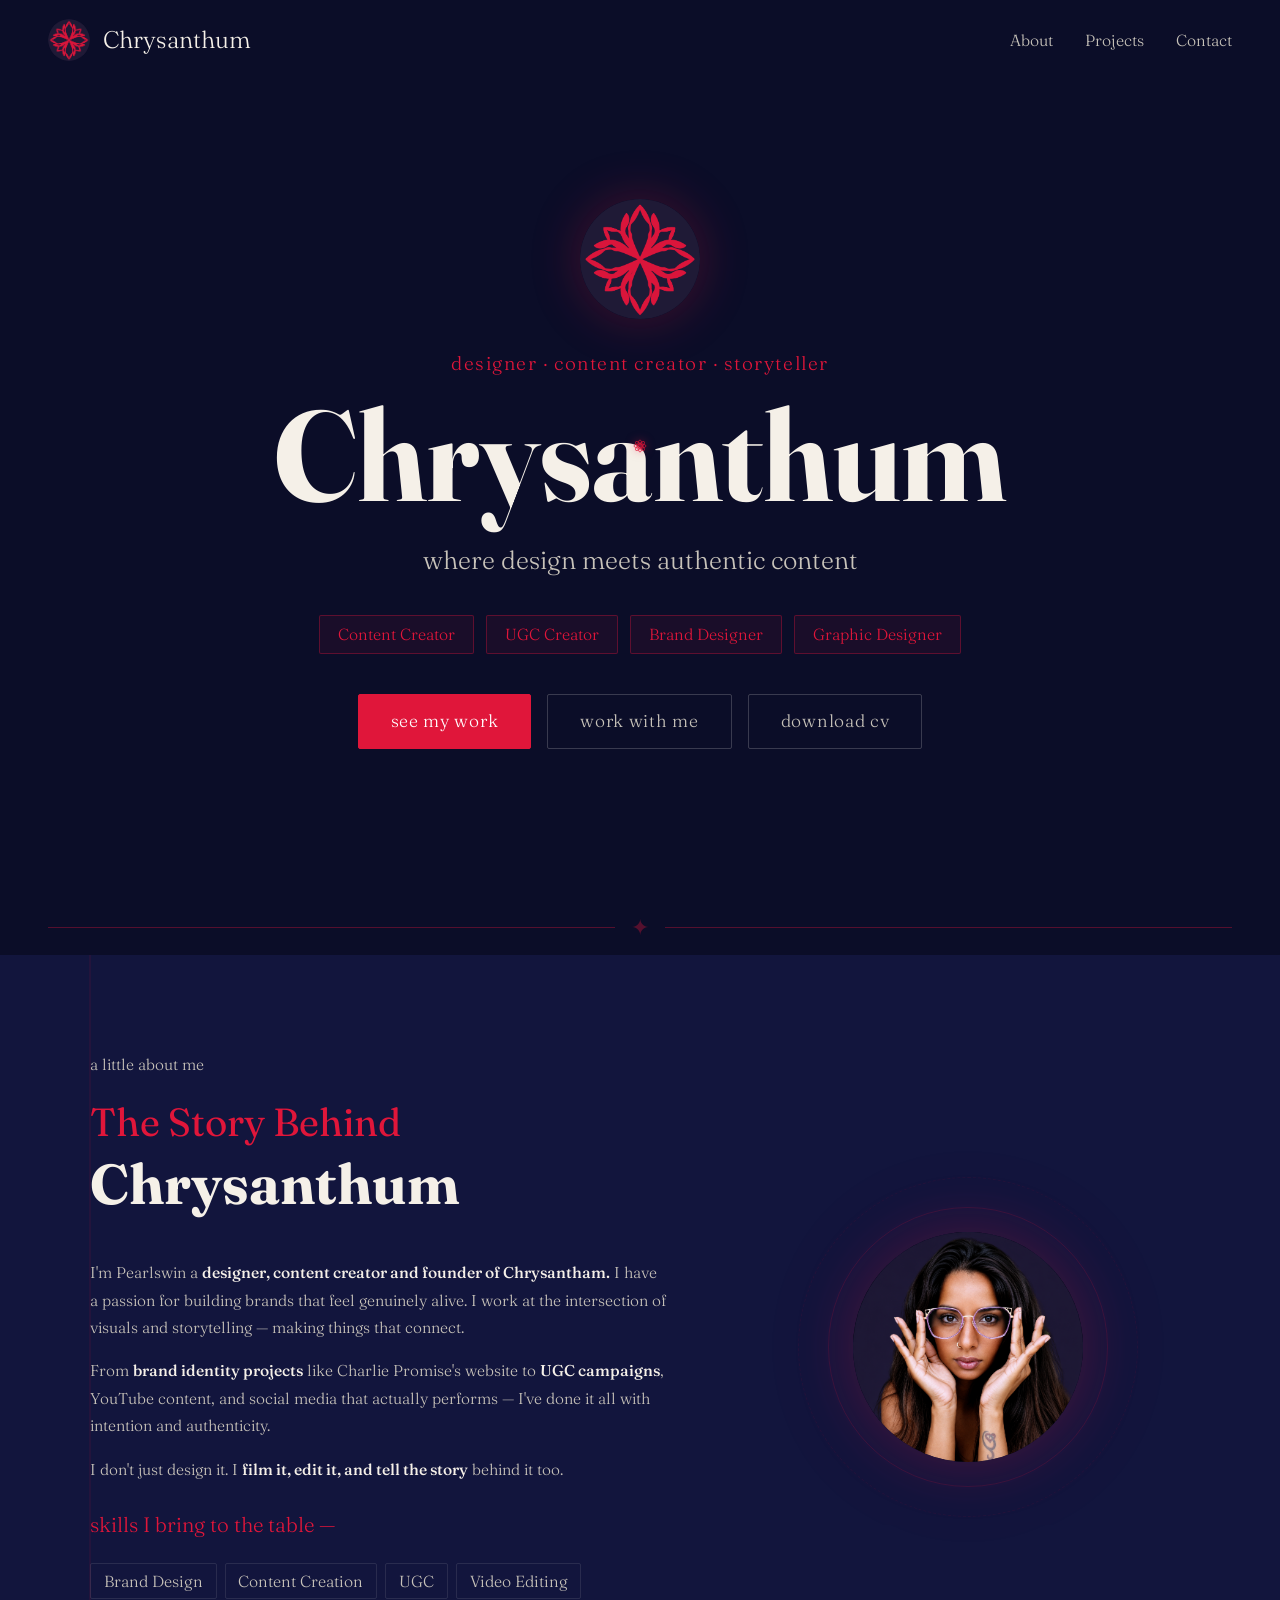
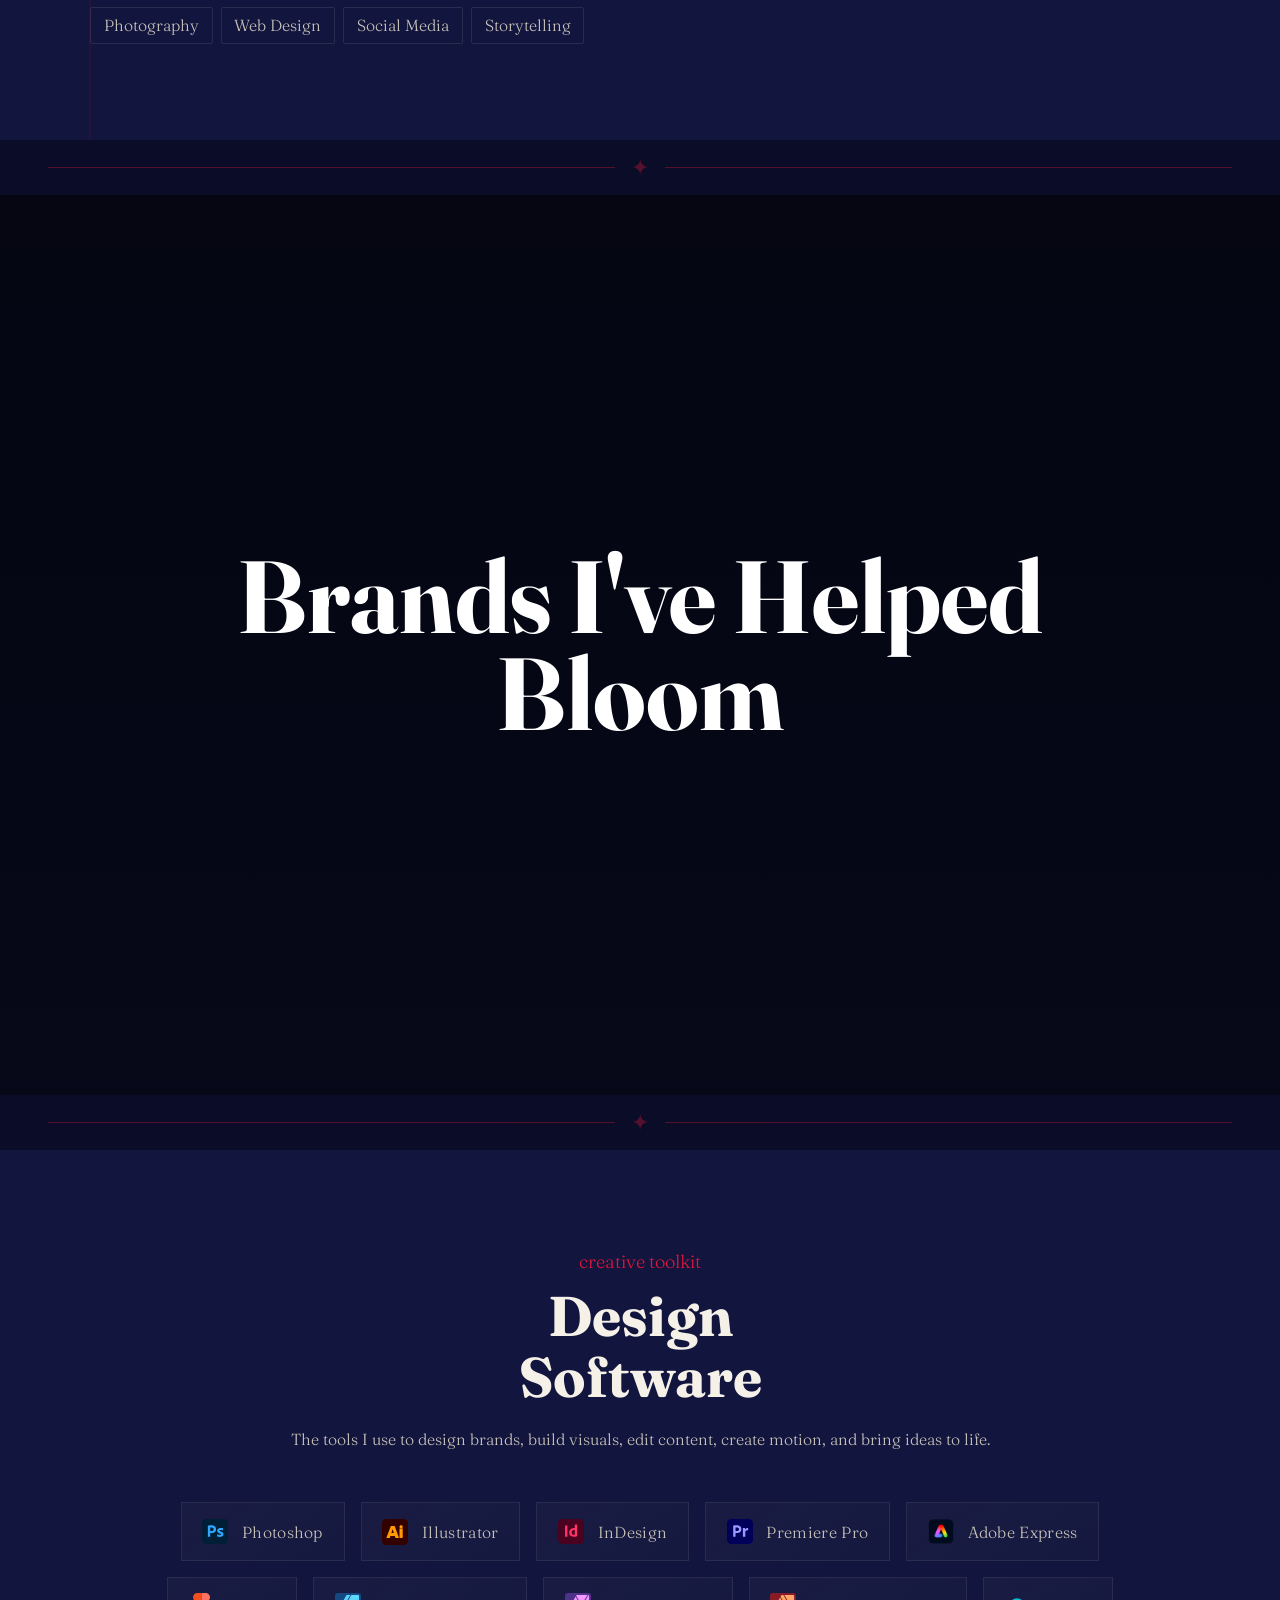
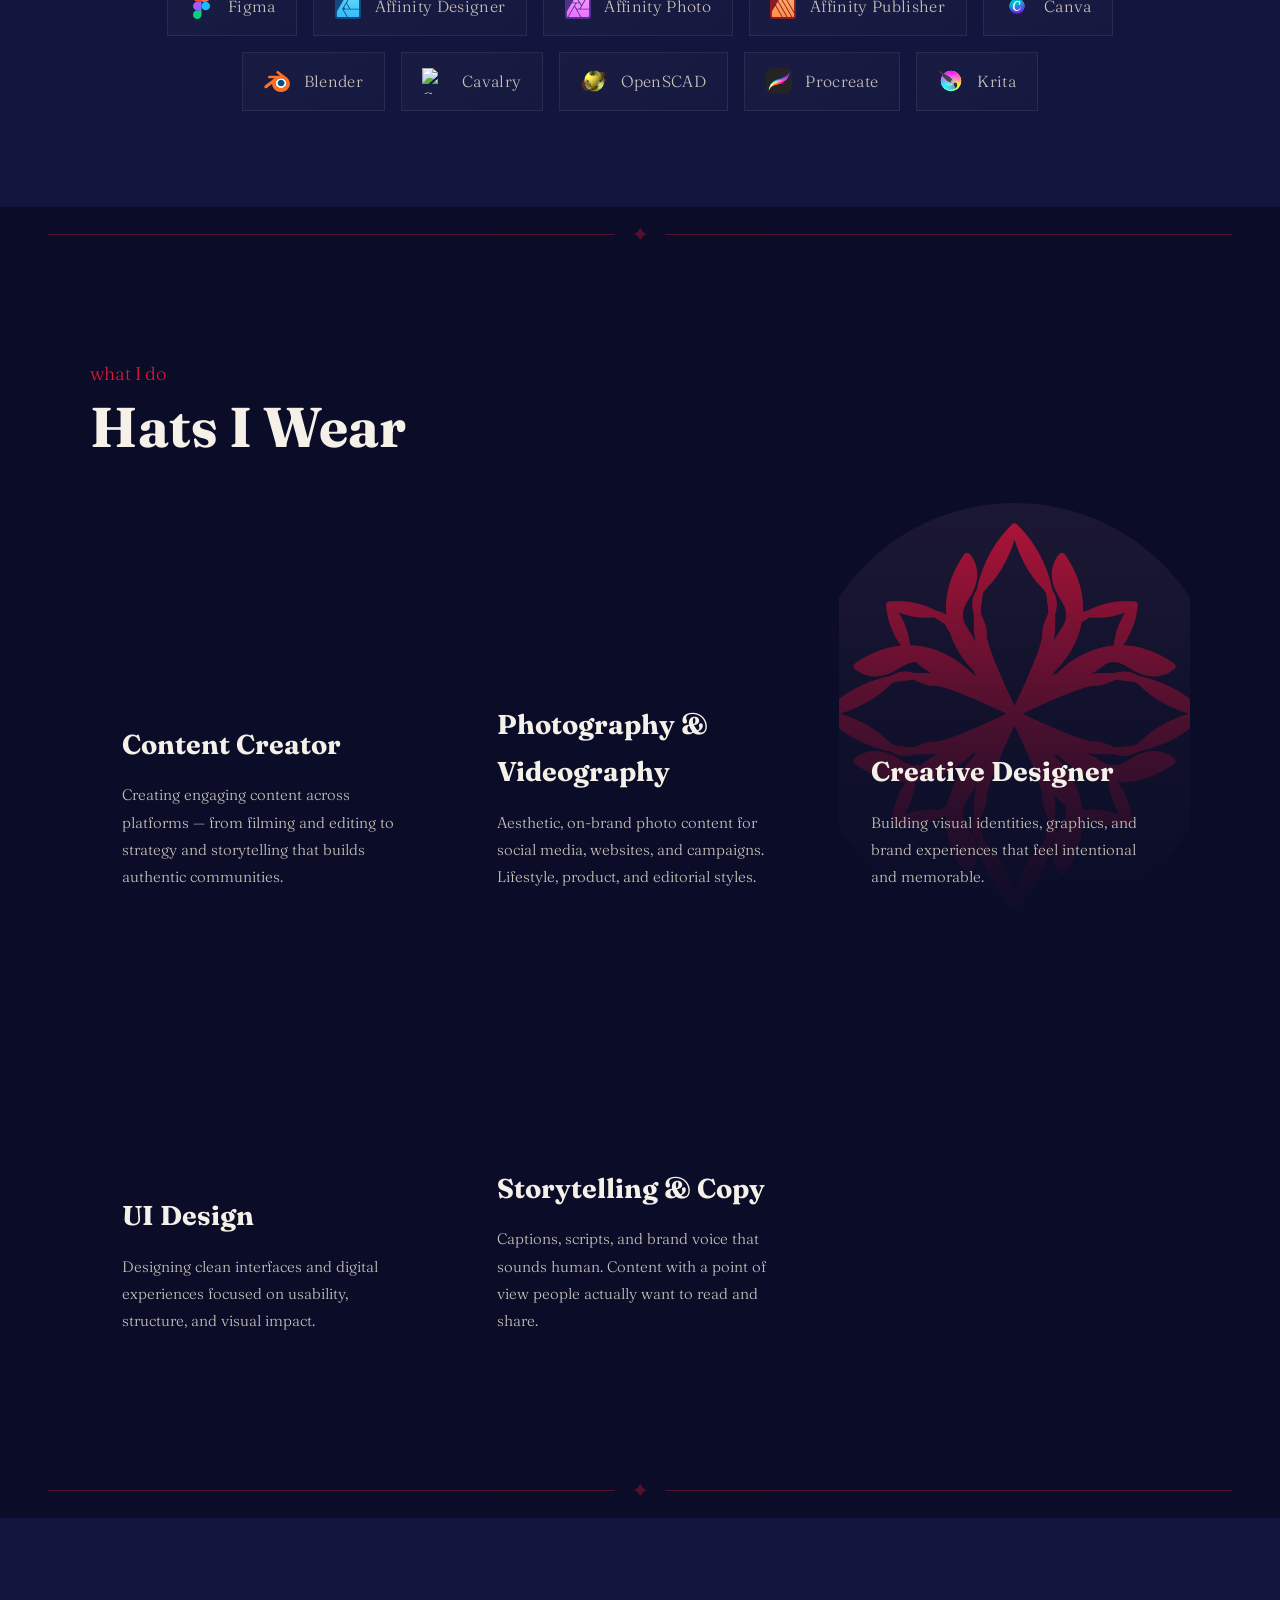
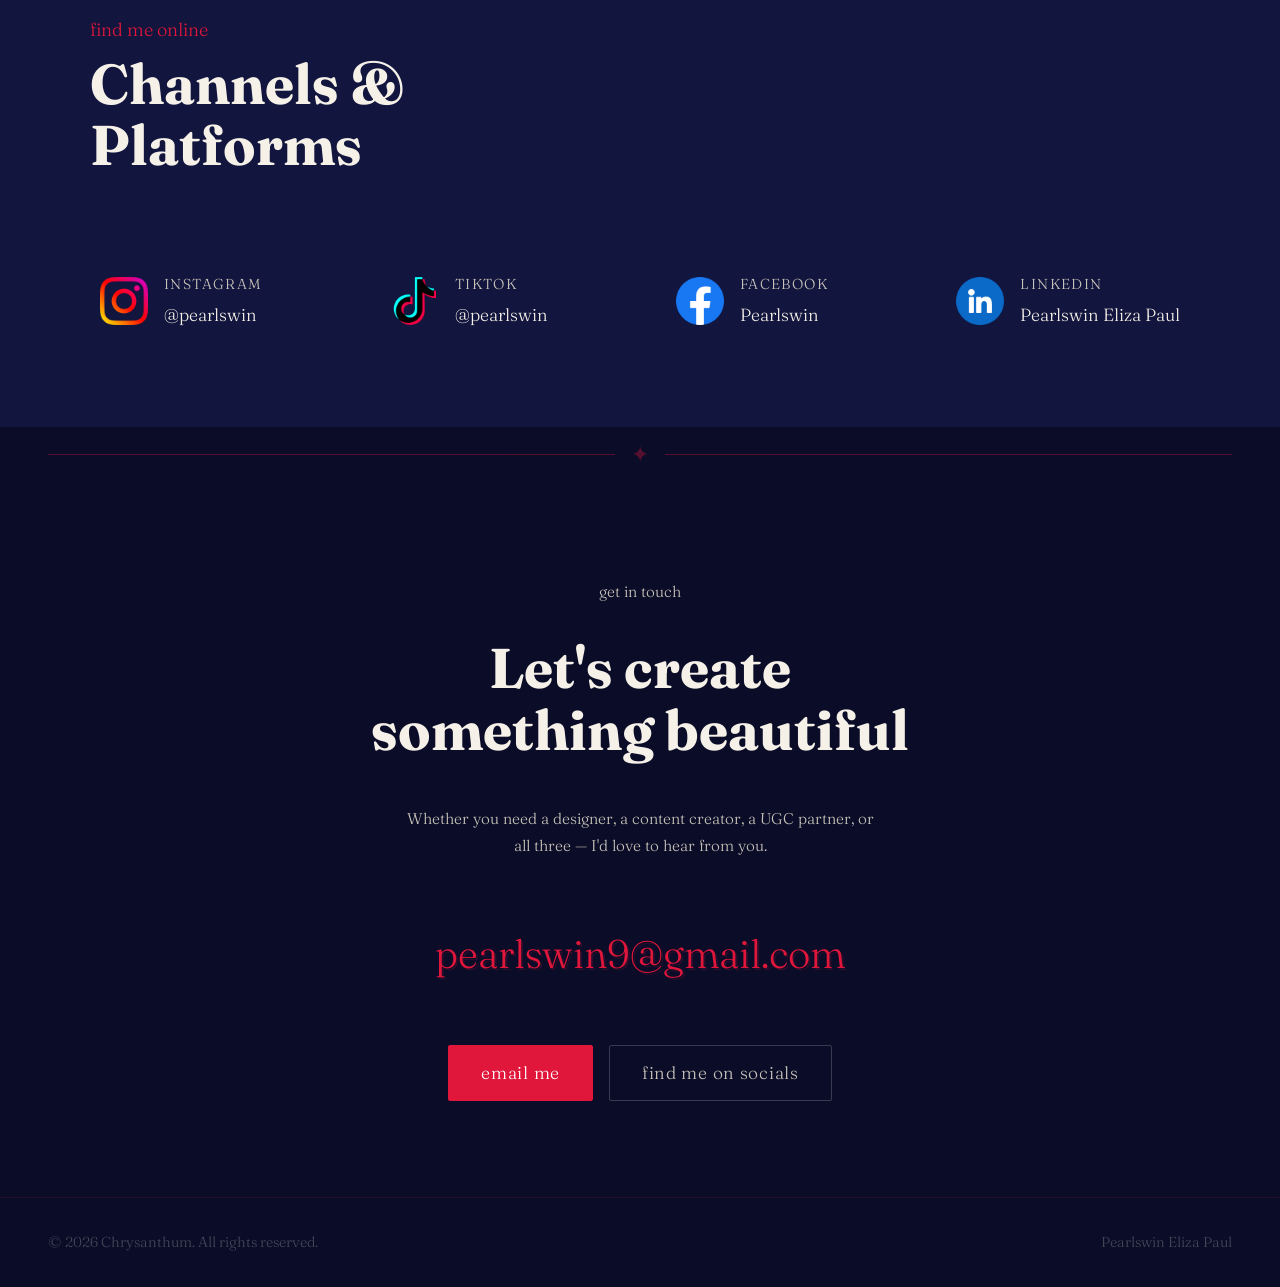
==== commit 17db26a1: "Add design software section and social links Added a new section for design software and social medi" ====
--- a/index.html
+++ b/index.html
@@ -442,8 +442,10 @@
 }
 
 /* ── DESIGN SOFTWARE ── */
+
+
 #design {
-  background: var(--navy-deep);
+  background: var(--navy);
 }
 
 .design-heading {
@@ -778,6 +780,119 @@
 
 <div class="ink-divider"><div class="ink-line"></div><span>✦</span><div class="ink-line"></div></div>
 
+<!-- DESIGN SOFTWARE -->
+<section id="design">
+
+  <div class="section-inner">
+
+    <div class="journal-meta reveal">
+      <div class="journal-dot"></div>
+      <div class="journal-line"></div>
+    </div>
+
+    <div class="design-heading reveal">
+
+      <p class="section-eyebrow">
+        creative toolkit
+      </p>
+
+      <h2 class="section-title">
+        Design<br/>Software
+      </h2>
+
+      <p class="software-intro">
+        The tools I use to design brands, build visuals,
+        edit content, create motion, and bring ideas to life.
+      </p>
+
+    </div>
+
+    <div class="software-list reveal">
+
+      <div class="software-item">
+        <img src="assets/photoshop.svg" alt="Photoshop">
+        <span>Photoshop</span>
+      </div>
+
+      <div class="software-item">
+        <img src="assets/illustrator.svg" alt="Illustrator">
+        <span>Illustrator</span>
+      </div>
+
+      <div class="software-item">
+        <img src="assets/indesign.svg" alt="InDesign">
+        <span>InDesign</span>
+      </div>
+
+      <div class="software-item">
+        <img src="assets/premierepro.svg" alt="Premiere Pro">
+        <span>Premiere Pro</span>
+      </div>
+
+      <div class="software-item">
+        <img src="assets/adobeexpress.png" alt="Adobe Express">
+        <span>Adobe Express</span>
+      </div>
+
+      <div class="software-item">
+        <img src="assets/figma.svg" alt="Figma">
+        <span>Figma</span>
+      </div>
+
+      <div class="software-item">
+        <img src="assets/affinitydesigner.svg" alt="Affinity Designer">
+        <span>Affinity Designer</span>
+      </div>
+
+      <div class="software-item">
+        <img src="assets/affinityphoto.svg" alt="Affinity Photo">
+        <span>Affinity Photo</span>
+      </div>
+
+      <div class="software-item">
+        <img src="assets/affinitypublisher.svg" alt="Affinity Publisher">
+        <span>Affinity Publisher</span>
+      </div>
+
+      <div class="software-item">
+        <img src="assets/canva.png" alt="Canva">
+        <span>Canva</span>
+      </div>
+
+      <div class="software-item">
+        <img src="assets/blender.svg" alt="Blender">
+        <span>Blender</span>
+      </div>
+
+      <div class="software-item">
+        <img src="assets/cavalry.png" alt="Cavalry">
+        <span>Cavalry</span>
+      </div>
+
+      <div class="software-item">
+        <img src="assets/openscad.png" alt="OpenSCAD">
+        <span>OpenSCAD</span>
+      </div>
+
+      <div class="software-item">
+        <img src="assets/procreate.png" alt="Procreate">
+        <span>Procreate</span>
+      </div>
+
+      <div class="software-item">
+        <img src="assets/krita.svg" alt="Krita">
+        <span>Krita</span>
+      </div>
+
+    </div>
+
+  </div>
+
+</section>
+
+<div class="ink-divider"><div class="ink-line"></div><span>✦</span><div class="ink-line"></div></div>
+
+
   <!-- CONTENT CREATOR -->
 <section id="creator">
     <div class="section-inner">
@@ -869,6 +984,93 @@
 
   <div class="ink-divider"><div class="ink-line"></div><span>✦</span><div class="ink-line"></div></div>
 
+
+  <!-- SOCIAL -->
+<section id="social">
+  <div class="section-inner">
+
+    <p class="section-eyebrow reveal">find me online</p>
+
+    <h2 class="section-title reveal">
+      Channels &<br/>Platforms
+    </h2>
+
+    <div class="social-grid">
+
+      <!-- Instagram -->
+      <a href="https://www.instagram.com/pearlswin/?hl=en"
+         target="_blank"
+         class="social-link reveal d1">
+
+        <img src="assets/instagram.png"
+             alt="Instagram"
+             class="social-logo" />
+
+        <div>
+          <span class="social-name">Instagram</span>
+          <span class="social-handle">@pearlswin</span>
+        </div>
+
+      </a>
+
+
+      <!-- TikTok -->
+      <a href="https://www.tiktok.com/@pearlswin"
+         target="_blank"
+         class="social-link reveal d2">
+
+        <img src="assets/tiktok.png"
+             alt="TikTok"
+             class="social-logo" />
+
+        <div>
+          <span class="social-name">TikTok</span>
+          <span class="social-handle">@pearlswin</span>
+        </div>
+
+      </a>
+
+
+      <!-- Facebook -->
+      <a href="https://www.facebook.com/pearlswin/"
+         target="_blank"
+         class="social-link reveal d3">
+
+        <img src="assets/facebook.png"
+             alt="Facebook"
+             class="social-logo" />
+
+        <div>
+          <span class="social-name">Facebook</span>
+          <span class="social-handle">Pearlswin</span>
+        </div>
+
+      </a>
+
+
+      <!-- LinkedIn -->
+      <a href="https://www.linkedin.com/in/pearlswin-eliza-paul-662977155/"
+         target="_blank"
+         class="social-link reveal d4">
+
+        <img src="assets/linkedin.png"
+             alt="LinkedIn"
+             class="social-logo" />
+
+        <div>
+          <span class="social-name">LinkedIn</span>
+          <span class="social-handle">
+            Pearlswin Eliza Paul
+          </span>
+        </div>
+
+      </a>
+
+    </div>
+
+  </div>
+</section>
+<div class="ink-divider"><div class="ink-line"></div><span>✦</span><div class="ink-line"></div></div>
   <!-- CONTACT -->
   <section id="contact">
     <div class="section-inner">
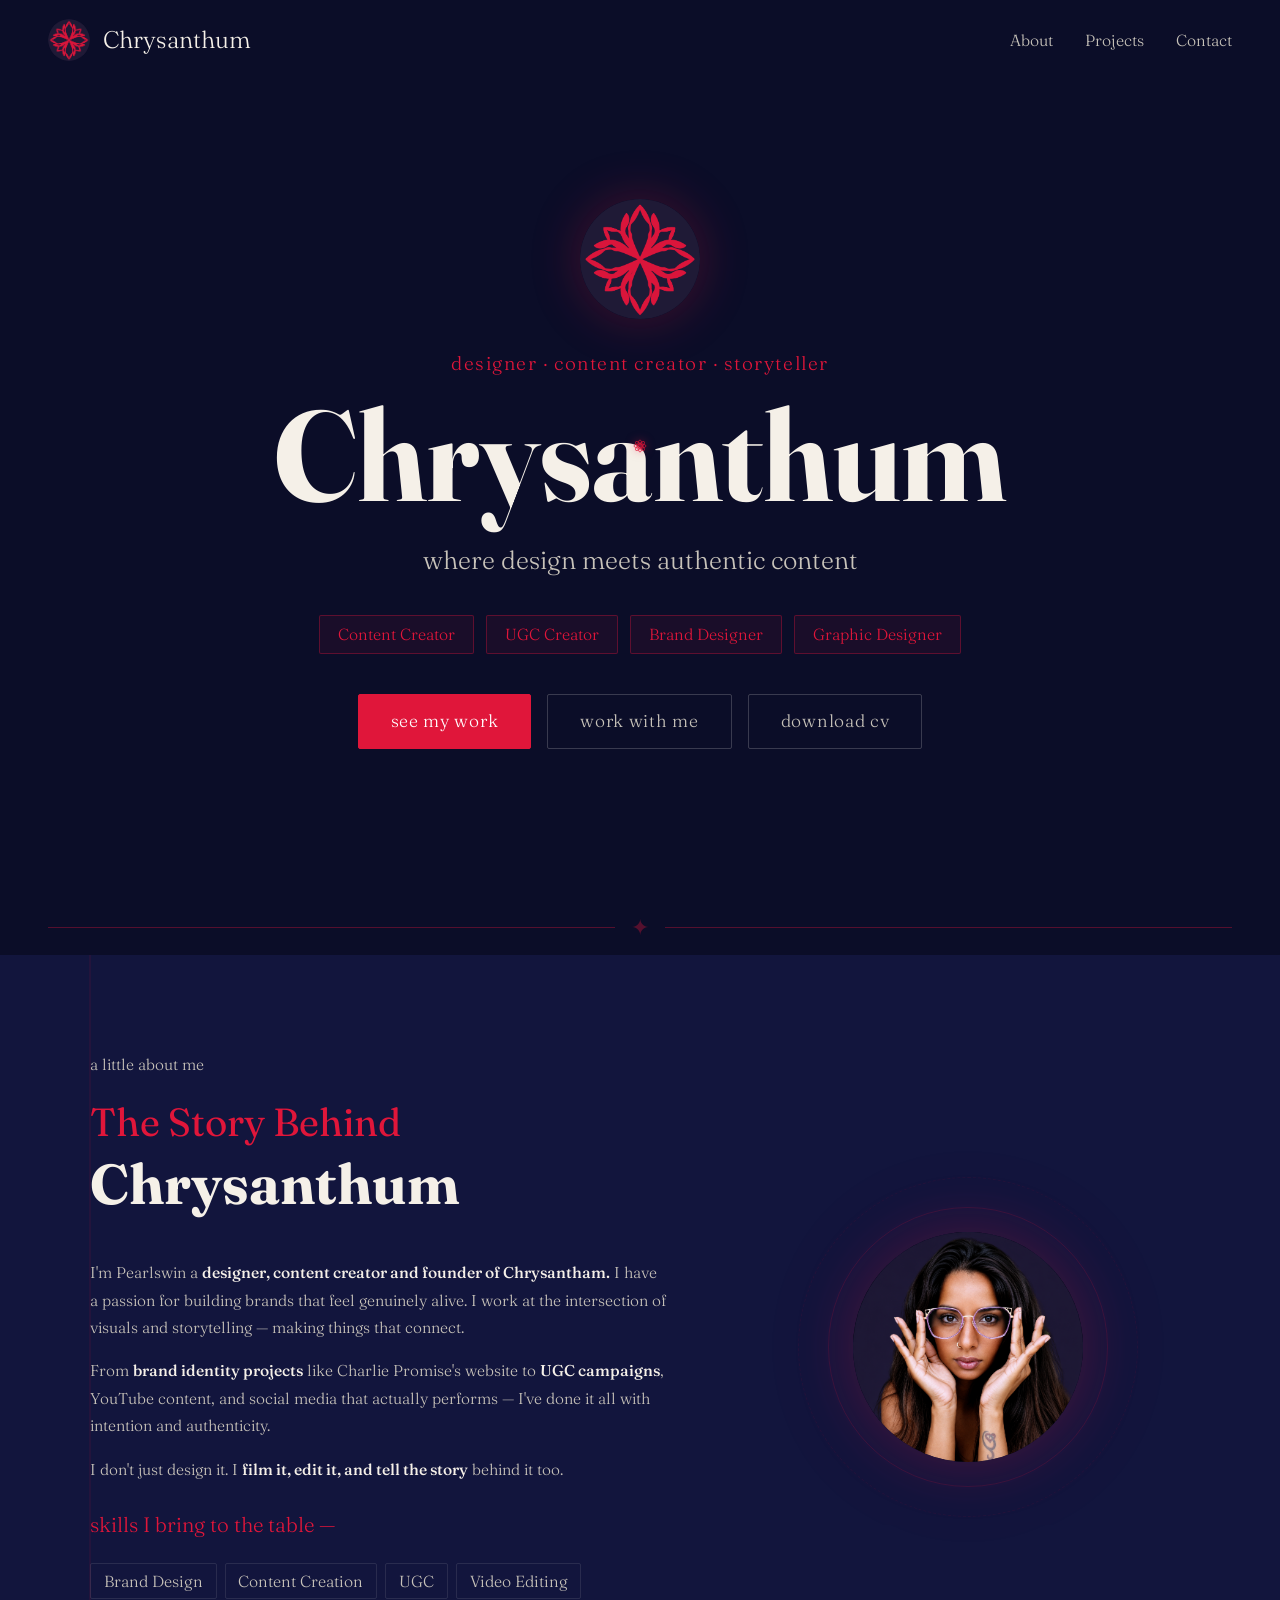
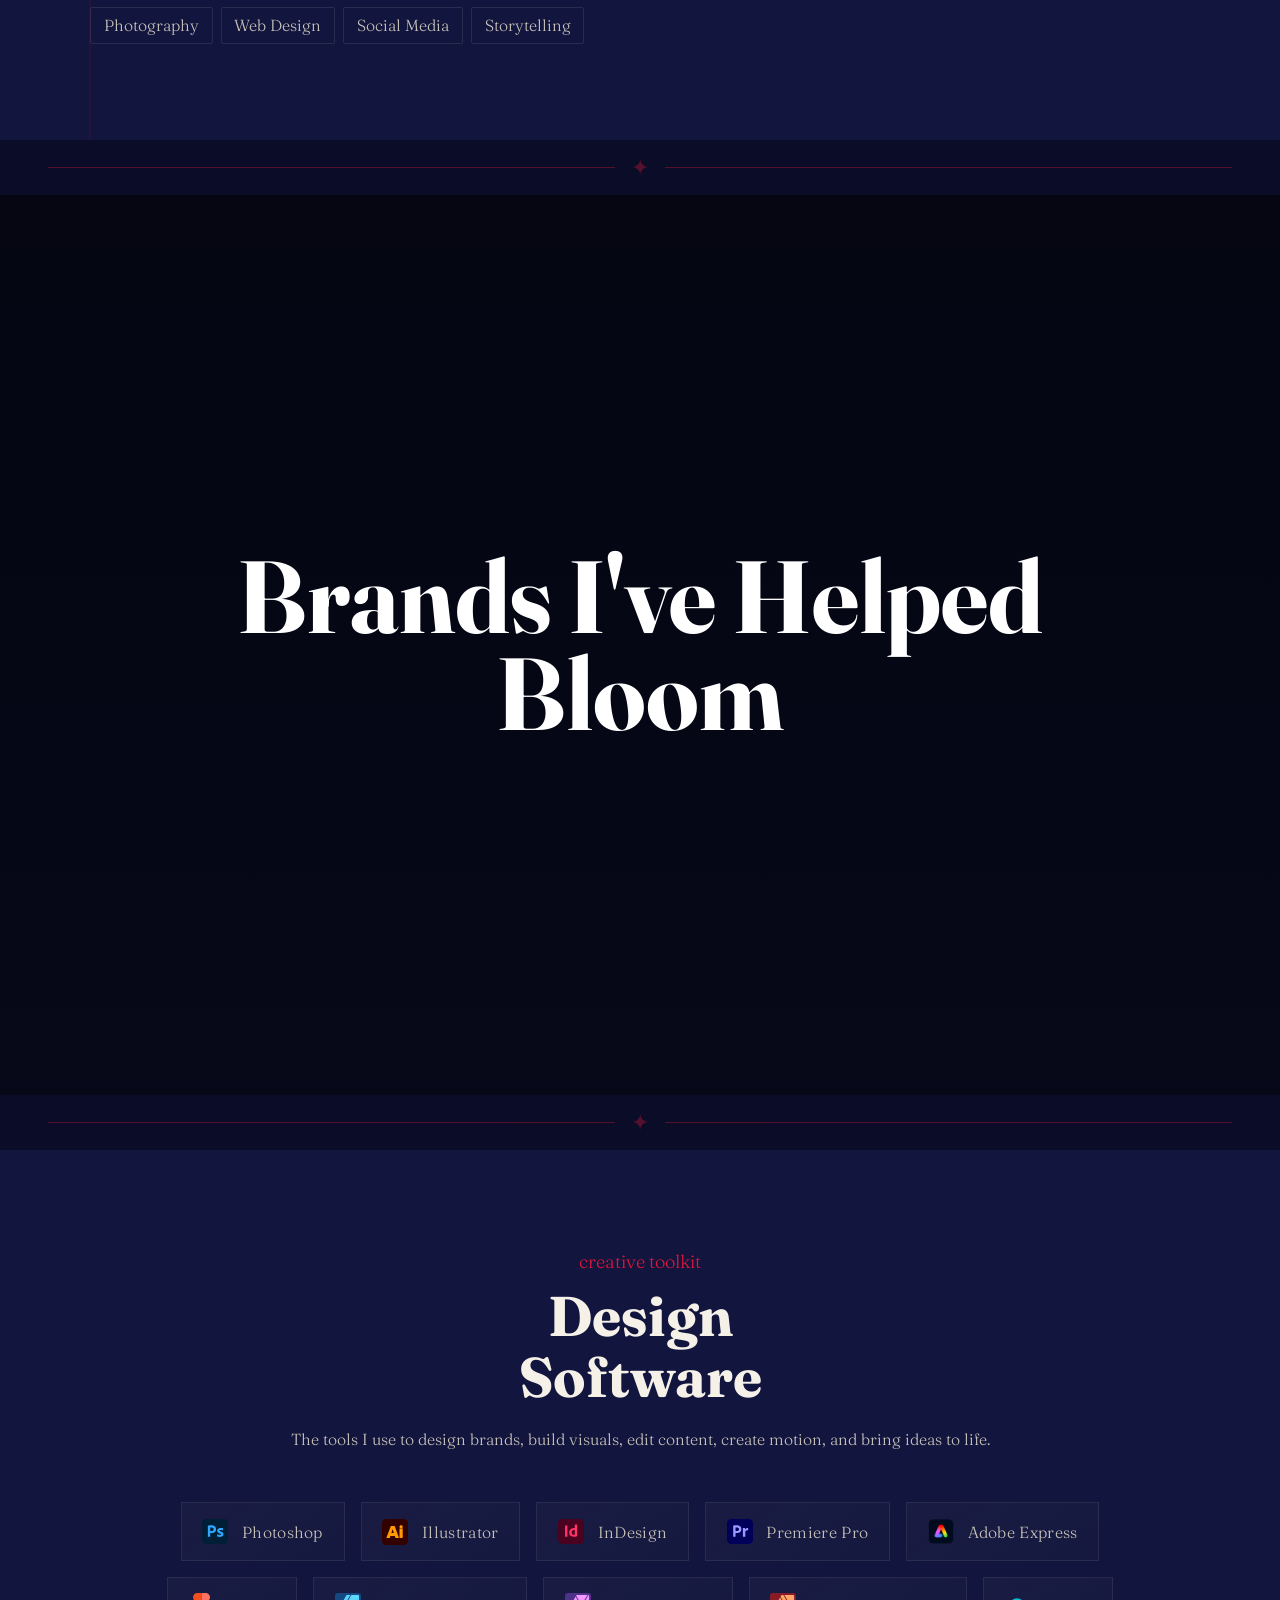
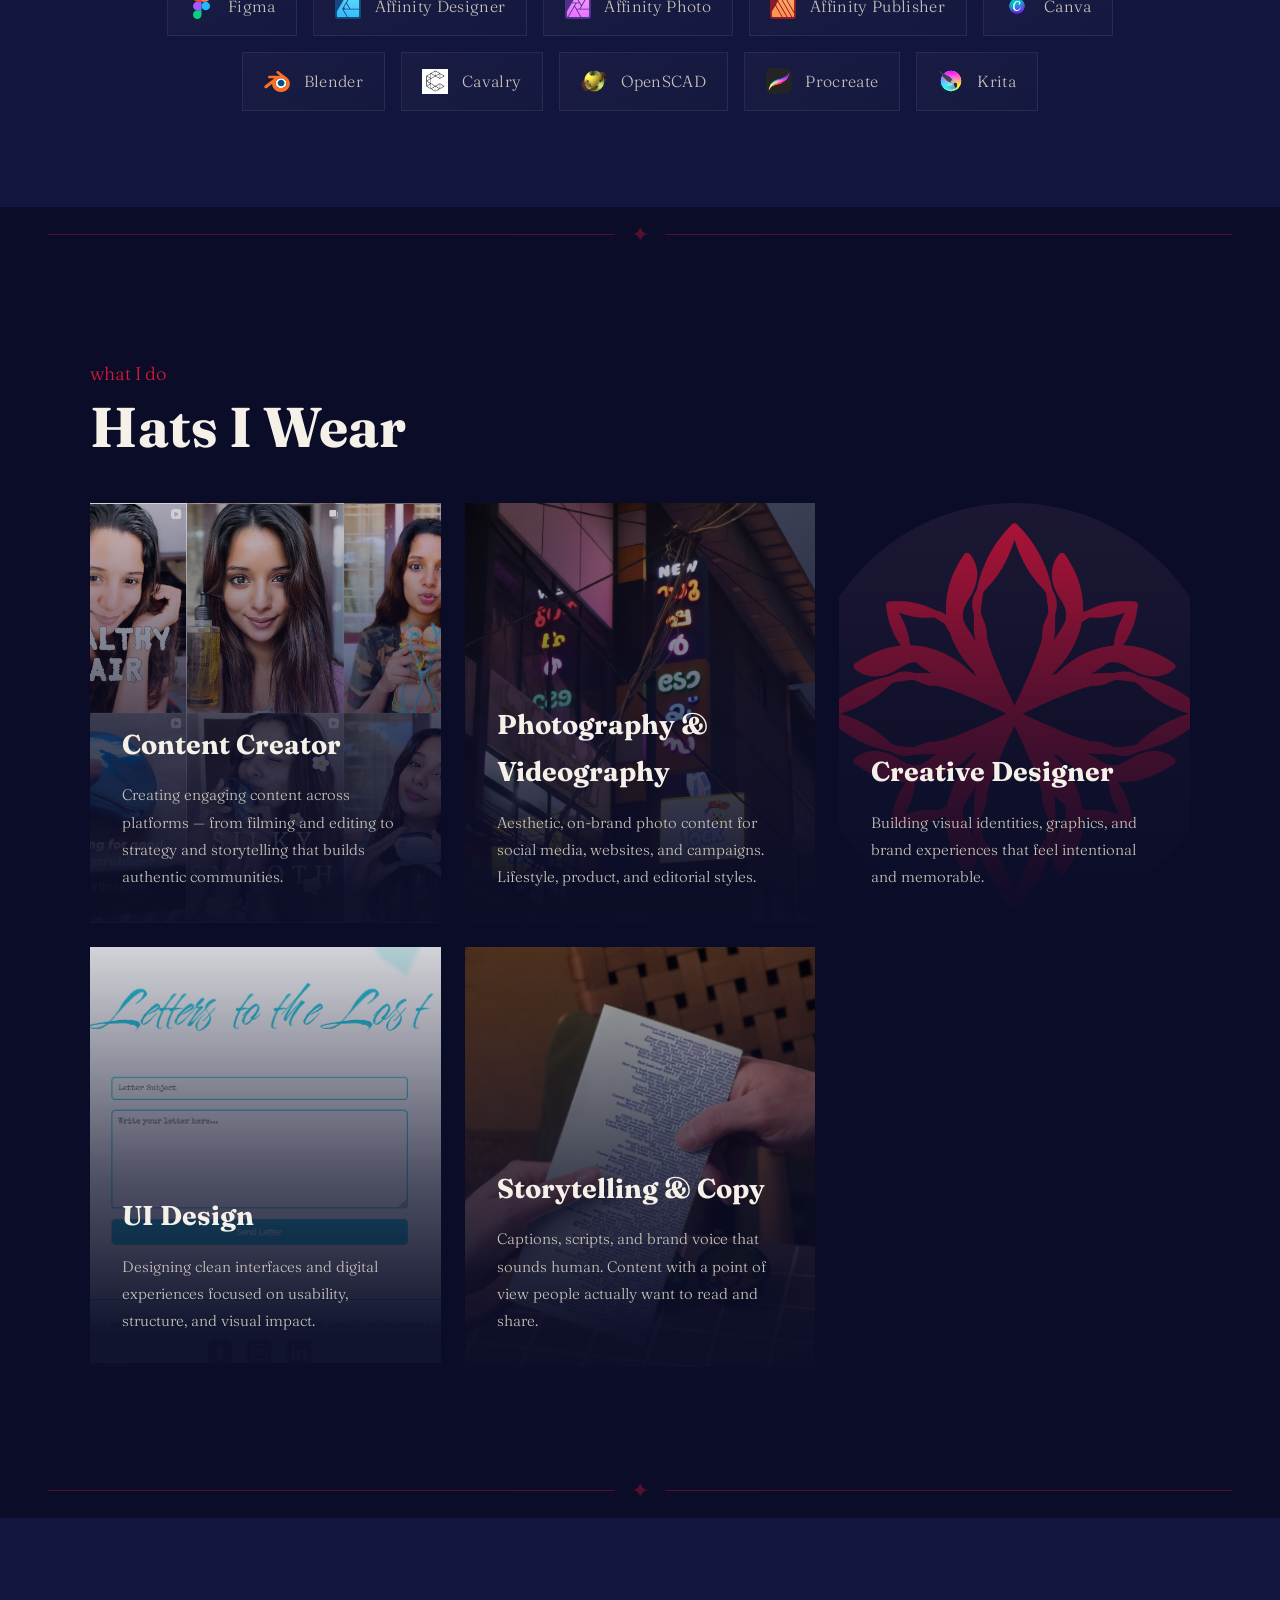
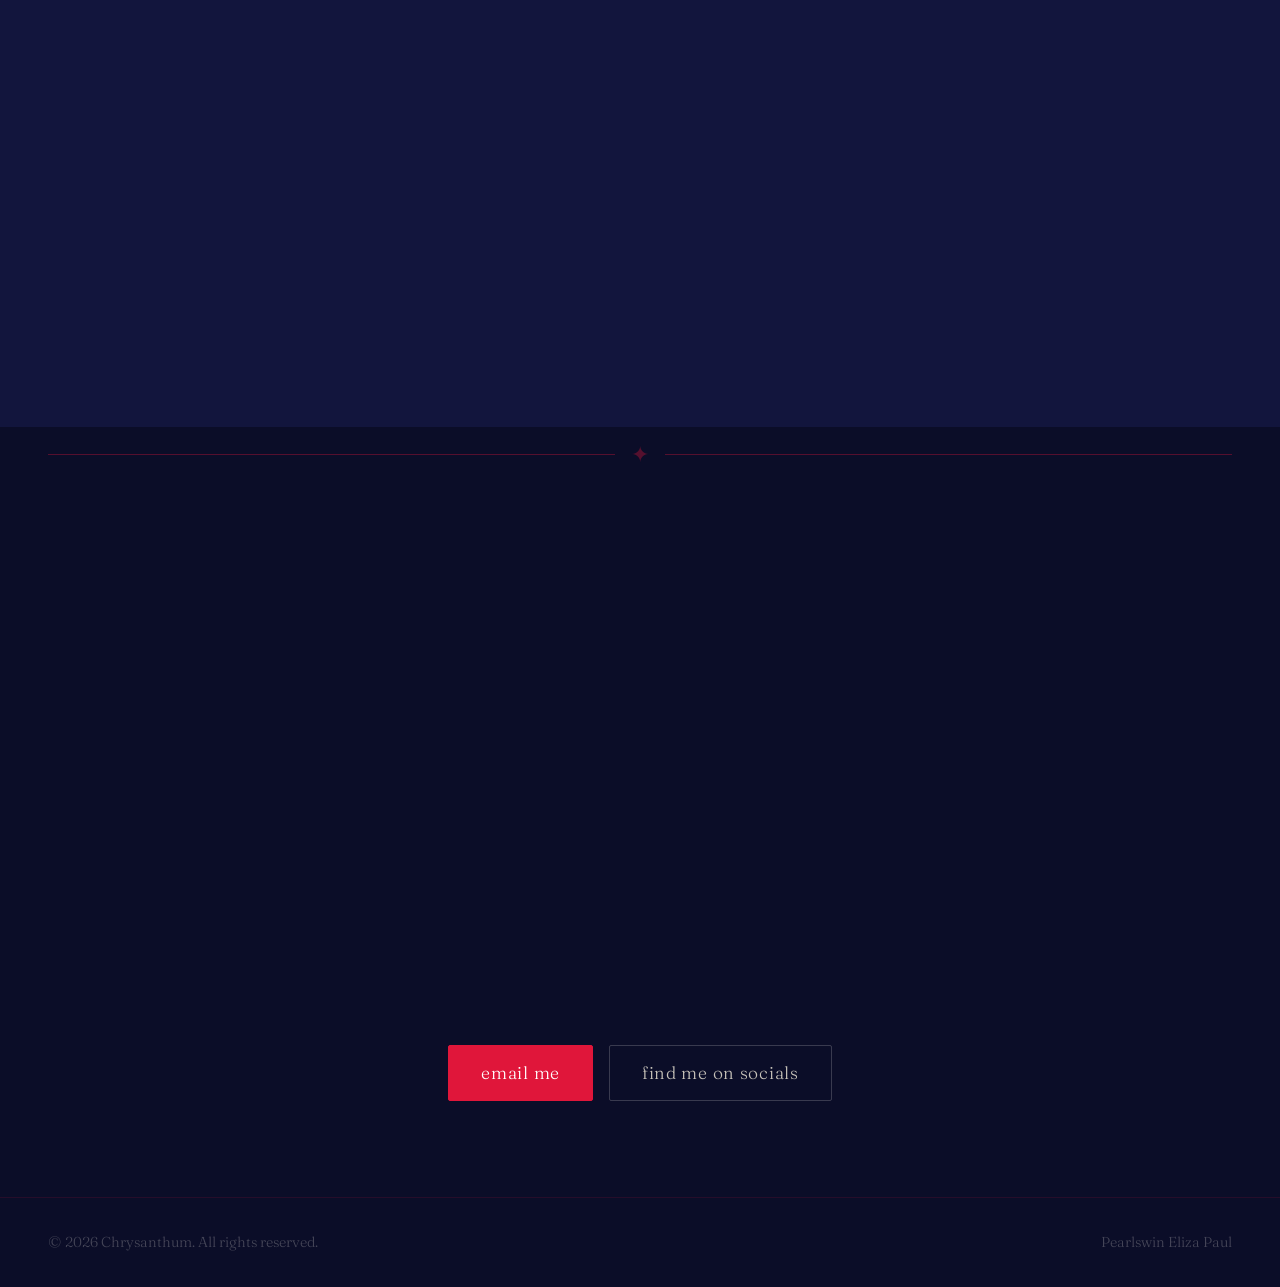
==== commit 5887ebe5: "Fix image filename case for creator photo" ====
--- a/index.html
+++ b/index.html
@@ -375,7 +375,7 @@
 }
 
 .creator-photo {
-  background-image: url('assets/photography.jpg');
+  background-image: url('assets/photography.JPG');
 }
 
 .creator-writing {
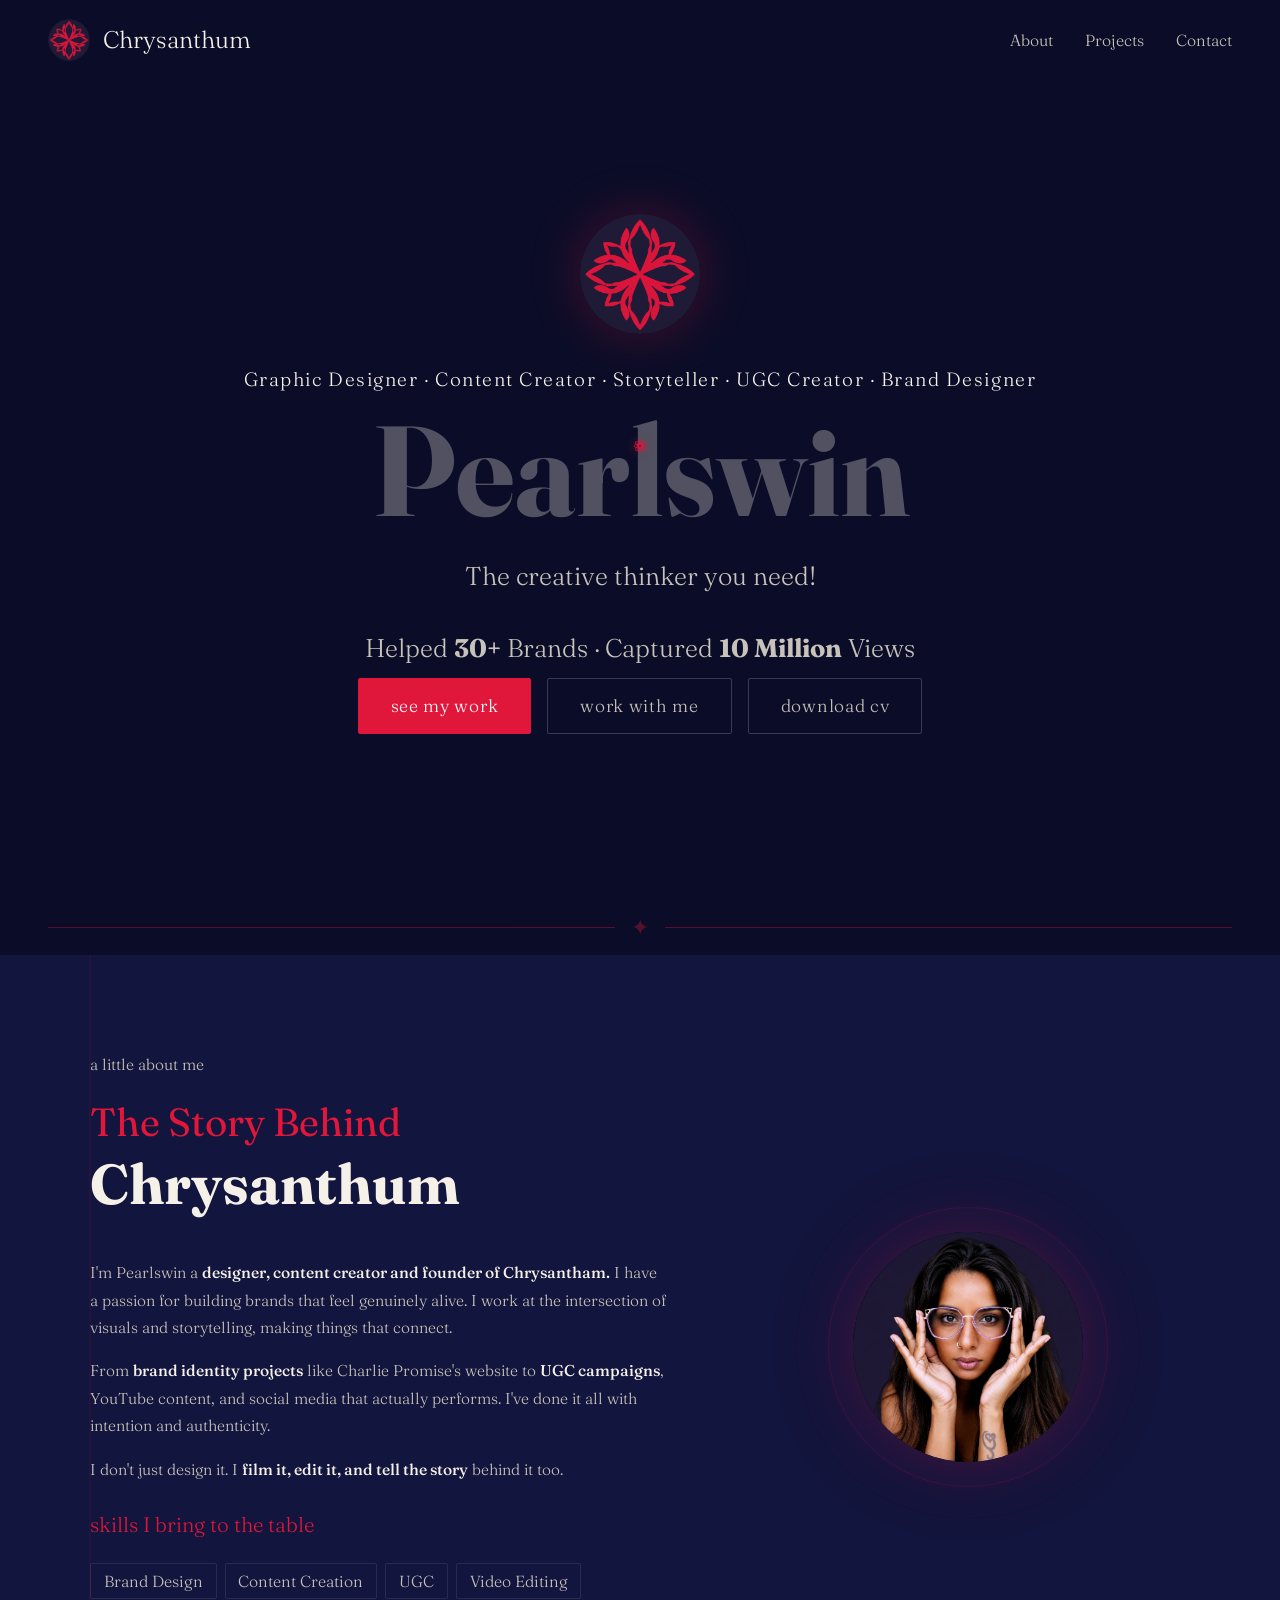
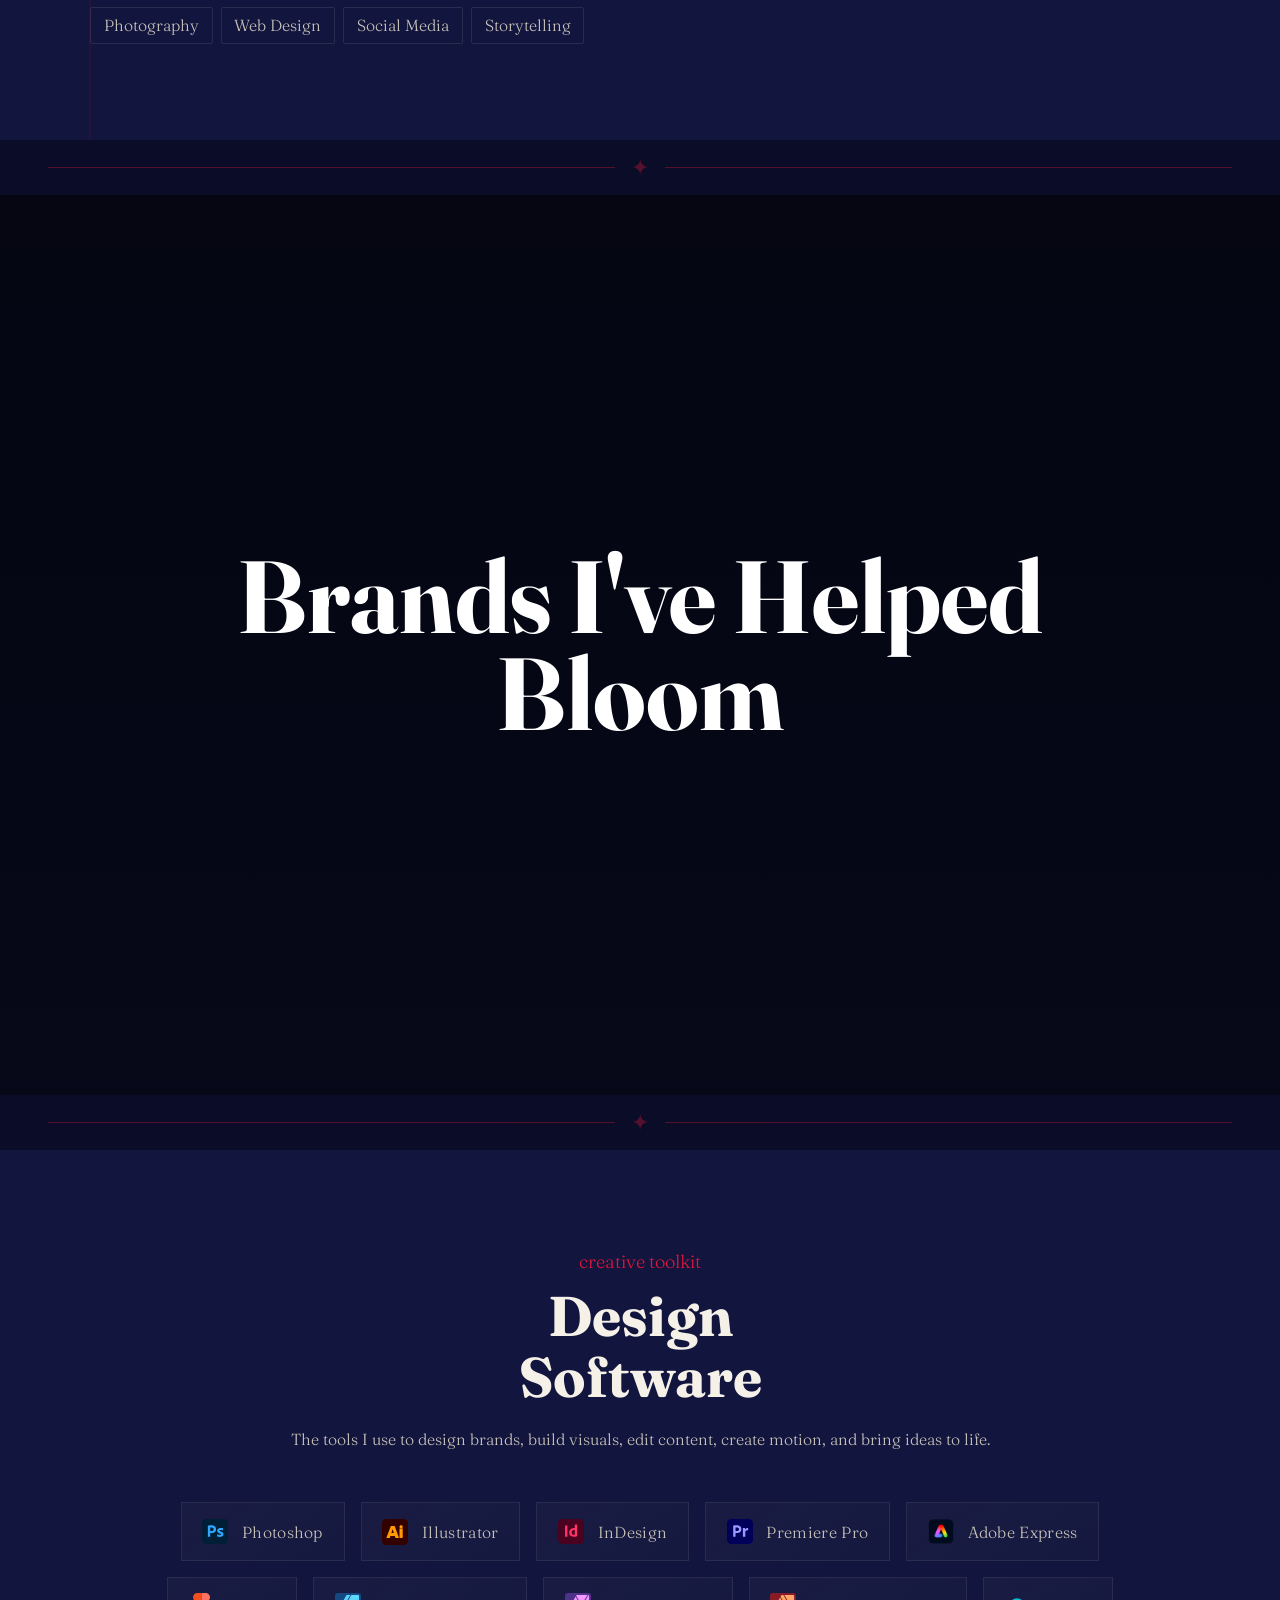
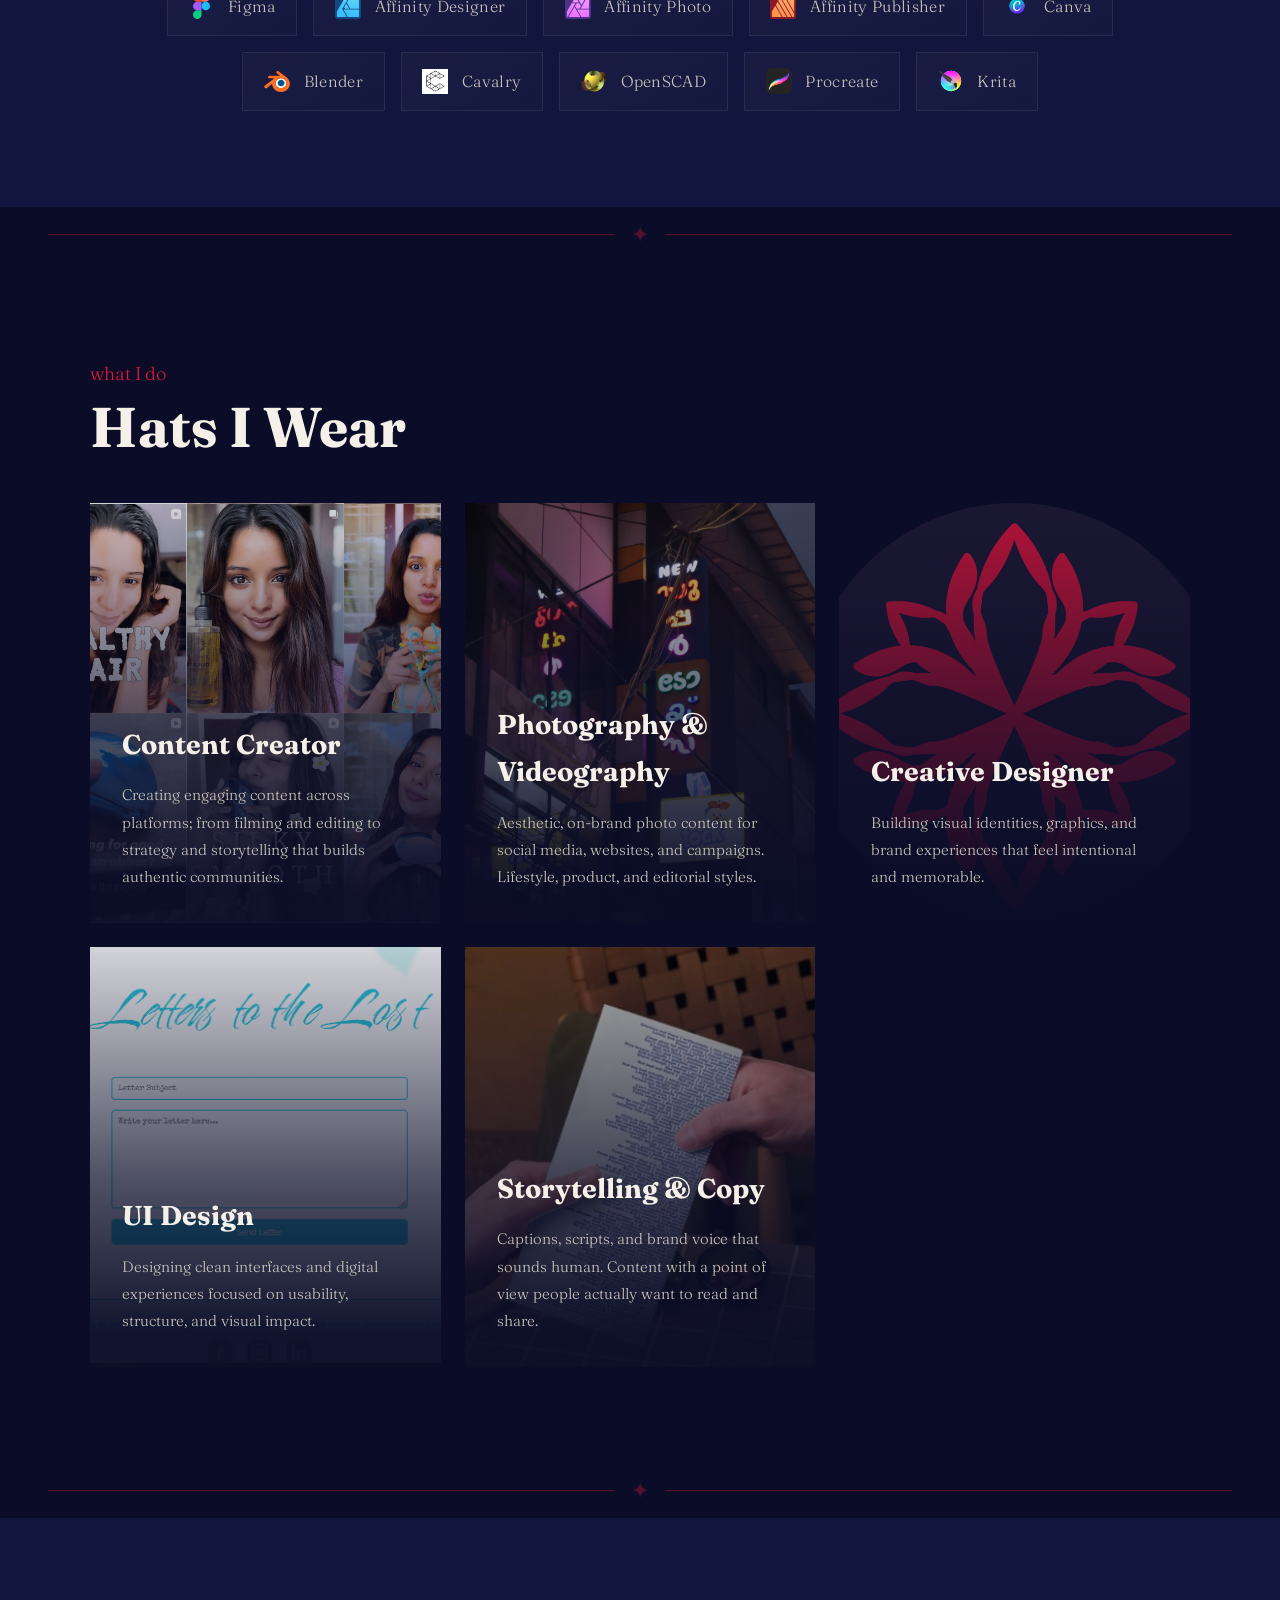
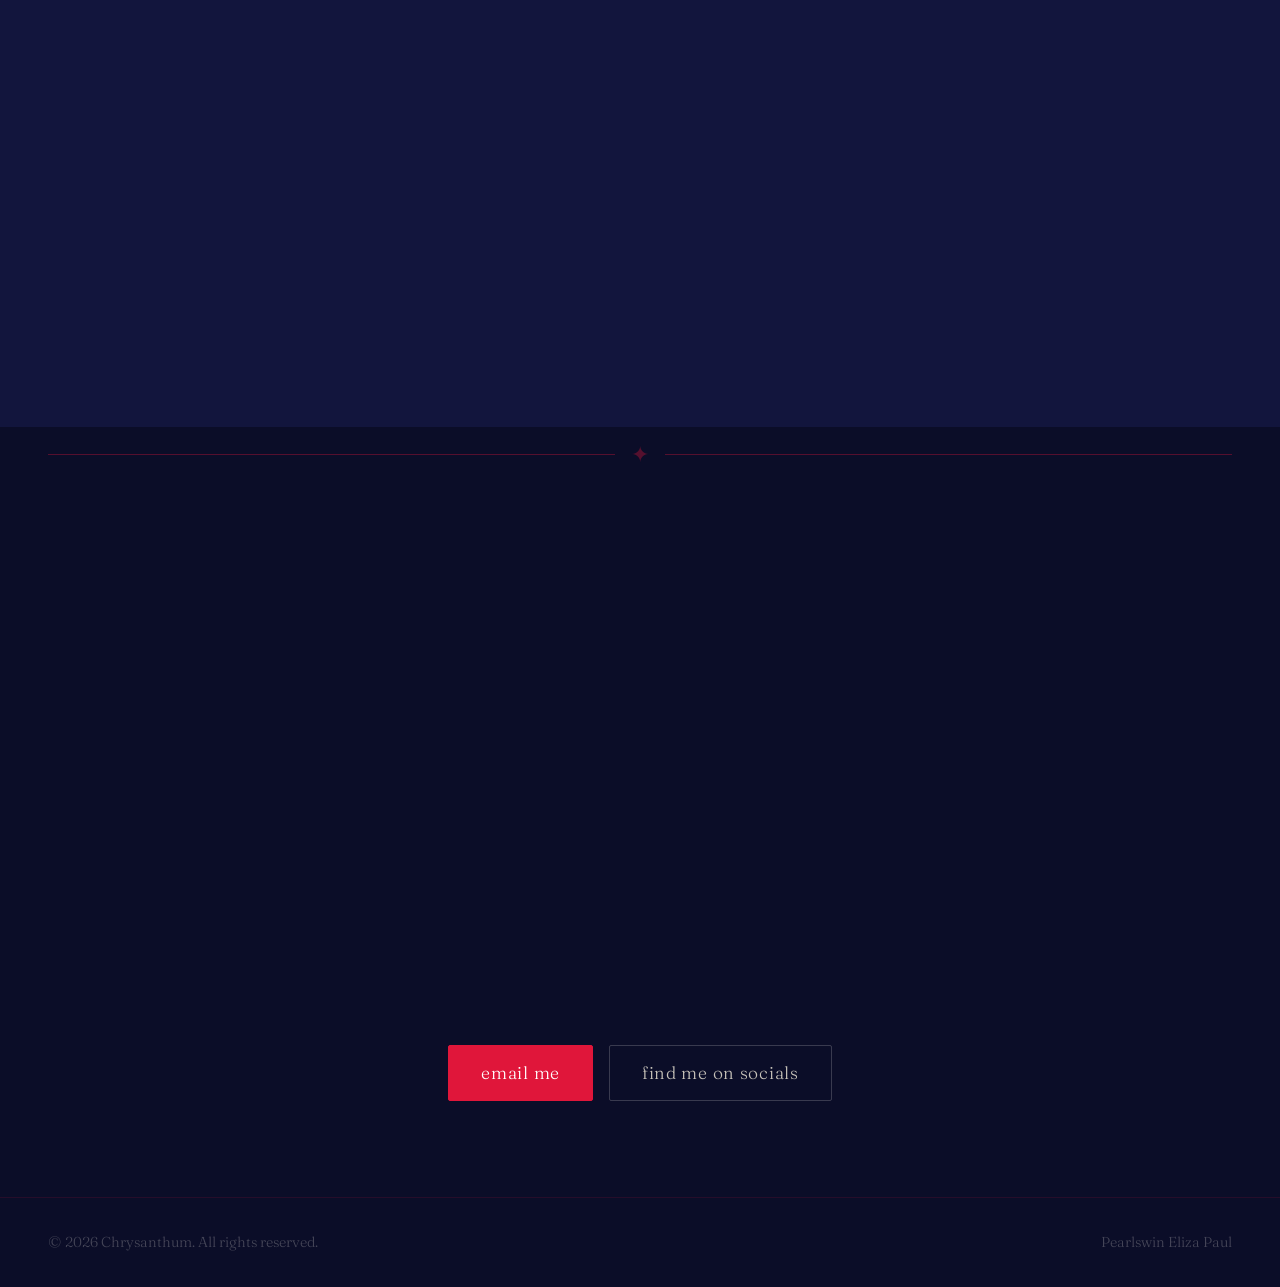
==== commit 32ed0dff: "Update hero section content and styles" ====
--- a/index.html
+++ b/index.html
@@ -171,17 +171,18 @@
     }
     .hero-eyebrow {
       font-family: var(--script); font-size: 1.2rem;
-      color: var(--crimson); letter-spacing: .08em;
+      color: var(--white); letter-spacing: .08em;
       position: relative; z-index: 1; margin-bottom: .6rem;
       opacity: 0; animation: fadeUp .8s .5s forwards;
     }
     .hero-name {
       font-family: var(--brush);
       font-size: clamp(3.5rem, 10vw, 8rem);
-      line-height: 1; color: var(--cream);
+      line-height: 1; color: rgba(245, 240, 232, 0.3);
       position: relative; z-index: 1;
      /*  text-shadow: 3px 3px 0 rgb(255, 255, 255), 6px 6px 0 rgba(255, 255, 255, 0.582); */
       opacity: 0; animation: fadeUp .9s .7s forwards;
+      
     }
     .hero-tagline {
       font-family: var(--satisfy); font-size: clamp(1.1rem, 2.5vw, 1.6rem);
@@ -700,14 +701,15 @@
   <section id="hero">
     <div class="hero-glow"></div>
     <img src="assets/logo.png" alt="Chrysanthum" class="hero-logo" />
-    <p class="hero-eyebrow">designer · content creator · storyteller</p>
-    <h1 class="hero-name">Chrysanthum</h1>
-    <p class="hero-tagline">where design meets authentic content</p>
-    <div class="hero-roles">
+    <p class="hero-eyebrow">Graphic Designer · Content Creator · Storyteller · UGC Creator · Brand Designer</p>
+    <h1 class="hero-name">Pearlswin</h1>
+    <p class="hero-tagline">The creative thinker you need!</p>
+    <p class="hero-tagline">Helped <strong>30+</strong> Brands · Captured <strong>10 Million</strong> Views</p>
+ <!--    <div class="hero-roles">
       <span class="role-pill">Content Creator</span>
       <span class="role-pill">UGC Creator</span>
       <span class="role-pill">Brand Designer</span>
-      <span class="role-pill">Graphic Designer</span>
+      <span class="role-pill">Graphic Designer</span> -->
     </div>
     <div class="hero-cta">
       <a href="projects.html" class="btn btn-crimson">see my work</a>
@@ -734,10 +736,10 @@
             <span class="script-accent">The Story Behind</span>
             Chrysanthum
           </h2>
-          <p>I'm Pearlswin a <strong>designer, content creator and founder of Chrysantham.</strong> I have a passion for building brands that feel genuinely alive. I work at the intersection of visuals and storytelling — making things that connect.</p>
-          <p>From <strong>brand identity projects</strong> like Charlie Promise's website to <strong>UGC campaigns</strong>, YouTube content, and social media that actually performs — I've done it all with intention and authenticity.</p>
+          <p>I'm Pearlswin a <strong>designer, content creator and founder of Chrysantham.</strong> I have a passion for building brands that feel genuinely alive. I work at the intersection of visuals and storytelling, making things that connect.</p>
+          <p>From <strong>brand identity projects</strong> like Charlie Promise's website to <strong>UGC campaigns</strong>, YouTube content, and social media that actually performs. I've done it all with intention and authenticity.</p>
           <p>I don't just design it. I <strong>film it, edit it, and tell the story</strong> behind it too.</p>
-          <span class="handnote">skills I bring to the table —</span>
+          <span class="handnote">skills I bring to the table</span>
           <div class="skill-scrawl">
             <span class="skill-tag">Brand Design</span>
             <span class="skill-tag">Content Creation</span>
@@ -914,7 +916,7 @@
       <h3 class="card-title">Content Creator</h3>
 
       <p class="card-desc">
-        Creating engaging content across platforms —
+        Creating engaging content across platforms;
         from filming and editing to strategy and storytelling
         that builds authentic communities.
       </p>
@@ -1079,7 +1081,7 @@
       </div>
       <p class="section-eyebrow reveal">get in touch</p>
       <h2 class="section-title reveal">Let's create<br/>something beautiful</h2>
-      <p class="reveal">Whether you need a designer, a content creator, a UGC partner, or all three — I'd love to hear from you.</p>
+      <p class="reveal">Whether you need a designer, a content creator, a UGC partner, or all three; I'd love to hear from you.</p>
       <br/>
       <a href="mailto:pearlswin9@gmail.com" class="contact-email reveal">pearlswin9@gmail.com</a>
       <br/>
